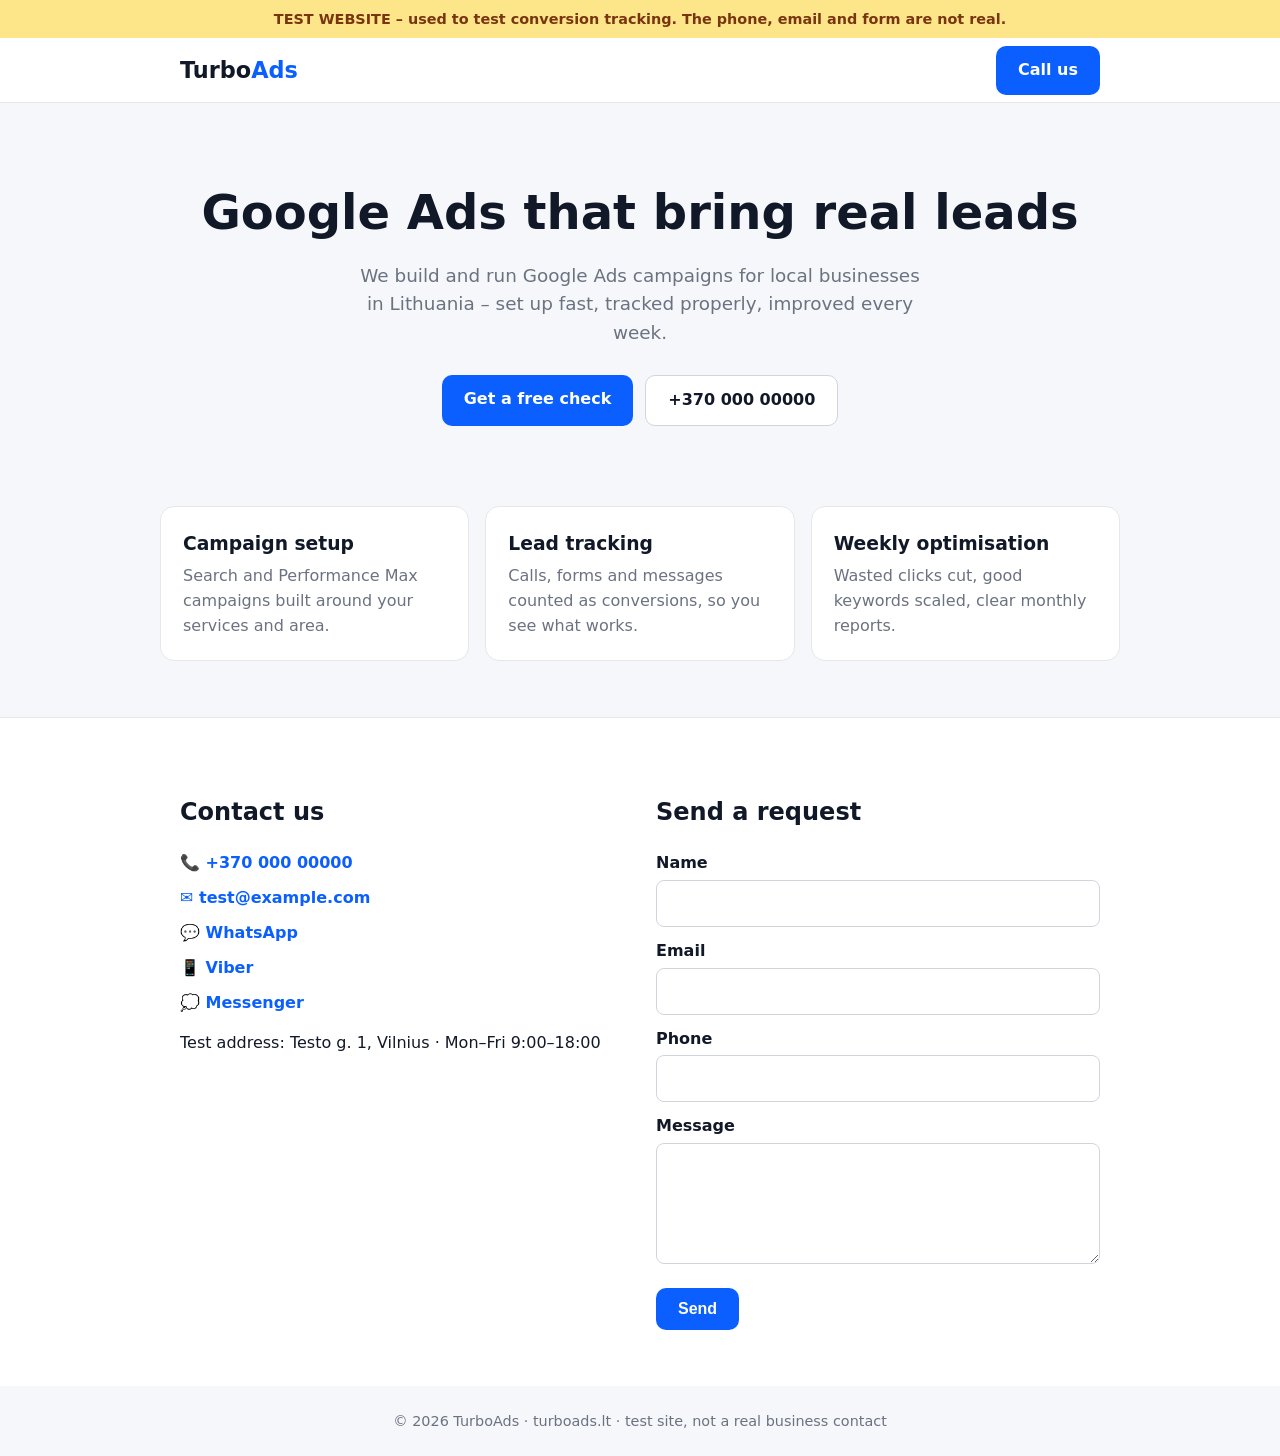
==== index.html @ 40034bdb "Add files via upload" ====
<!DOCTYPE html>
<html lang="en">
<head>
  <!-- Google Tag Manager -->
  <script>(function(w,d,s,l,i){w[l]=w[l]||[];w[l].push({'gtm.start':
  new Date().getTime(),event:'gtm.js'});var f=d.getElementsByTagName(s)[0],
  j=d.createElement(s),dl=l!='dataLayer'?'&l='+l:'';j.async=true;j.src=
  'https://www.googletagmanager.com/gtm.js?id='+i+dl;f.parentNode.insertBefore(j,f);
  })(window,document,'script','dataLayer','GTM-5BJ97F9K');</script>
  <!-- End Google Tag Manager -->
  <meta charset="utf-8">
  <meta name="viewport" content="width=device-width, initial-scale=1">
  <title>TurboAds – Google Ads that bring leads</title>
  <meta name="robots" content="noindex, nofollow">
  <meta name="description" content="TurboAds – Google Ads campaigns for local businesses in Lithuania.">
  <style>
    :root { --brand: #0b5fff; --dark: #111827; --muted: #6b7280; --bg: #f5f7fb; }
    * { box-sizing: border-box; }
    body { margin: 0; font-family: system-ui, -apple-system, "Segoe UI", Roboto, sans-serif; color: var(--dark); background: var(--bg); line-height: 1.55; }
    header { background: #fff; border-bottom: 1px solid #e5e7eb; }
    .wrap { max-width: 960px; margin: 0 auto; padding: 0 20px; }
    .nav { display: flex; justify-content: space-between; align-items: center; height: 64px; }
    .logo { font-weight: 800; font-size: 1.4rem; color: var(--dark); text-decoration: none; }
    .logo span { color: var(--brand); }
    .hero { padding: 72px 0 56px; text-align: center; }
    .hero h1 { font-size: clamp(2rem, 5vw, 3rem); margin: 0 0 12px; }
    .hero p { color: var(--muted); font-size: 1.15rem; margin: 0 auto 28px; max-width: 560px; }
    .btn { display: inline-block; padding: 12px 22px; border-radius: 10px; font-weight: 600; text-decoration: none; border: 0; cursor: pointer; font-size: 1rem; }
    .btn-primary { background: var(--brand); color: #fff; }
    .btn-light { background: #fff; color: var(--dark); border: 1px solid #d1d5db; }
    .buttons { display: flex; gap: 12px; justify-content: center; flex-wrap: wrap; }
    .cards { display: grid; grid-template-columns: repeat(auto-fit, minmax(240px, 1fr)); gap: 16px; padding: 24px 0 56px; }
    .card { background: #fff; border-radius: 14px; padding: 22px; border: 1px solid #e5e7eb; }
    .card h3 { margin: 0 0 6px; }
    .card p { margin: 0; color: var(--muted); }
    section.contact { background: #fff; border-top: 1px solid #e5e7eb; padding: 56px 0; }
    .contact-grid { display: grid; grid-template-columns: repeat(auto-fit, minmax(280px, 1fr)); gap: 32px; }
    .contact-list a { display: block; margin: 10px 0; color: var(--brand); font-weight: 600; text-decoration: none; }
    form label { display: block; font-weight: 600; margin: 12px 0 4px; }
    form input, form textarea { width: 100%; padding: 10px 12px; border: 1px solid #d1d5db; border-radius: 8px; font: inherit; }
    form button { margin-top: 16px; }
    .test-bar { background: #fde68a; color: #78350f; text-align: center; font-weight: 600; padding: 8px 12px; font-size: .9rem; }
    footer { text-align: center; color: var(--muted); padding: 24px 0; font-size: .9rem; }
  </style>
</head>
<body>
  <!-- Google Tag Manager (noscript) -->
  <noscript><iframe src="https://www.googletagmanager.com/ns.html?id=GTM-5BJ97F9K"
  height="0" width="0" style="display:none;visibility:hidden"></iframe></noscript>
  <!-- End Google Tag Manager (noscript) -->
  <div class="test-bar">TEST WEBSITE – used to test conversion tracking. The phone, email and form are not real.</div>
  <header>
    <div class="wrap nav">
      <a class="logo" href="/">Turbo<span>Ads</span></a>
      <a class="btn btn-primary" href="tel:+37000000000">Call us</a>
    </div>
  </header>

  <main>
    <section class="hero wrap">
      <h1>Google Ads that bring real leads</h1>
      <p>We build and run Google Ads campaigns for local businesses in Lithuania – set up fast, tracked properly, improved every week.</p>
      <div class="buttons">
        <a class="btn btn-primary" href="#contact">Get a free check</a>
        <a class="btn btn-light" href="tel:+37000000000">+370 000 00000</a>
      </div>
    </section>

    <section class="wrap cards">
      <div class="card"><h3>Campaign setup</h3><p>Search and Performance Max campaigns built around your services and area.</p></div>
      <div class="card"><h3>Lead tracking</h3><p>Calls, forms and messages counted as conversions, so you see what works.</p></div>
      <div class="card"><h3>Weekly optimisation</h3><p>Wasted clicks cut, good keywords scaled, clear monthly reports.</p></div>
    </section>

    <section class="contact" id="contact">
      <div class="wrap contact-grid">
        <div>
          <h2>Contact us</h2>
          <div class="contact-list">
            <a href="tel:+37000000000">📞 +370 000 00000</a>
            <a href="mailto:test@example.com">✉️ test@example.com</a>
            <a href="https://wa.me/37000000000" target="_blank" rel="noopener">💬 WhatsApp</a>
            <a href="viber://chat?number=%2B37000000000">📱 Viber</a>
            <a href="https://m.me/turboads.test" target="_blank" rel="noopener">💭 Messenger</a>
          </div>
          <p>Test address: Testo g. 1, Vilnius · Mon–Fri 9:00–18:00</p>
        </div>
        <form id="contact-form" action="thanks.html" method="get">
          <h2>Send a request</h2>
          <label for="name">Name</label>
          <input id="name" required>
          <label for="email">Email</label>
          <input id="email" type="email" required>
          <label for="phone">Phone</label>
          <input id="phone" type="tel">
          <label for="message">Message</label>
          <textarea id="message" rows="4"></textarea>
          <button class="btn btn-primary" type="submit">Send</button>
        </form>
      </div>
    </section>
  </main>

  <footer>© 2026 TurboAds · turboads.lt · test site, not a real business contact</footer>
</body>
</html>
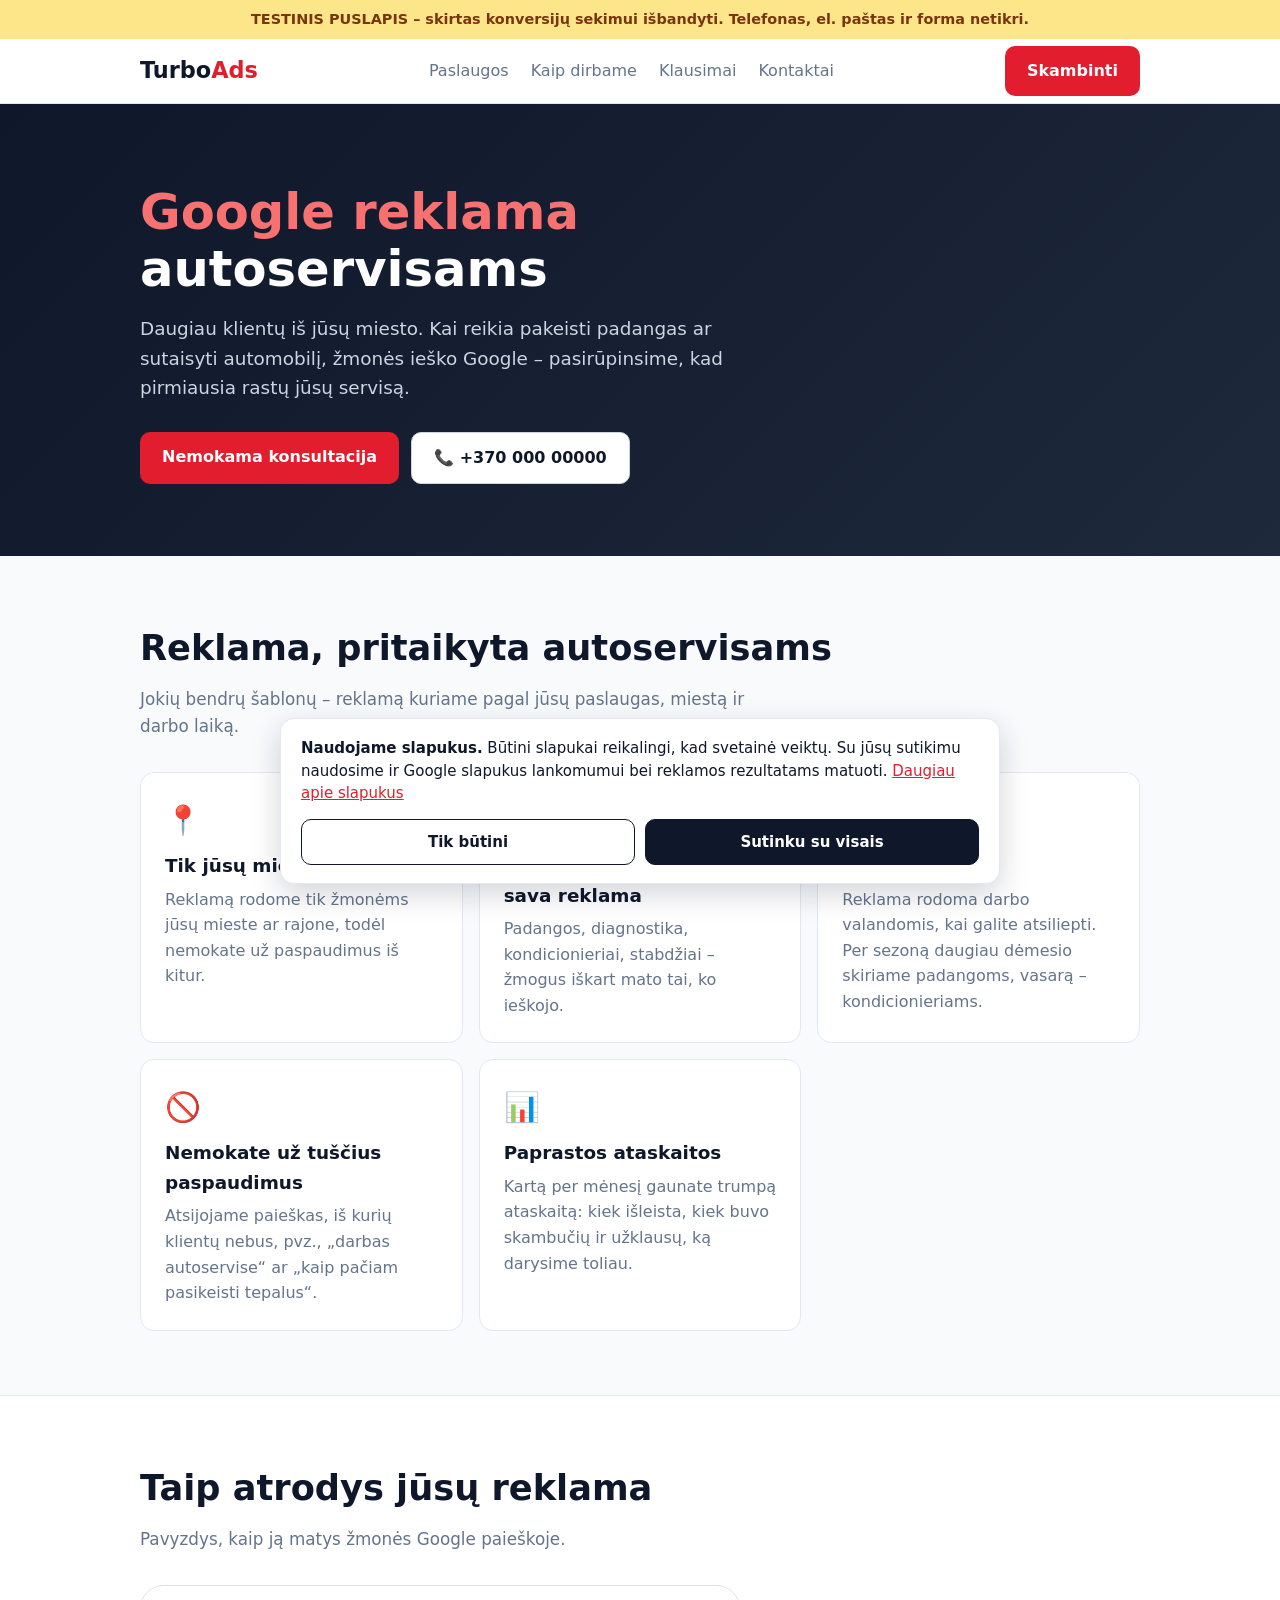
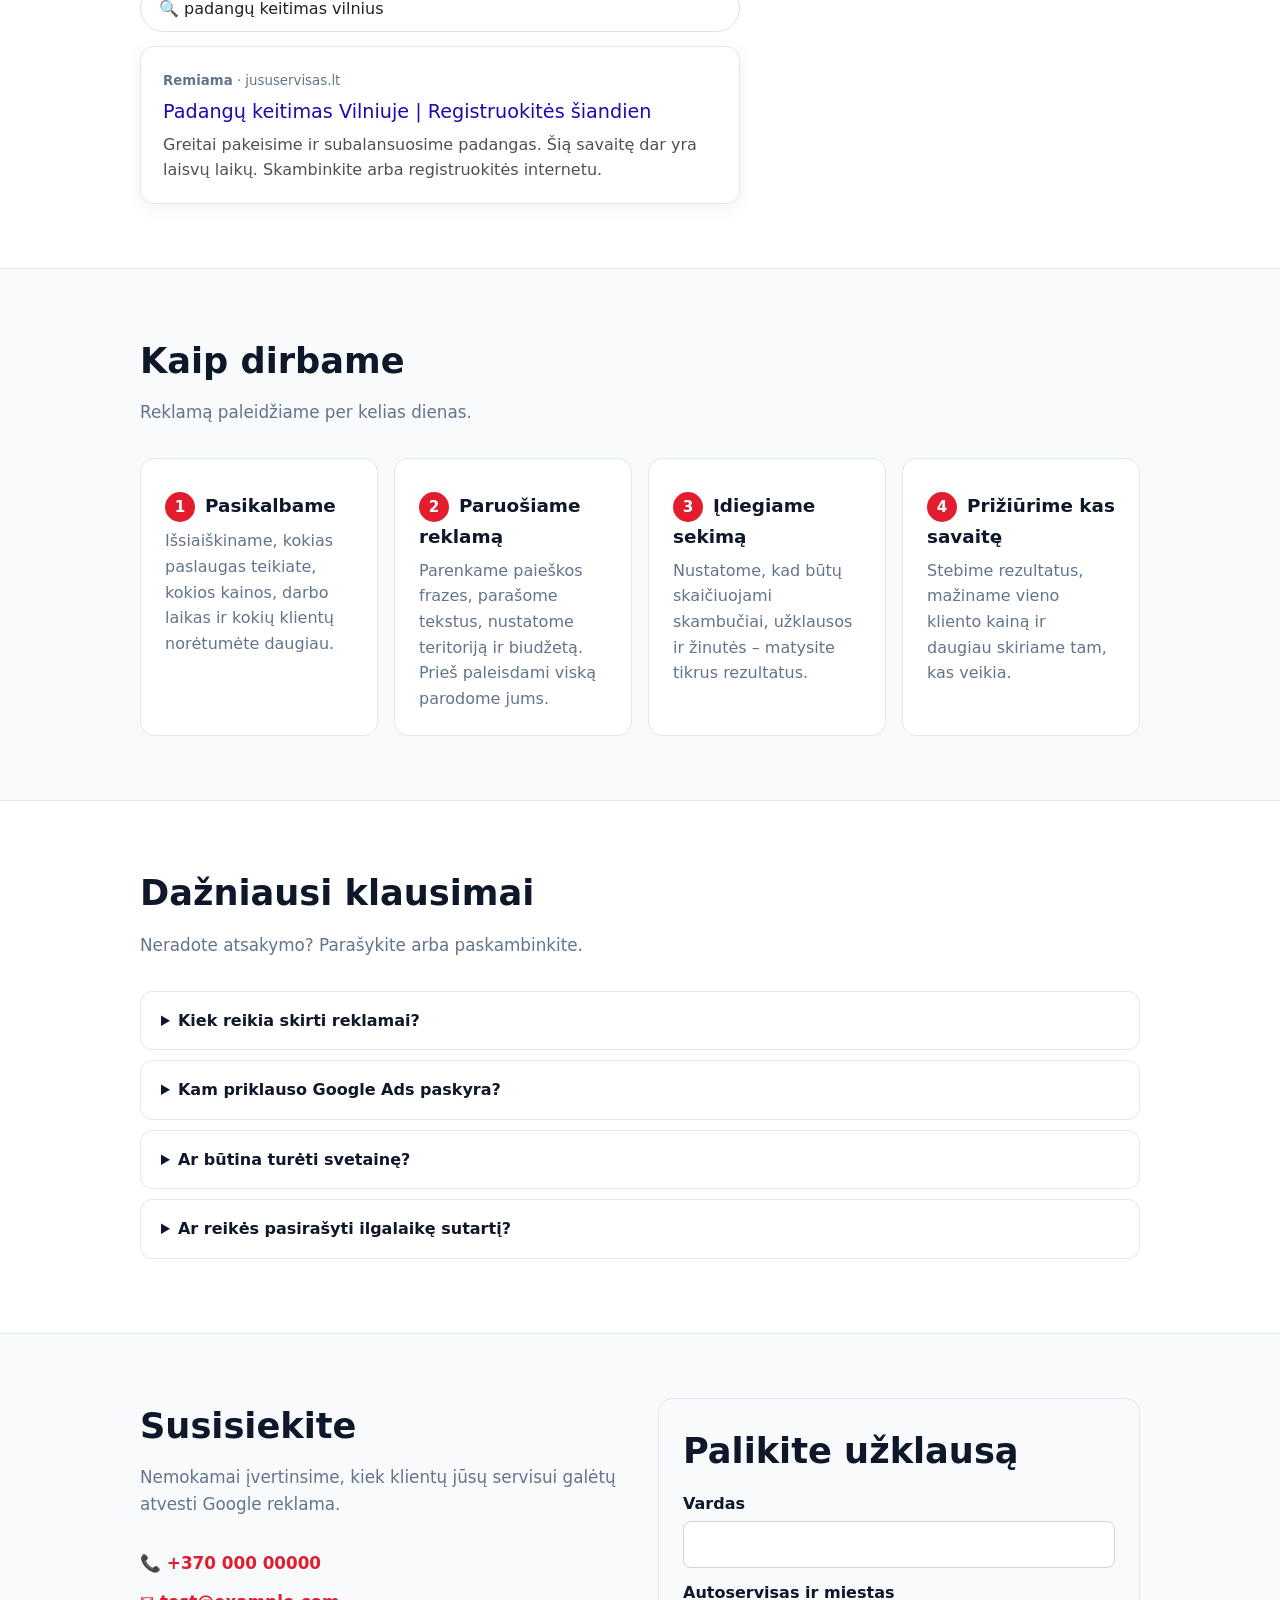
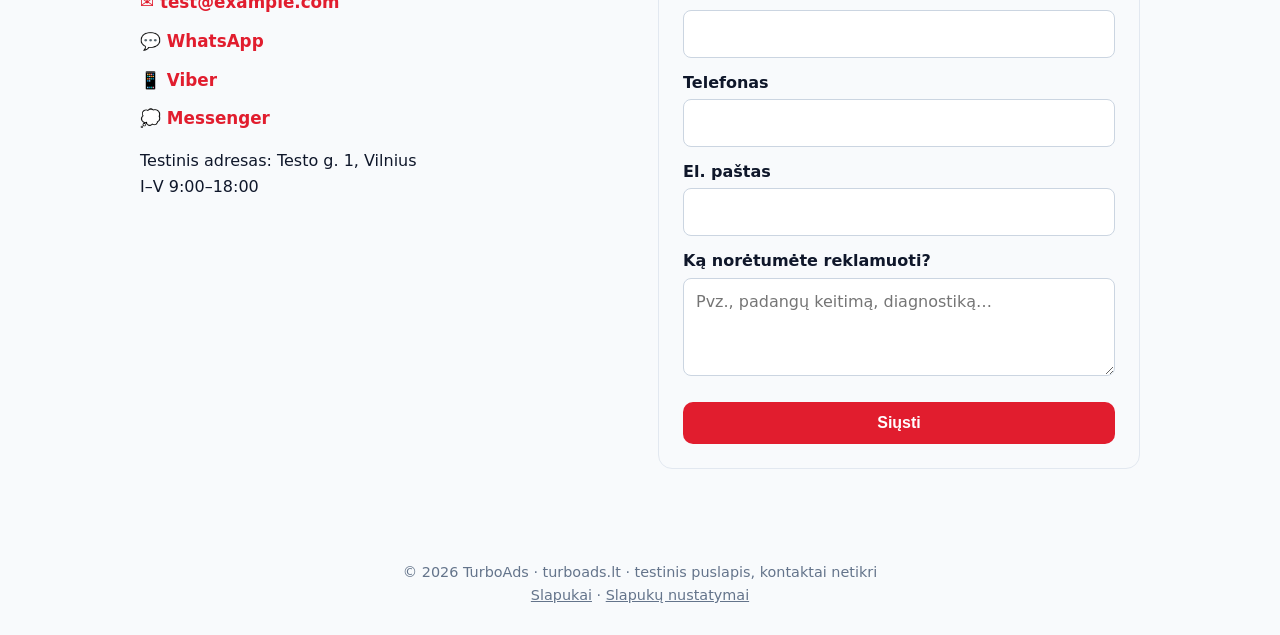
==== commit 14d2b7c1: "Add files via upload" ====
--- a/index.html
+++ b/index.html
@@ -1,6 +1,7 @@
 <!DOCTYPE html>
-<html lang="en">
+<html lang="lt">
 <head>
+  <script src="consent.js"></script>
   <!-- Google Tag Manager -->
   <script>(function(w,d,s,l,i){w[l]=w[l]||[];w[l].push({'gtm.start':
   new Date().getTime(),event:'gtm.js'});var f=d.getElementsByTagName(s)[0],
@@ -10,37 +11,57 @@
   <!-- End Google Tag Manager -->
   <meta charset="utf-8">
   <meta name="viewport" content="width=device-width, initial-scale=1">
-  <title>TurboAds – Google Ads that bring leads</title>
+  <title>TurboAds – Google reklama autoservisams</title>
   <meta name="robots" content="noindex, nofollow">
-  <meta name="description" content="TurboAds – Google Ads campaigns for local businesses in Lithuania.">
+  <meta name="description" content="Google reklama autoservisams Lietuvoje. Daugiau klientų iš jūsų miesto.">
   <style>
-    :root { --brand: #0b5fff; --dark: #111827; --muted: #6b7280; --bg: #f5f7fb; }
+    :root { --brand: #e11d2e; --dark: #0f172a; --muted: #64748b; --bg: #f8fafc; --line: #e2e8f0; }
     * { box-sizing: border-box; }
-    body { margin: 0; font-family: system-ui, -apple-system, "Segoe UI", Roboto, sans-serif; color: var(--dark); background: var(--bg); line-height: 1.55; }
-    header { background: #fff; border-bottom: 1px solid #e5e7eb; }
-    .wrap { max-width: 960px; margin: 0 auto; padding: 0 20px; }
-    .nav { display: flex; justify-content: space-between; align-items: center; height: 64px; }
-    .logo { font-weight: 800; font-size: 1.4rem; color: var(--dark); text-decoration: none; }
+    body { margin: 0; font-family: system-ui, -apple-system, "Segoe UI", Roboto, sans-serif; color: var(--dark); background: var(--bg); line-height: 1.6; }
+    a { color: inherit; }
+    .wrap { max-width: 1040px; margin: 0 auto; padding: 0 20px; }
+    .test-bar { background: #fde68a; color: #78350f; text-align: center; font-weight: 600; padding: 8px 12px; font-size: .9rem; }
+    header { background: #fff; border-bottom: 1px solid var(--line); position: sticky; top: 0; z-index: 10; }
+    .nav { display: flex; justify-content: space-between; align-items: center; height: 64px; gap: 16px; }
+    .logo { font-weight: 800; font-size: 1.4rem; text-decoration: none; }
     .logo span { color: var(--brand); }
-    .hero { padding: 72px 0 56px; text-align: center; }
-    .hero h1 { font-size: clamp(2rem, 5vw, 3rem); margin: 0 0 12px; }
-    .hero p { color: var(--muted); font-size: 1.15rem; margin: 0 auto 28px; max-width: 560px; }
-    .btn { display: inline-block; padding: 12px 22px; border-radius: 10px; font-weight: 600; text-decoration: none; border: 0; cursor: pointer; font-size: 1rem; }
+    .nav-links { display: flex; gap: 22px; font-weight: 500; }
+    .nav-links a { text-decoration: none; color: var(--muted); }
+    .btn { display: inline-block; padding: 12px 22px; border-radius: 10px; font-weight: 700; text-decoration: none; border: 0; cursor: pointer; font-size: 1rem; }
     .btn-primary { background: var(--brand); color: #fff; }
-    .btn-light { background: #fff; color: var(--dark); border: 1px solid #d1d5db; }
-    .buttons { display: flex; gap: 12px; justify-content: center; flex-wrap: wrap; }
-    .cards { display: grid; grid-template-columns: repeat(auto-fit, minmax(240px, 1fr)); gap: 16px; padding: 24px 0 56px; }
-    .card { background: #fff; border-radius: 14px; padding: 22px; border: 1px solid #e5e7eb; }
-    .card h3 { margin: 0 0 6px; }
+    .btn-light { background: #fff; color: var(--dark); border: 1px solid #cbd5e1; }
+    .hero { background: linear-gradient(135deg, #0f172a 0%, #1e293b 100%); color: #fff; padding: 80px 0 72px; }
+    .hero h1 { font-size: clamp(2rem, 5vw, 3.1rem); line-height: 1.15; margin: 0 0 16px; max-width: 720px; }
+    .hero h1 span { color: #f87171; }
+    .hero p { color: #cbd5e1; font-size: 1.15rem; margin: 0 0 30px; max-width: 620px; }
+    .buttons { display: flex; gap: 12px; flex-wrap: wrap; }
+    section { padding: 64px 0; }
+    h2 { font-size: clamp(1.6rem, 3.5vw, 2.2rem); margin: 0 0 10px; }
+    .lead { color: var(--muted); margin: 0 0 32px; max-width: 640px; font-size: 1.05rem; }
+    .grid { display: grid; grid-template-columns: repeat(auto-fit, minmax(240px, 1fr)); gap: 16px; }
+    .card { background: #fff; border-radius: 14px; padding: 24px; border: 1px solid var(--line); }
+    .card .ico { font-size: 1.8rem; }
+    .card h3 { margin: 8px 0 6px; font-size: 1.15rem; }
     .card p { margin: 0; color: var(--muted); }
-    section.contact { background: #fff; border-top: 1px solid #e5e7eb; padding: 56px 0; }
-    .contact-grid { display: grid; grid-template-columns: repeat(auto-fit, minmax(280px, 1fr)); gap: 32px; }
-    .contact-list a { display: block; margin: 10px 0; color: var(--brand); font-weight: 600; text-decoration: none; }
+    .white { background: #fff; border-top: 1px solid var(--line); border-bottom: 1px solid var(--line); }
+    .ad { background: #fff; border: 1px solid var(--line); border-radius: 14px; padding: 20px 22px; max-width: 600px; box-shadow: 0 4px 18px rgba(15,23,42,.06); }
+    .ad small { color: var(--muted); }
+    .ad .t { color: #1a0dab; font-size: 1.2rem; margin: 4px 0; }
+    .ad p { margin: 0; color: #4d5156; }
+    .search { background: #fff; border: 1px solid #dfe1e5; border-radius: 999px; padding: 10px 18px; max-width: 600px; margin-bottom: 14px; color: #202124; }
+    .steps { counter-reset: s; grid-template-columns: repeat(auto-fit, minmax(210px, 1fr)); }
+    .steps .card h3::before { counter-increment: s; content: counter(s); display: inline-grid; place-items: center; width: 30px; height: 30px; border-radius: 50%; background: var(--brand); color: #fff; font-size: .95rem; margin-right: 10px; }
+    details { background: #fff; border: 1px solid var(--line); border-radius: 12px; padding: 16px 20px; margin-bottom: 10px; }
+    summary { font-weight: 600; cursor: pointer; }
+    details p { color: var(--muted); margin: 10px 0 0; }
+    .contact-grid { display: grid; grid-template-columns: repeat(auto-fit, minmax(300px, 1fr)); gap: 36px; }
+    .contact-list a { display: block; margin: 12px 0; color: var(--brand); font-weight: 700; text-decoration: none; font-size: 1.05rem; }
+    form { background: var(--bg); border: 1px solid var(--line); border-radius: 14px; padding: 24px; }
     form label { display: block; font-weight: 600; margin: 12px 0 4px; }
-    form input, form textarea { width: 100%; padding: 10px 12px; border: 1px solid #d1d5db; border-radius: 8px; font: inherit; }
-    form button { margin-top: 16px; }
-    .test-bar { background: #fde68a; color: #78350f; text-align: center; font-weight: 600; padding: 8px 12px; font-size: .9rem; }
-    footer { text-align: center; color: var(--muted); padding: 24px 0; font-size: .9rem; }
+    form input, form textarea, form select { width: 100%; padding: 10px 12px; border: 1px solid #cbd5e1; border-radius: 8px; font: inherit; background: #fff; }
+    form button { margin-top: 18px; width: 100%; }
+    footer { text-align: center; color: var(--muted); padding: 28px 0; font-size: .9rem; }
+    @media (max-width: 720px) { .nav-links { display: none; } }
   </style>
 </head>
 <body>
@@ -48,34 +69,90 @@
   <noscript><iframe src="https://www.googletagmanager.com/ns.html?id=GTM-5BJ97F9K"
   height="0" width="0" style="display:none;visibility:hidden"></iframe></noscript>
   <!-- End Google Tag Manager (noscript) -->
-  <div class="test-bar">TEST WEBSITE – used to test conversion tracking. The phone, email and form are not real.</div>
+
+  <div class="test-bar">TESTINIS PUSLAPIS – skirtas konversijų sekimui išbandyti. Telefonas, el. paštas ir forma netikri.</div>
+
   <header>
     <div class="wrap nav">
       <a class="logo" href="/">Turbo<span>Ads</span></a>
-      <a class="btn btn-primary" href="tel:+37000000000">Call us</a>
+      <nav class="nav-links">
+        <a href="#paslaugos">Paslaugos</a>
+        <a href="#kaip">Kaip dirbame</a>
+        <a href="#duk">Klausimai</a>
+        <a href="#kontaktai">Kontaktai</a>
+      </nav>
+      <a class="btn btn-primary" href="tel:+37000000000">Skambinti</a>
     </div>
   </header>
 
   <main>
-    <section class="hero wrap">
-      <h1>Google Ads that bring real leads</h1>
-      <p>We build and run Google Ads campaigns for local businesses in Lithuania – set up fast, tracked properly, improved every week.</p>
-      <div class="buttons">
-        <a class="btn btn-primary" href="#contact">Get a free check</a>
-        <a class="btn btn-light" href="tel:+37000000000">+370 000 00000</a>
+    <section class="hero">
+      <div class="wrap">
+        <h1><span>Google reklama</span> autoservisams</h1>
+        <p>Daugiau klientų iš jūsų miesto. Kai reikia pakeisti padangas ar sutaisyti automobilį, žmonės ieško Google – pasirūpinsime, kad pirmiausia rastų jūsų servisą.</p>
+        <div class="buttons">
+          <a class="btn btn-primary" href="#kontaktai">Nemokama konsultacija</a>
+          <a class="btn btn-light" href="tel:+37000000000">📞 +370 000 00000</a>
+        </div>
       </div>
     </section>
 
-    <section class="wrap cards">
-      <div class="card"><h3>Campaign setup</h3><p>Search and Performance Max campaigns built around your services and area.</p></div>
-      <div class="card"><h3>Lead tracking</h3><p>Calls, forms and messages counted as conversions, so you see what works.</p></div>
-      <div class="card"><h3>Weekly optimisation</h3><p>Wasted clicks cut, good keywords scaled, clear monthly reports.</p></div>
+    <section id="paslaugos">
+      <div class="wrap">
+        <h2>Reklama, pritaikyta autoservisams</h2>
+        <p class="lead">Jokių bendrų šablonų – reklamą kuriame pagal jūsų paslaugas, miestą ir darbo laiką.</p>
+        <div class="grid">
+          <div class="card"><div class="ico">📍</div><h3>Tik jūsų mieste</h3><p>Reklamą rodome tik žmonėms jūsų mieste ar rajone, todėl nemokate už paspaudimus iš kitur.</p></div>
+          <div class="card"><div class="ico">🔧</div><h3>Kiekvienai paslaugai – sava reklama</h3><p>Padangos, diagnostika, kondicionieriai, stabdžiai – žmogus iškart mato tai, ko ieškojo.</p></div>
+          <div class="card"><div class="ico">🕗</div><h3>Kai jūs dirbate</h3><p>Reklama rodoma darbo valandomis, kai galite atsiliepti. Per sezoną daugiau dėmesio skiriame padangoms, vasarą – kondicionieriams.</p></div>
+          <div class="card"><div class="ico">🚫</div><h3>Nemokate už tuščius paspaudimus</h3><p>Atsijojame paieškas, iš kurių klientų nebus, pvz., „darbas autoservise“ ar „kaip pačiam pasikeisti tepalus“.</p></div>
+          <div class="card"><div class="ico">📊</div><h3>Paprastos ataskaitos</h3><p>Kartą per mėnesį gaunate trumpą ataskaitą: kiek išleista, kiek buvo skambučių ir užklausų, ką darysime toliau.</p></div>
+        </div>
+      </div>
     </section>
 
-    <section class="contact" id="contact">
+    <section class="white">
+      <div class="wrap">
+        <h2>Taip atrodys jūsų reklama</h2>
+        <p class="lead">Pavyzdys, kaip ją matys žmonės Google paieškoje.</p>
+        <div class="search">🔍 padangų keitimas vilnius</div>
+        <div class="ad">
+          <small><b>Remiama</b> · jususervisas.lt</small>
+          <div class="t">Padangų keitimas Vilniuje | Registruokitės šiandien</div>
+          <p>Greitai pakeisime ir subalansuosime padangas. Šią savaitę dar yra laisvų laikų. Skambinkite arba registruokitės internetu.</p>
+        </div>
+      </div>
+    </section>
+
+    <section id="kaip">
+      <div class="wrap">
+        <h2>Kaip dirbame</h2>
+        <p class="lead">Reklamą paleidžiame per kelias dienas.</p>
+        <div class="grid steps">
+          <div class="card"><h3>Pasikalbame</h3><p>Išsiaiškiname, kokias paslaugas teikiate, kokios kainos, darbo laikas ir kokių klientų norėtumėte daugiau.</p></div>
+          <div class="card"><h3>Paruošiame reklamą</h3><p>Parenkame paieškos frazes, parašome tekstus, nustatome teritoriją ir biudžetą. Prieš paleisdami viską parodome jums.</p></div>
+          <div class="card"><h3>Įdiegiame sekimą</h3><p>Nustatome, kad būtų skaičiuojami skambučiai, užklausos ir žinutės – matysite tikrus rezultatus.</p></div>
+          <div class="card"><h3>Prižiūrime kas savaitę</h3><p>Stebime rezultatus, mažiname vieno kliento kainą ir daugiau skiriame tam, kas veikia.</p></div>
+        </div>
+      </div>
+    </section>
+
+    <section id="duk" class="white">
+      <div class="wrap">
+        <h2>Dažniausi klausimai</h2>
+        <p class="lead">Neradote atsakymo? Parašykite arba paskambinkite.</p>
+        <details><summary>Kiek reikia skirti reklamai?</summary><p>Priklauso nuo miesto ir paslaugų. Prieš pradėdami pažiūrime, kiek žmonių jūsų apylinkėse ieško tokių paslaugų ir kiek kainuoja paspaudimas, ir pasiūlome realų biudžetą.</p></details>
+        <details><summary>Kam priklauso Google Ads paskyra?</summary><p>Jums. Už reklamą Google mokate tiesiogiai, o mes ją sukuriame ir prižiūrime.</p></details>
+        <details><summary>Ar būtina turėti svetainę?</summary><p>Geriau, jei ji yra, bet galima pradėti ir be jos – su reklama, kurią paspaudus iškart skambinama, arba su užklausos forma pačioje reklamoje.</p></details>
+        <details><summary>Ar reikės pasirašyti ilgalaikę sutartį?</summary><p>Ne. Dirbame kas mėnesį – jei rezultatai netenkins, galėsite bet kada nutraukti.</p></details>
+      </div>
+    </section>
+
+    <section id="kontaktai">
       <div class="wrap contact-grid">
         <div>
-          <h2>Contact us</h2>
+          <h2>Susisiekite</h2>
+          <p class="lead">Nemokamai įvertinsime, kiek klientų jūsų servisui galėtų atvesti Google reklama.</p>
           <div class="contact-list">
             <a href="tel:+37000000000">📞 +370 000 00000</a>
             <a href="mailto:test@example.com">✉️ test@example.com</a>
@@ -83,24 +160,26 @@
             <a href="viber://chat?number=%2B37000000000">📱 Viber</a>
             <a href="https://m.me/turboads.test" target="_blank" rel="noopener">💭 Messenger</a>
           </div>
-          <p>Test address: Testo g. 1, Vilnius · Mon–Fri 9:00–18:00</p>
+          <p>Testinis adresas: Testo g. 1, Vilnius<br>I–V 9:00–18:00</p>
         </div>
         <form id="contact-form" action="thanks.html" method="get">
-          <h2>Send a request</h2>
-          <label for="name">Name</label>
+          <h2>Palikite užklausą</h2>
+          <label for="name">Vardas</label>
           <input id="name" required>
-          <label for="email">Email</label>
-          <input id="email" type="email" required>
-          <label for="phone">Phone</label>
-          <input id="phone" type="tel">
-          <label for="message">Message</label>
-          <textarea id="message" rows="4"></textarea>
-          <button class="btn btn-primary" type="submit">Send</button>
+          <label for="service">Autoservisas ir miestas</label>
+          <input id="service" required>
+          <label for="phone">Telefonas</label>
+          <input id="phone" type="tel" required>
+          <label for="email">El. paštas</label>
+          <input id="email" type="email">
+          <label for="message">Ką norėtumėte reklamuoti?</label>
+          <textarea id="message" rows="3" placeholder="Pvz., padangų keitimą, diagnostiką…"></textarea>
+          <button class="btn btn-primary" type="submit">Siųsti</button>
         </form>
       </div>
     </section>
   </main>
 
-  <footer>© 2026 TurboAds · turboads.lt · test site, not a real business contact</footer>
+  <footer>© 2026 TurboAds · turboads.lt · testinis puslapis, kontaktai netikri<br><a href="slapukai.html">Slapukai</a> · <a href="#" onclick="return openCookieSettings()">Slapukų nustatymai</a></footer>
 </body>
 </html>
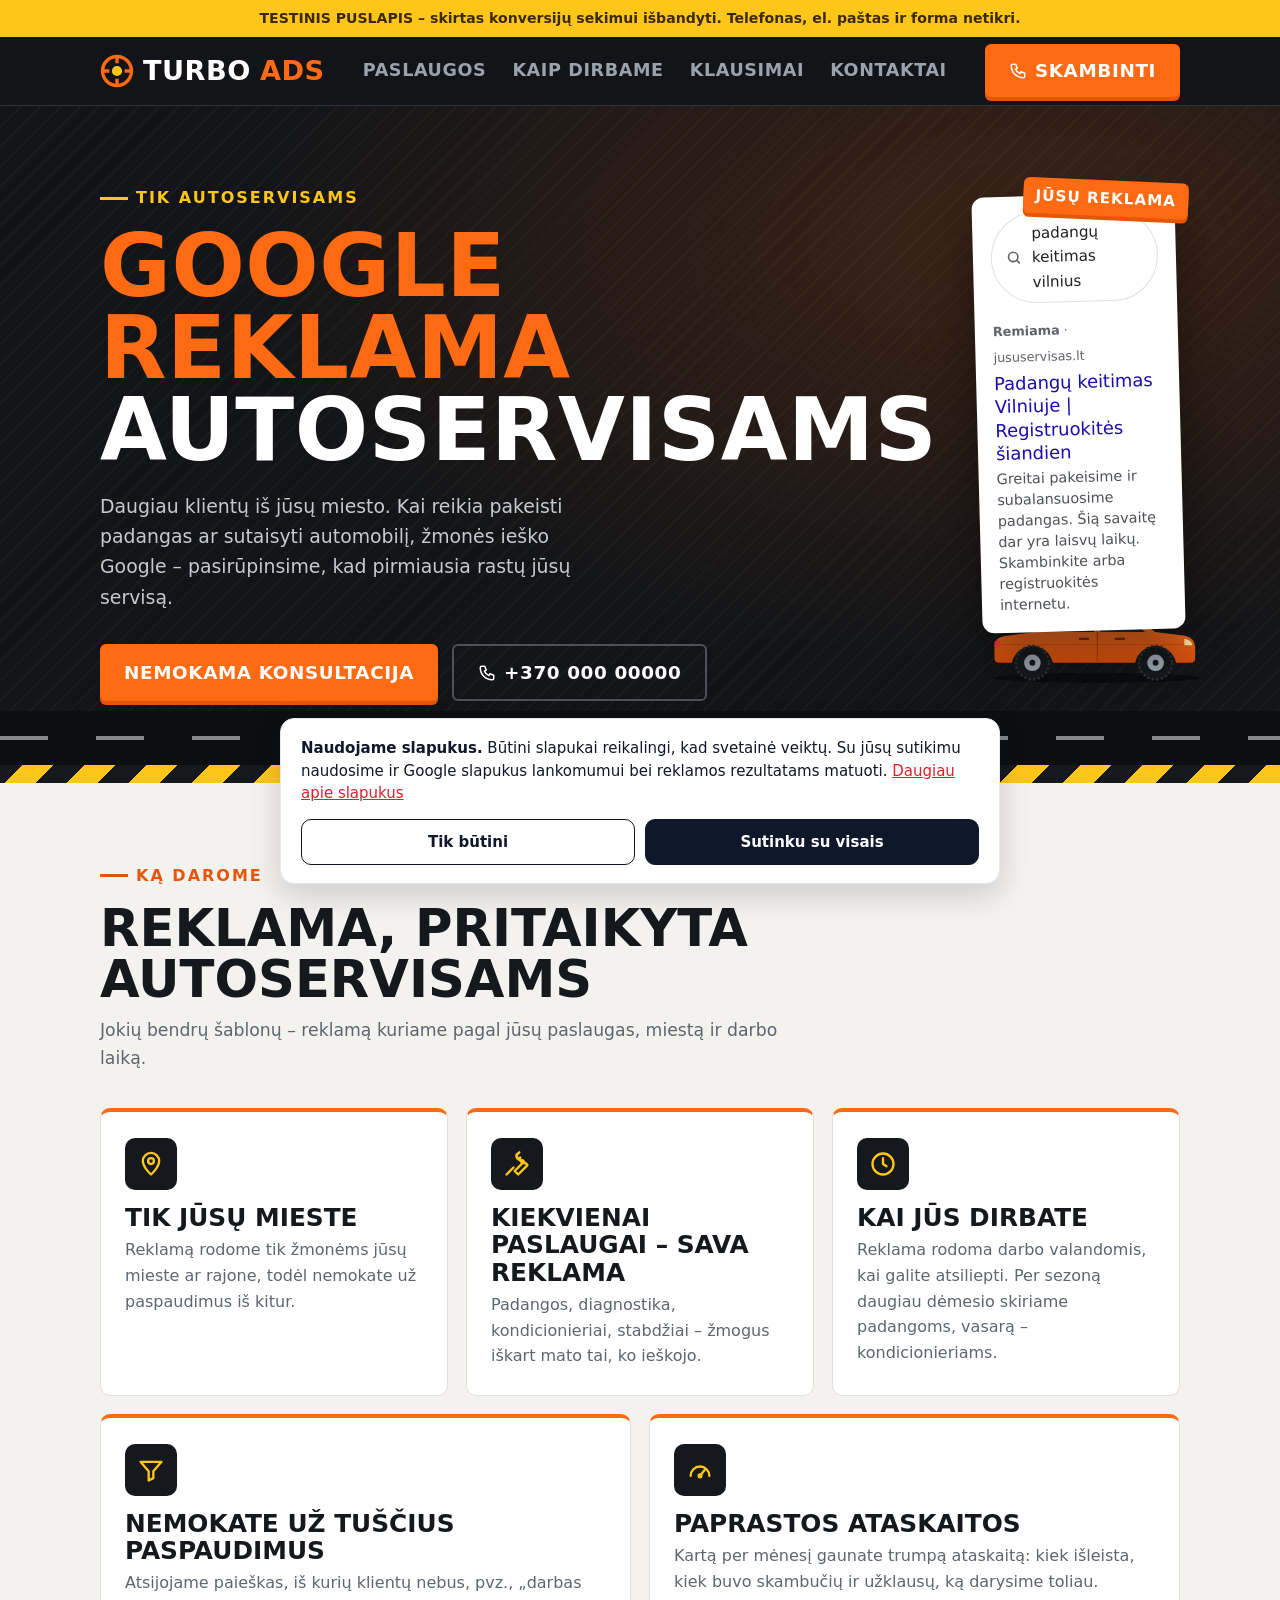
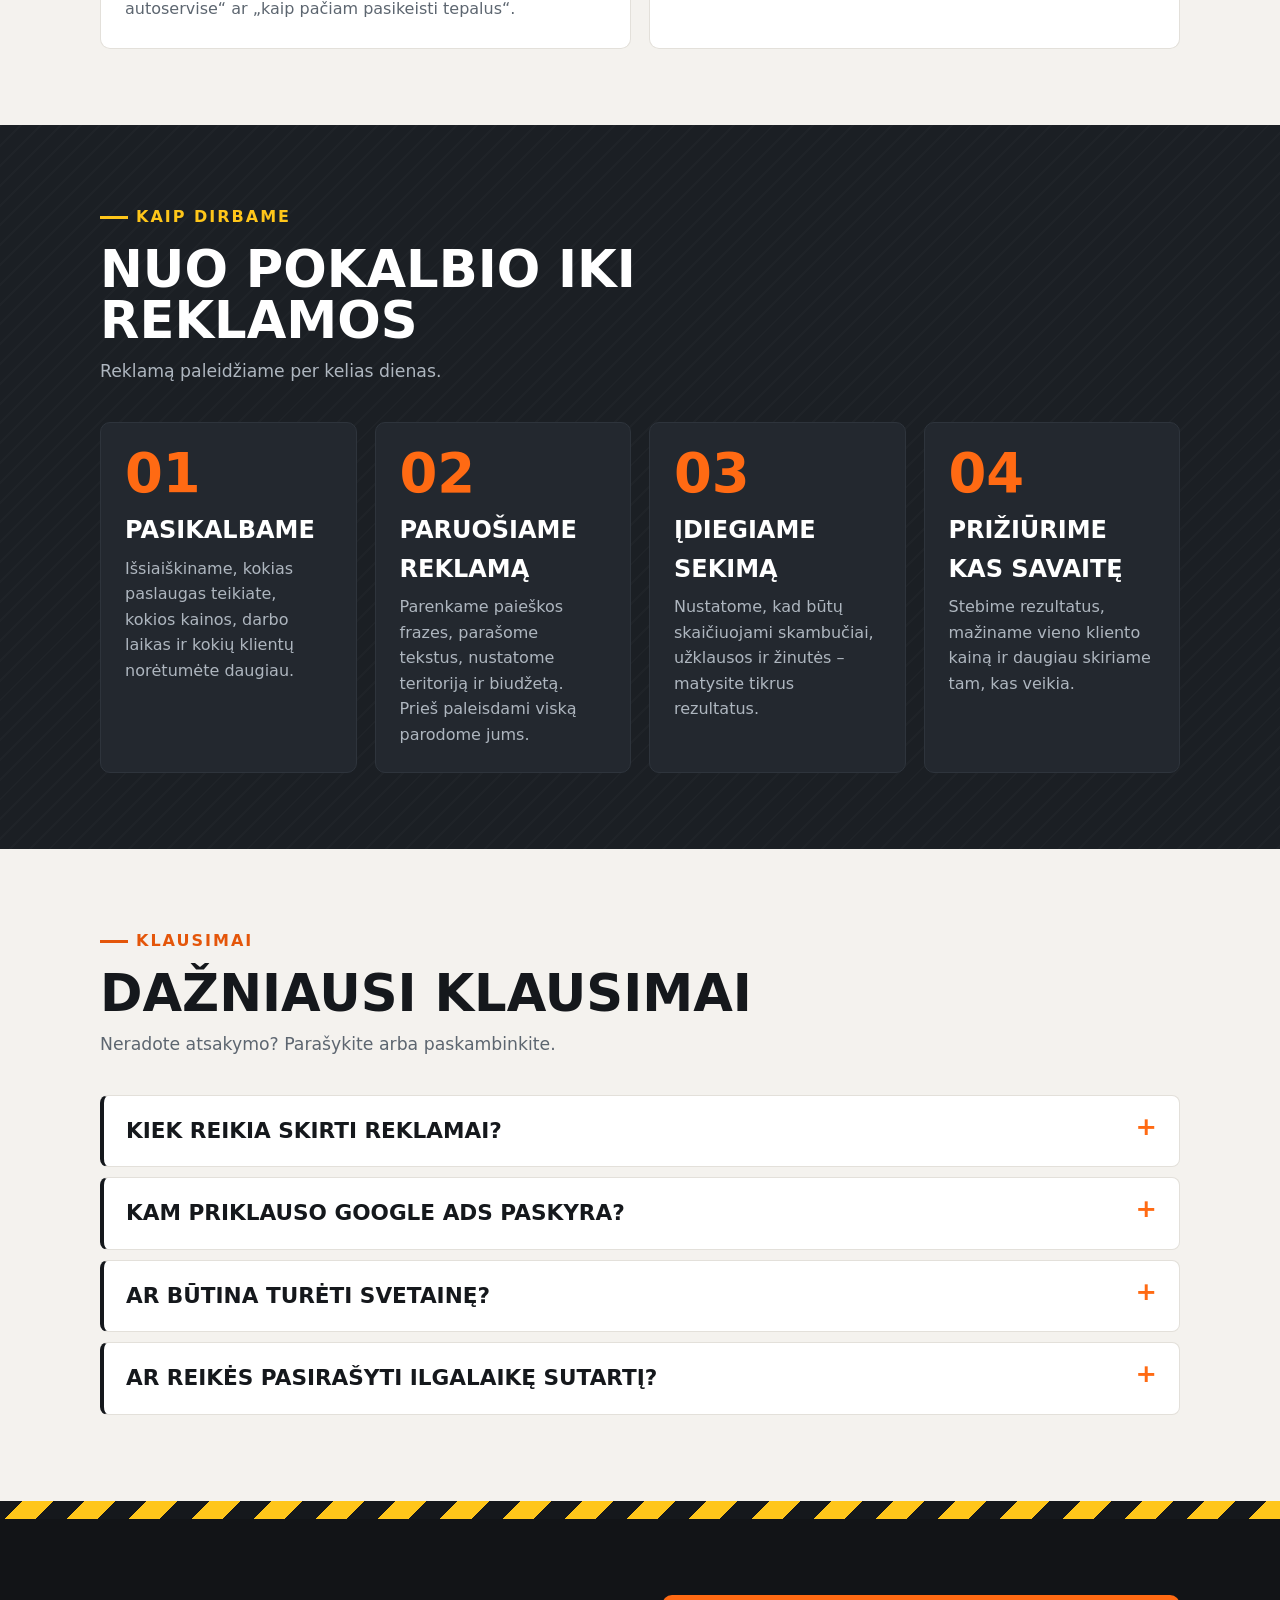
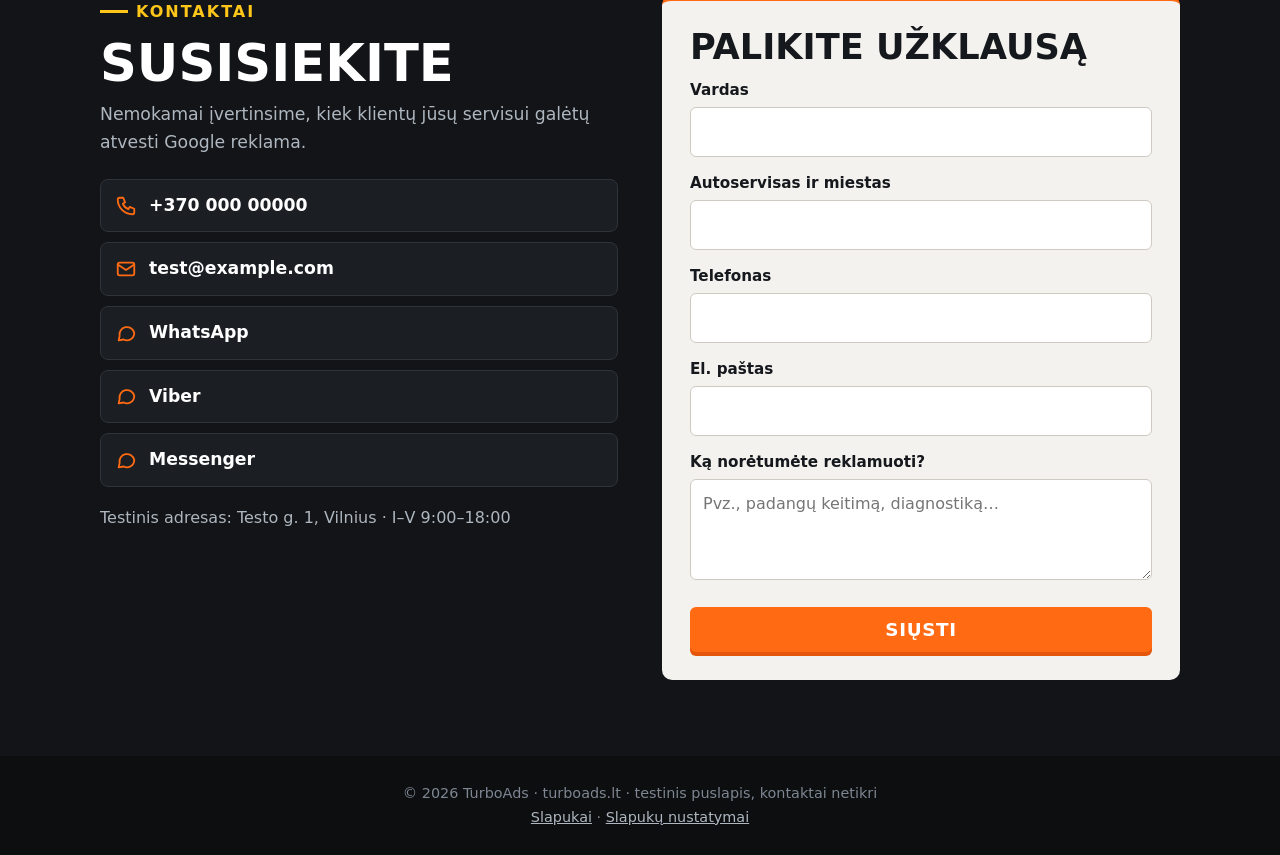
==== commit 1dfa4d27: "Add files via upload" ====
--- a/index.html
+++ b/index.html
@@ -14,54 +14,131 @@
   <title>TurboAds – Google reklama autoservisams</title>
   <meta name="robots" content="noindex, nofollow">
   <meta name="description" content="Google reklama autoservisams Lietuvoje. Daugiau klientų iš jūsų miesto.">
+  <link rel="preload" href="fonts/barlow-condensed-latin-800-normal.woff2" as="font" type="font/woff2" crossorigin>
   <style>
-    :root { --brand: #e11d2e; --dark: #0f172a; --muted: #64748b; --bg: #f8fafc; --line: #e2e8f0; }
+    @font-face { font-family: "Barlow Condensed"; font-weight: 700; font-display: swap; src: url(fonts/barlow-condensed-latin-700-normal.woff2) format("woff2"); unicode-range: U+0000-00FF,U+0131,U+0152-0153,U+02BB-02BC,U+02C6,U+02DA,U+02DC,U+0304,U+0308,U+0329,U+2000-206F,U+20AC,U+2122,U+2191,U+2193,U+2212,U+2215,U+FEFF,U+FFFD; }
+    @font-face { font-family: "Barlow Condensed"; font-weight: 700; font-display: swap; src: url(fonts/barlow-condensed-latin-ext-700-normal.woff2) format("woff2"); unicode-range: U+0100-02BA,U+02BD-02C5,U+02C7-02CC,U+02CE-02D7,U+02DD-02FF,U+1E00-1E9F,U+1EF2-1EFF,U+2020,U+20A0-20AB,U+20AD-20C0,U+2113,U+2C60-2C7F,U+A720-A7FF; }
+    @font-face { font-family: "Barlow Condensed"; font-weight: 800; font-display: swap; src: url(fonts/barlow-condensed-latin-800-normal.woff2) format("woff2"); unicode-range: U+0000-00FF,U+0131,U+0152-0153,U+02BB-02BC,U+02C6,U+02DA,U+02DC,U+0304,U+0308,U+0329,U+2000-206F,U+20AC,U+2122,U+2191,U+2193,U+2212,U+2215,U+FEFF,U+FFFD; }
+    @font-face { font-family: "Barlow Condensed"; font-weight: 800; font-display: swap; src: url(fonts/barlow-condensed-latin-ext-800-normal.woff2) format("woff2"); unicode-range: U+0100-02BA,U+02BD-02C5,U+02C7-02CC,U+02CE-02D7,U+02DD-02FF,U+1E00-1E9F,U+1EF2-1EFF,U+2020,U+20A0-20AB,U+20AD-20C0,U+2113,U+2C60-2C7F,U+A720-A7FF; }
+
+    :root {
+      --asphalt: #121417; --panel: #1b1f24; --panel2: #23282f; --steel: #9aa3ad; --line: #2e343c;
+      --orange: #ff6a13; --orange-d: #e4560a; --yellow: #ffc61a; --paper: #f4f2ee; --ink: #15181c; --muted: #5d6670;
+      --head: "Barlow Condensed", "Arial Narrow", "Roboto Condensed", system-ui, sans-serif;
+    }
     * { box-sizing: border-box; }
-    body { margin: 0; font-family: system-ui, -apple-system, "Segoe UI", Roboto, sans-serif; color: var(--dark); background: var(--bg); line-height: 1.6; }
+    body { margin: 0; font-family: system-ui, -apple-system, "Segoe UI", Roboto, sans-serif; color: var(--ink); background: var(--paper); line-height: 1.6; }
     a { color: inherit; }
-    .wrap { max-width: 1040px; margin: 0 auto; padding: 0 20px; }
-    .test-bar { background: #fde68a; color: #78350f; text-align: center; font-weight: 600; padding: 8px 12px; font-size: .9rem; }
-    header { background: #fff; border-bottom: 1px solid var(--line); position: sticky; top: 0; z-index: 10; }
-    .nav { display: flex; justify-content: space-between; align-items: center; height: 64px; gap: 16px; }
-    .logo { font-weight: 800; font-size: 1.4rem; text-decoration: none; }
-    .logo span { color: var(--brand); }
-    .nav-links { display: flex; gap: 22px; font-weight: 500; }
-    .nav-links a { text-decoration: none; color: var(--muted); }
-    .btn { display: inline-block; padding: 12px 22px; border-radius: 10px; font-weight: 700; text-decoration: none; border: 0; cursor: pointer; font-size: 1rem; }
-    .btn-primary { background: var(--brand); color: #fff; }
-    .btn-light { background: #fff; color: var(--dark); border: 1px solid #cbd5e1; }
-    .hero { background: linear-gradient(135deg, #0f172a 0%, #1e293b 100%); color: #fff; padding: 80px 0 72px; }
-    .hero h1 { font-size: clamp(2rem, 5vw, 3.1rem); line-height: 1.15; margin: 0 0 16px; max-width: 720px; }
-    .hero h1 span { color: #f87171; }
-    .hero p { color: #cbd5e1; font-size: 1.15rem; margin: 0 0 30px; max-width: 620px; }
-    .buttons { display: flex; gap: 12px; flex-wrap: wrap; }
-    section { padding: 64px 0; }
-    h2 { font-size: clamp(1.6rem, 3.5vw, 2.2rem); margin: 0 0 10px; }
-    .lead { color: var(--muted); margin: 0 0 32px; max-width: 640px; font-size: 1.05rem; }
-    .grid { display: grid; grid-template-columns: repeat(auto-fit, minmax(240px, 1fr)); gap: 16px; }
-    .card { background: #fff; border-radius: 14px; padding: 24px; border: 1px solid var(--line); }
-    .card .ico { font-size: 1.8rem; }
-    .card h3 { margin: 8px 0 6px; font-size: 1.15rem; }
+    .wrap { max-width: 1120px; margin: 0 auto; padding: 0 20px; }
+    h1, h2, h3, .logo, .btn, .eyebrow, .nav-links { font-family: var(--head); }
+
+    .test-bar { background: var(--yellow); color: #3b2a00; text-align: center; font-weight: 600; padding: 7px 12px; font-size: .88rem; }
+
+    header { background: var(--asphalt); border-bottom: 1px solid var(--line); position: sticky; top: 0; z-index: 10; }
+    .nav { display: flex; justify-content: space-between; align-items: center; height: 68px; gap: 16px; }
+    .logo { display: flex; align-items: center; gap: 9px; font-weight: 800; font-size: 1.7rem; letter-spacing: .5px; text-decoration: none; color: #fff; text-transform: uppercase; }
+    .logo span { color: var(--orange); }
+    .logo svg { width: 34px; height: 34px; }
+    .nav-links { display: flex; gap: 26px; font-weight: 700; font-size: 1.1rem; text-transform: uppercase; letter-spacing: .6px; }
+    .nav-links a { text-decoration: none; color: var(--steel); }
+    .nav-links a:hover { color: #fff; }
+
+    .btn { display: inline-flex; align-items: center; gap: 8px; padding: 12px 24px; border-radius: 6px; font-weight: 700; font-size: 1.15rem; text-transform: uppercase; letter-spacing: .6px; text-decoration: none; border: 0; cursor: pointer; }
+    .btn-primary { background: var(--orange); color: #fff; box-shadow: 0 4px 0 var(--orange-d); }
+    .btn-primary:hover { background: #ff7b2e; }
+    .btn-ghost { background: transparent; color: #fff; border: 2px solid #4a525c; }
+    .btn-ghost:hover { border-color: #fff; }
+    .btn svg { width: 18px; height: 18px; }
+
+    /* HERO */
+    .hero { position: relative; overflow: hidden; color: #fff; padding: 76px 0 0;
+      background:
+        radial-gradient(ellipse at 80% 20%, rgba(255,106,19,.18), transparent 55%),
+        repeating-linear-gradient(135deg, rgba(255,255,255,.025) 0 2px, transparent 2px 14px),
+        var(--asphalt); }
+    .hero-grid { display: grid; grid-template-columns: 1.05fr 1fr; gap: 40px; align-items: center; }
+    .eyebrow { display: inline-flex; align-items: center; gap: 8px; color: var(--yellow); font-weight: 700; text-transform: uppercase; letter-spacing: 2px; font-size: 1rem; margin-bottom: 14px; }
+    .eyebrow::before { content: ""; width: 28px; height: 3px; background: currentColor; }
+    .hero h1 { font-size: clamp(3rem, 7vw, 5.4rem); line-height: .95; margin: 0 0 20px; text-transform: uppercase; font-weight: 800; letter-spacing: .5px; }
+    .hero h1 span { color: var(--orange); display: block; }
+    .hero p.sub { color: #c3cad2; font-size: 1.18rem; margin: 0 0 32px; max-width: 520px; }
+    .buttons { display: flex; gap: 14px; flex-wrap: wrap; }
+
+    .hero-art { position: relative; min-height: 360px; }
+    .serp { position: relative; z-index: 2; background: #fff; color: #202124; border-radius: 12px; padding: 16px 18px 18px; box-shadow: 0 20px 50px rgba(0,0,0,.45); max-width: 430px; margin-left: auto; transform: rotate(-1.5deg); }
+    .serp .q { display: flex; align-items: center; gap: 10px; border: 1px solid #dfe1e5; border-radius: 999px; padding: 8px 14px; font-size: .95rem; margin-bottom: 14px; }
+    .serp .q svg { width: 16px; height: 16px; flex: none; }
+    .serp small { color: #5f6368; font-size: .8rem; }
+    .serp .t { color: #1a0dab; font-size: 1.12rem; margin: 3px 0 4px; line-height: 1.3; }
+    .serp p { margin: 0; color: #4d5156; font-size: .9rem; line-height: 1.45; }
+    .serp .pin { position: absolute; top: -14px; right: -14px; background: var(--orange); color: #fff; font-family: var(--head); font-weight: 800; text-transform: uppercase; letter-spacing: 1px; font-size: .95rem; padding: 6px 12px; border-radius: 6px; transform: rotate(4deg); box-shadow: 0 4px 0 var(--orange-d); }
+    .car { position: relative; z-index: 1; display: block; width: 115%; max-width: 620px; margin: -40px -8% 0 auto; }
+
+    .hazard { height: 18px; background: repeating-linear-gradient(-45deg, var(--yellow) 0 22px, var(--ink) 22px 44px); }
+    .road { height: 54px; background: #0c0e10; position: relative; margin-top: 10px; }
+    .road::after { content: ""; position: absolute; left: 0; right: 0; top: 50%; height: 4px; margin-top: -2px; background: repeating-linear-gradient(90deg, #e9e9e9 0 48px, transparent 48px 96px); opacity: .55; }
+
+    /* SECTIONS */
+    section { padding: 76px 0; }
+    .sec-head { margin-bottom: 36px; max-width: 680px; }
+    .sec-head .eyebrow { color: var(--orange-d); }
+    h2 { font-size: clamp(2.2rem, 4.5vw, 3.2rem); line-height: 1; margin: 0 0 12px; text-transform: uppercase; font-weight: 800; }
+    .lead { color: var(--muted); margin: 0; font-size: 1.08rem; }
+
+    .grid { display: grid; grid-template-columns: repeat(auto-fit, minmax(250px, 1fr)); gap: 18px; }
+    @media (min-width: 861px) { .grid { grid-template-columns: repeat(6, 1fr); } .grid .card { grid-column: span 2; } .grid .card:nth-child(4), .grid .card:nth-child(5) { grid-column: span 3; } }
+    .card { background: #fff; border-radius: 10px; padding: 26px 24px; border: 1px solid #e3e0da; border-top: 4px solid var(--orange); position: relative; }
+    .card .ico { width: 52px; height: 52px; border-radius: 10px; background: var(--ink); display: grid; place-items: center; margin-bottom: 14px; }
+    .card .ico svg { width: 28px; height: 28px; stroke: var(--yellow); }
+    .card h3 { margin: 0 0 6px; font-size: 1.55rem; line-height: 1.1; text-transform: uppercase; font-weight: 700; }
     .card p { margin: 0; color: var(--muted); }
-    .white { background: #fff; border-top: 1px solid var(--line); border-bottom: 1px solid var(--line); }
-    .ad { background: #fff; border: 1px solid var(--line); border-radius: 14px; padding: 20px 22px; max-width: 600px; box-shadow: 0 4px 18px rgba(15,23,42,.06); }
-    .ad small { color: var(--muted); }
-    .ad .t { color: #1a0dab; font-size: 1.2rem; margin: 4px 0; }
-    .ad p { margin: 0; color: #4d5156; }
-    .search { background: #fff; border: 1px solid #dfe1e5; border-radius: 999px; padding: 10px 18px; max-width: 600px; margin-bottom: 14px; color: #202124; }
-    .steps { counter-reset: s; grid-template-columns: repeat(auto-fit, minmax(210px, 1fr)); }
-    .steps .card h3::before { counter-increment: s; content: counter(s); display: inline-grid; place-items: center; width: 30px; height: 30px; border-radius: 50%; background: var(--brand); color: #fff; font-size: .95rem; margin-right: 10px; }
-    details { background: #fff; border: 1px solid var(--line); border-radius: 12px; padding: 16px 20px; margin-bottom: 10px; }
-    summary { font-weight: 600; cursor: pointer; }
+
+    /* STEPS: dark "workshop" panel */
+    .dark { background: var(--panel); color: #fff; background-image: repeating-linear-gradient(135deg, rgba(255,255,255,.02) 0 2px, transparent 2px 14px); }
+    .dark .lead { color: #aeb6bf; }
+    .dark .sec-head .eyebrow { color: var(--yellow); }
+    .steps { display: grid; grid-template-columns: repeat(auto-fit, minmax(230px, 1fr)); gap: 18px; counter-reset: s; }
+    .step { background: var(--panel2); border: 1px solid var(--line); border-radius: 10px; padding: 24px; position: relative; }
+    .step::before { counter-increment: s; content: "0" counter(s); font-family: var(--head); font-weight: 800; font-size: 3.4rem; line-height: 1; color: var(--orange); display: block; margin-bottom: 10px; }
+    .step h3 { margin: 0 0 6px; font-size: 1.5rem; text-transform: uppercase; font-weight: 700; }
+    .step p { margin: 0; color: #aeb6bf; }
+
+    /* FAQ */
+    details { background: #fff; border: 1px solid #e3e0da; border-left: 4px solid var(--ink); border-radius: 8px; padding: 18px 22px; margin-bottom: 10px; }
+    details[open] { border-left-color: var(--orange); }
+    summary { font-family: var(--head); font-weight: 700; font-size: 1.35rem; text-transform: uppercase; cursor: pointer; list-style: none; display: flex; justify-content: space-between; gap: 12px; }
+    summary::-webkit-details-marker { display: none; }
+    summary::after { content: "+"; color: var(--orange); font-size: 1.6rem; line-height: 1; }
+    details[open] summary::after { content: "–"; }
     details p { color: var(--muted); margin: 10px 0 0; }
-    .contact-grid { display: grid; grid-template-columns: repeat(auto-fit, minmax(300px, 1fr)); gap: 36px; }
-    .contact-list a { display: block; margin: 12px 0; color: var(--brand); font-weight: 700; text-decoration: none; font-size: 1.05rem; }
-    form { background: var(--bg); border: 1px solid var(--line); border-radius: 14px; padding: 24px; }
-    form label { display: block; font-weight: 600; margin: 12px 0 4px; }
-    form input, form textarea, form select { width: 100%; padding: 10px 12px; border: 1px solid #cbd5e1; border-radius: 8px; font: inherit; background: #fff; }
-    form button { margin-top: 18px; width: 100%; }
-    footer { text-align: center; color: var(--muted); padding: 28px 0; font-size: .9rem; }
-    @media (max-width: 720px) { .nav-links { display: none; } }
+
+    /* CONTACT */
+    .contact { background: var(--asphalt); color: #fff; }
+    .contact-grid { display: grid; grid-template-columns: 1fr 1fr; gap: 44px; align-items: start; }
+    .contact .lead { color: #aeb6bf; margin-bottom: 22px; }
+    .contact .sec-head .eyebrow { color: var(--yellow); }
+    .contact-list a { display: flex; align-items: center; gap: 12px; margin: 10px 0; color: #fff; font-weight: 600; text-decoration: none; font-size: 1.08rem; padding: 12px 14px; border: 1px solid var(--line); border-radius: 8px; background: var(--panel); }
+    .contact-list a:hover { border-color: var(--orange); }
+    .contact-list svg { width: 22px; height: 22px; stroke: var(--orange); flex: none; }
+    .addr { color: #aeb6bf; margin-top: 18px; }
+
+    form { background: var(--paper); color: var(--ink); border-radius: 10px; padding: 28px; position: relative; border-top: 6px solid var(--orange); }
+    form h2 { font-size: 2.2rem; }
+    form label { display: block; font-weight: 600; margin: 14px 0 5px; font-size: .95rem; }
+    form input, form textarea { width: 100%; padding: 11px 12px; border: 1px solid #cfcac1; border-radius: 6px; font: inherit; background: #fff; }
+    form input:focus, form textarea:focus { outline: 2px solid var(--orange); border-color: var(--orange); }
+    form button { margin-top: 20px; width: 100%; justify-content: center; }
+
+    footer { background: #0c0e10; text-align: center; color: #7d8691; padding: 26px 0; font-size: .9rem; }
+    footer a { color: #aeb6bf; }
+
+    @media (max-width: 860px) {
+      .nav-links { display: none; }
+      .hero-grid, .contact-grid { grid-template-columns: 1fr; }
+      .hero-art { min-height: 0; }
+      .serp { margin: 0 auto; }
+      .car { width: 100%; margin: -24px auto 0; }
+    }
   </style>
 </head>
 <body>
@@ -70,77 +147,130 @@
   height="0" width="0" style="display:none;visibility:hidden"></iframe></noscript>
   <!-- End Google Tag Manager (noscript) -->
 
+  <!-- Line icons -->
+  <svg width="0" height="0" style="position:absolute" aria-hidden="true">
+    <defs>
+      <symbol id="i-pin" viewBox="0 0 24 24" fill="none" stroke-width="2" stroke-linecap="round" stroke-linejoin="round"><path d="M12 21s-7-6.2-7-11.5A7 7 0 0 1 19 9.5C19 14.8 12 21 12 21z"/><circle cx="12" cy="9.5" r="2.5"/></symbol>
+      <symbol id="i-wrench" viewBox="0 0 24 24" fill="none" stroke-width="2" stroke-linecap="round" stroke-linejoin="round"><path d="M14.7 6.3a4 4 0 0 0 5 5L21 13l-8 8-3-3 8-8-1.3-1.3a4 4 0 0 1-5-5L14 2l-2.5 2.5 1 2.3 2.2 1z"/><path d="M3 21l6-6"/></symbol>
+      <symbol id="i-clock" viewBox="0 0 24 24" fill="none" stroke-width="2" stroke-linecap="round" stroke-linejoin="round"><circle cx="12" cy="12" r="9"/><path d="M12 7v5l3 2"/></symbol>
+      <symbol id="i-filter" viewBox="0 0 24 24" fill="none" stroke-width="2" stroke-linecap="round" stroke-linejoin="round"><path d="M3 5h18l-7 8v6l-4 2v-8z"/></symbol>
+      <symbol id="i-gauge" viewBox="0 0 24 24" fill="none" stroke-width="2" stroke-linecap="round" stroke-linejoin="round"><path d="M4 17a8 8 0 1 1 16 0"/><path d="M12 17l4-5"/><circle cx="12" cy="17" r="1.2"/></symbol>
+      <symbol id="i-phone" viewBox="0 0 24 24" fill="none" stroke-width="2" stroke-linecap="round" stroke-linejoin="round"><path d="M5 3h4l2 5-2.5 1.5a11 11 0 0 0 6 6L16 13l5 2v4a2 2 0 0 1-2 2A16 16 0 0 1 3 5a2 2 0 0 1 2-2z"/></symbol>
+      <symbol id="i-mail" viewBox="0 0 24 24" fill="none" stroke-width="2" stroke-linecap="round" stroke-linejoin="round"><rect x="3" y="5" width="18" height="14" rx="2"/><path d="M3 7l9 6 9-6"/></symbol>
+      <symbol id="i-chat" viewBox="0 0 24 24" fill="none" stroke-width="2" stroke-linecap="round" stroke-linejoin="round"><path d="M21 12a8 8 0 0 1-11.6 7.1L4 20l1-4.6A8 8 0 1 1 21 12z"/></symbol>
+      <symbol id="i-search" viewBox="0 0 24 24" fill="none" stroke-width="2.4" stroke-linecap="round"><circle cx="11" cy="11" r="7"/><path d="M20 20l-4-4"/></symbol>
+    </defs>
+  </svg>
+
   <div class="test-bar">TESTINIS PUSLAPIS – skirtas konversijų sekimui išbandyti. Telefonas, el. paštas ir forma netikri.</div>
 
   <header>
     <div class="wrap nav">
-      <a class="logo" href="/">Turbo<span>Ads</span></a>
+      <a class="logo" href="/">
+        <svg viewBox="0 0 40 40" aria-hidden="true"><circle cx="20" cy="20" r="17" fill="none" stroke="#ff6a13" stroke-width="4"/><circle cx="20" cy="20" r="6" fill="#ffc61a"/><path d="M20 3v8M20 29v8M3 20h8M29 20h8" stroke="#ff6a13" stroke-width="4"/></svg>
+        Turbo<span>Ads</span>
+      </a>
       <nav class="nav-links">
         <a href="#paslaugos">Paslaugos</a>
         <a href="#kaip">Kaip dirbame</a>
         <a href="#duk">Klausimai</a>
         <a href="#kontaktai">Kontaktai</a>
       </nav>
-      <a class="btn btn-primary" href="tel:+37000000000">Skambinti</a>
+      <a class="btn btn-primary" href="tel:+37000000000"><svg><use href="#i-phone" stroke="currentColor"/></svg>Skambinti</a>
     </div>
   </header>
 
   <main>
-    <section class="hero">
-      <div class="wrap">
-        <h1><span>Google reklama</span> autoservisams</h1>
-        <p>Daugiau klientų iš jūsų miesto. Kai reikia pakeisti padangas ar sutaisyti automobilį, žmonės ieško Google – pasirūpinsime, kad pirmiausia rastų jūsų servisą.</p>
-        <div class="buttons">
-          <a class="btn btn-primary" href="#kontaktai">Nemokama konsultacija</a>
-          <a class="btn btn-light" href="tel:+37000000000">📞 +370 000 00000</a>
-        </div>
-      </div>
+    <section class="hero" style="padding-bottom:0">
+      <div class="wrap hero-grid">
+        <div>
+          <div class="eyebrow">Tik autoservisams</div>
+          <h1><span>Google reklama</span> autoservisams</h1>
+          <p class="sub">Daugiau klientų iš jūsų miesto. Kai reikia pakeisti padangas ar sutaisyti automobilį, žmonės ieško Google – pasirūpinsime, kad pirmiausia rastų jūsų servisą.</p>
+          <div class="buttons">
+            <a class="btn btn-primary" href="#kontaktai">Nemokama konsultacija</a>
+            <a class="btn btn-ghost" href="tel:+37000000000"><svg><use href="#i-phone" stroke="currentColor"/></svg>+370 000 00000</a>
+          </div>
+        </div>
+
+        <div class="hero-art">
+          <div class="serp" aria-label="Reklamos pavyzdys Google paieškoje">
+            <span class="pin">Jūsų reklama</span>
+            <div class="q"><svg><use href="#i-search" stroke="#5f6368"/></svg>padangų keitimas vilnius</div>
+            <small><b>Remiama</b> · jususervisas.lt</small>
+            <div class="t">Padangų keitimas Vilniuje | Registruokitės šiandien</div>
+            <p>Greitai pakeisime ir subalansuosime padangas. Šią savaitę dar yra laisvų laikų. Skambinkite arba registruokitės internetu.</p>
+          </div>
+
+          <!-- Car illustration -->
+          <svg class="car" viewBox="0 0 560 230" aria-hidden="true">
+            <defs>
+              <linearGradient id="body" x1="0" y1="0" x2="0" y2="1"><stop offset="0" stop-color="#ff7d33"/><stop offset="1" stop-color="#d94d06"/></linearGradient>
+              <linearGradient id="glass" x1="0" y1="0" x2="1" y2="1"><stop offset="0" stop-color="#3a4552"/><stop offset="1" stop-color="#1d242c"/></linearGradient>
+            </defs>
+            <ellipse cx="285" cy="206" rx="250" ry="12" fill="#000" opacity=".45"/>
+            <path d="M42 160 L42 128 Q44 110 64 106 L140 96 L198 56 Q210 48 226 48 L350 48 Q366 48 377 57 L428 96 L500 105 Q522 110 524 132 L524 160 Q524 170 514 170 L478 170 A50 50 0 0 0 380 170 L182 170 A50 50 0 0 0 84 170 L52 170 Q42 170 42 160 Z" fill="url(#body)"/>
+            <path d="M160 96 L210 62 L282 62 L282 96 Z" fill="url(#glass)"/>
+            <path d="M296 62 L352 62 Q362 62 370 69 L404 96 L296 96 Z" fill="url(#glass)"/>
+            <path d="M289 60 L289 168" stroke="#b84105" stroke-width="3"/>
+            <path d="M60 126 L520 126" stroke="#b84105" stroke-width="2" opacity=".6"/>
+            <rect x="244" y="110" width="26" height="5" rx="2.5" fill="#7a2c03"/>
+            <rect x="330" y="110" width="26" height="5" rx="2.5" fill="#7a2c03"/>
+            <path d="M498 112 Q514 114 518 128 L498 128 Z" fill="#ffe7a3"/>
+            <rect x="42" y="118" width="14" height="14" rx="3" fill="#ff3b3b"/>
+            <g>
+              <circle cx="133" cy="170" r="40" fill="#15181c"/><circle cx="133" cy="170" r="40" fill="none" stroke="#2a2f36" stroke-width="6" stroke-dasharray="6 5"/>
+              <circle cx="133" cy="170" r="20" fill="#9aa3ad"/><circle cx="133" cy="170" r="7" fill="#15181c"/>
+              <circle cx="429" cy="170" r="40" fill="#15181c"/><circle cx="429" cy="170" r="40" fill="none" stroke="#2a2f36" stroke-width="6" stroke-dasharray="6 5"/>
+              <circle cx="429" cy="170" r="20" fill="#9aa3ad"/><circle cx="429" cy="170" r="7" fill="#15181c"/>
+            </g>
+          </svg>
+        </div>
+      </div>
+      <div class="road"></div>
+      <div class="hazard"></div>
     </section>
 
     <section id="paslaugos">
       <div class="wrap">
-        <h2>Reklama, pritaikyta autoservisams</h2>
-        <p class="lead">Jokių bendrų šablonų – reklamą kuriame pagal jūsų paslaugas, miestą ir darbo laiką.</p>
+        <div class="sec-head">
+          <div class="eyebrow">Ką darome</div>
+          <h2>Reklama, pritaikyta autoservisams</h2>
+          <p class="lead">Jokių bendrų šablonų – reklamą kuriame pagal jūsų paslaugas, miestą ir darbo laiką.</p>
+        </div>
         <div class="grid">
-          <div class="card"><div class="ico">📍</div><h3>Tik jūsų mieste</h3><p>Reklamą rodome tik žmonėms jūsų mieste ar rajone, todėl nemokate už paspaudimus iš kitur.</p></div>
-          <div class="card"><div class="ico">🔧</div><h3>Kiekvienai paslaugai – sava reklama</h3><p>Padangos, diagnostika, kondicionieriai, stabdžiai – žmogus iškart mato tai, ko ieškojo.</p></div>
-          <div class="card"><div class="ico">🕗</div><h3>Kai jūs dirbate</h3><p>Reklama rodoma darbo valandomis, kai galite atsiliepti. Per sezoną daugiau dėmesio skiriame padangoms, vasarą – kondicionieriams.</p></div>
-          <div class="card"><div class="ico">🚫</div><h3>Nemokate už tuščius paspaudimus</h3><p>Atsijojame paieškas, iš kurių klientų nebus, pvz., „darbas autoservise“ ar „kaip pačiam pasikeisti tepalus“.</p></div>
-          <div class="card"><div class="ico">📊</div><h3>Paprastos ataskaitos</h3><p>Kartą per mėnesį gaunate trumpą ataskaitą: kiek išleista, kiek buvo skambučių ir užklausų, ką darysime toliau.</p></div>
-        </div>
-      </div>
-    </section>
-
-    <section class="white">
+          <div class="card"><div class="ico"><svg><use href="#i-pin"/></svg></div><h3>Tik jūsų mieste</h3><p>Reklamą rodome tik žmonėms jūsų mieste ar rajone, todėl nemokate už paspaudimus iš kitur.</p></div>
+          <div class="card"><div class="ico"><svg><use href="#i-wrench"/></svg></div><h3>Kiekvienai paslaugai – sava reklama</h3><p>Padangos, diagnostika, kondicionieriai, stabdžiai – žmogus iškart mato tai, ko ieškojo.</p></div>
+          <div class="card"><div class="ico"><svg><use href="#i-clock"/></svg></div><h3>Kai jūs dirbate</h3><p>Reklama rodoma darbo valandomis, kai galite atsiliepti. Per sezoną daugiau dėmesio skiriame padangoms, vasarą – kondicionieriams.</p></div>
+          <div class="card"><div class="ico"><svg><use href="#i-filter"/></svg></div><h3>Nemokate už tuščius paspaudimus</h3><p>Atsijojame paieškas, iš kurių klientų nebus, pvz., „darbas autoservise“ ar „kaip pačiam pasikeisti tepalus“.</p></div>
+          <div class="card"><div class="ico"><svg><use href="#i-gauge"/></svg></div><h3>Paprastos ataskaitos</h3><p>Kartą per mėnesį gaunate trumpą ataskaitą: kiek išleista, kiek buvo skambučių ir užklausų, ką darysime toliau.</p></div>
+        </div>
+      </div>
+    </section>
+
+    <section id="kaip" class="dark">
       <div class="wrap">
-        <h2>Taip atrodys jūsų reklama</h2>
-        <p class="lead">Pavyzdys, kaip ją matys žmonės Google paieškoje.</p>
-        <div class="search">🔍 padangų keitimas vilnius</div>
-        <div class="ad">
-          <small><b>Remiama</b> · jususervisas.lt</small>
-          <div class="t">Padangų keitimas Vilniuje | Registruokitės šiandien</div>
-          <p>Greitai pakeisime ir subalansuosime padangas. Šią savaitę dar yra laisvų laikų. Skambinkite arba registruokitės internetu.</p>
-        </div>
-      </div>
-    </section>
-
-    <section id="kaip">
+        <div class="sec-head">
+          <div class="eyebrow">Kaip dirbame</div>
+          <h2>Nuo pokalbio iki reklamos</h2>
+          <p class="lead">Reklamą paleidžiame per kelias dienas.</p>
+        </div>
+        <div class="steps">
+          <div class="step"><h3>Pasikalbame</h3><p>Išsiaiškiname, kokias paslaugas teikiate, kokios kainos, darbo laikas ir kokių klientų norėtumėte daugiau.</p></div>
+          <div class="step"><h3>Paruošiame reklamą</h3><p>Parenkame paieškos frazes, parašome tekstus, nustatome teritoriją ir biudžetą. Prieš paleisdami viską parodome jums.</p></div>
+          <div class="step"><h3>Įdiegiame sekimą</h3><p>Nustatome, kad būtų skaičiuojami skambučiai, užklausos ir žinutės – matysite tikrus rezultatus.</p></div>
+          <div class="step"><h3>Prižiūrime kas savaitę</h3><p>Stebime rezultatus, mažiname vieno kliento kainą ir daugiau skiriame tam, kas veikia.</p></div>
+        </div>
+      </div>
+    </section>
+
+    <section id="duk">
       <div class="wrap">
-        <h2>Kaip dirbame</h2>
-        <p class="lead">Reklamą paleidžiame per kelias dienas.</p>
-        <div class="grid steps">
-          <div class="card"><h3>Pasikalbame</h3><p>Išsiaiškiname, kokias paslaugas teikiate, kokios kainos, darbo laikas ir kokių klientų norėtumėte daugiau.</p></div>
-          <div class="card"><h3>Paruošiame reklamą</h3><p>Parenkame paieškos frazes, parašome tekstus, nustatome teritoriją ir biudžetą. Prieš paleisdami viską parodome jums.</p></div>
-          <div class="card"><h3>Įdiegiame sekimą</h3><p>Nustatome, kad būtų skaičiuojami skambučiai, užklausos ir žinutės – matysite tikrus rezultatus.</p></div>
-          <div class="card"><h3>Prižiūrime kas savaitę</h3><p>Stebime rezultatus, mažiname vieno kliento kainą ir daugiau skiriame tam, kas veikia.</p></div>
-        </div>
-      </div>
-    </section>
-
-    <section id="duk" class="white">
-      <div class="wrap">
-        <h2>Dažniausi klausimai</h2>
-        <p class="lead">Neradote atsakymo? Parašykite arba paskambinkite.</p>
+        <div class="sec-head">
+          <div class="eyebrow">Klausimai</div>
+          <h2>Dažniausi klausimai</h2>
+          <p class="lead">Neradote atsakymo? Parašykite arba paskambinkite.</p>
+        </div>
         <details><summary>Kiek reikia skirti reklamai?</summary><p>Priklauso nuo miesto ir paslaugų. Prieš pradėdami pažiūrime, kiek žmonių jūsų apylinkėse ieško tokių paslaugų ir kiek kainuoja paspaudimas, ir pasiūlome realų biudžetą.</p></details>
         <details><summary>Kam priklauso Google Ads paskyra?</summary><p>Jums. Už reklamą Google mokate tiesiogiai, o mes ją sukuriame ir prižiūrime.</p></details>
         <details><summary>Ar būtina turėti svetainę?</summary><p>Geriau, jei ji yra, bet galima pradėti ir be jos – su reklama, kurią paspaudus iškart skambinama, arba su užklausos forma pačioje reklamoje.</p></details>
@@ -148,19 +278,23 @@
       </div>
     </section>
 
-    <section id="kontaktai">
+    <div class="hazard"></div>
+    <section id="kontaktai" class="contact">
       <div class="wrap contact-grid">
         <div>
-          <h2>Susisiekite</h2>
-          <p class="lead">Nemokamai įvertinsime, kiek klientų jūsų servisui galėtų atvesti Google reklama.</p>
+          <div class="sec-head" style="margin-bottom:0">
+            <div class="eyebrow">Kontaktai</div>
+            <h2>Susisiekite</h2>
+            <p class="lead">Nemokamai įvertinsime, kiek klientų jūsų servisui galėtų atvesti Google reklama.</p>
+          </div>
           <div class="contact-list">
-            <a href="tel:+37000000000">📞 +370 000 00000</a>
-            <a href="mailto:test@example.com">✉️ test@example.com</a>
-            <a href="https://wa.me/37000000000" target="_blank" rel="noopener">💬 WhatsApp</a>
-            <a href="viber://chat?number=%2B37000000000">📱 Viber</a>
-            <a href="https://m.me/turboads.test" target="_blank" rel="noopener">💭 Messenger</a>
+            <a href="tel:+37000000000"><svg><use href="#i-phone"/></svg>+370 000 00000</a>
+            <a href="mailto:test@example.com"><svg><use href="#i-mail"/></svg>test@example.com</a>
+            <a href="https://wa.me/37000000000" target="_blank" rel="noopener"><svg><use href="#i-chat"/></svg>WhatsApp</a>
+            <a href="viber://chat?number=%2B37000000000"><svg><use href="#i-chat"/></svg>Viber</a>
+            <a href="https://m.me/turboads.test" target="_blank" rel="noopener"><svg><use href="#i-chat"/></svg>Messenger</a>
           </div>
-          <p>Testinis adresas: Testo g. 1, Vilnius<br>I–V 9:00–18:00</p>
+          <p class="addr">Testinis adresas: Testo g. 1, Vilnius · I–V 9:00–18:00</p>
         </div>
         <form id="contact-form" action="thanks.html" method="get">
           <h2>Palikite užklausą</h2>
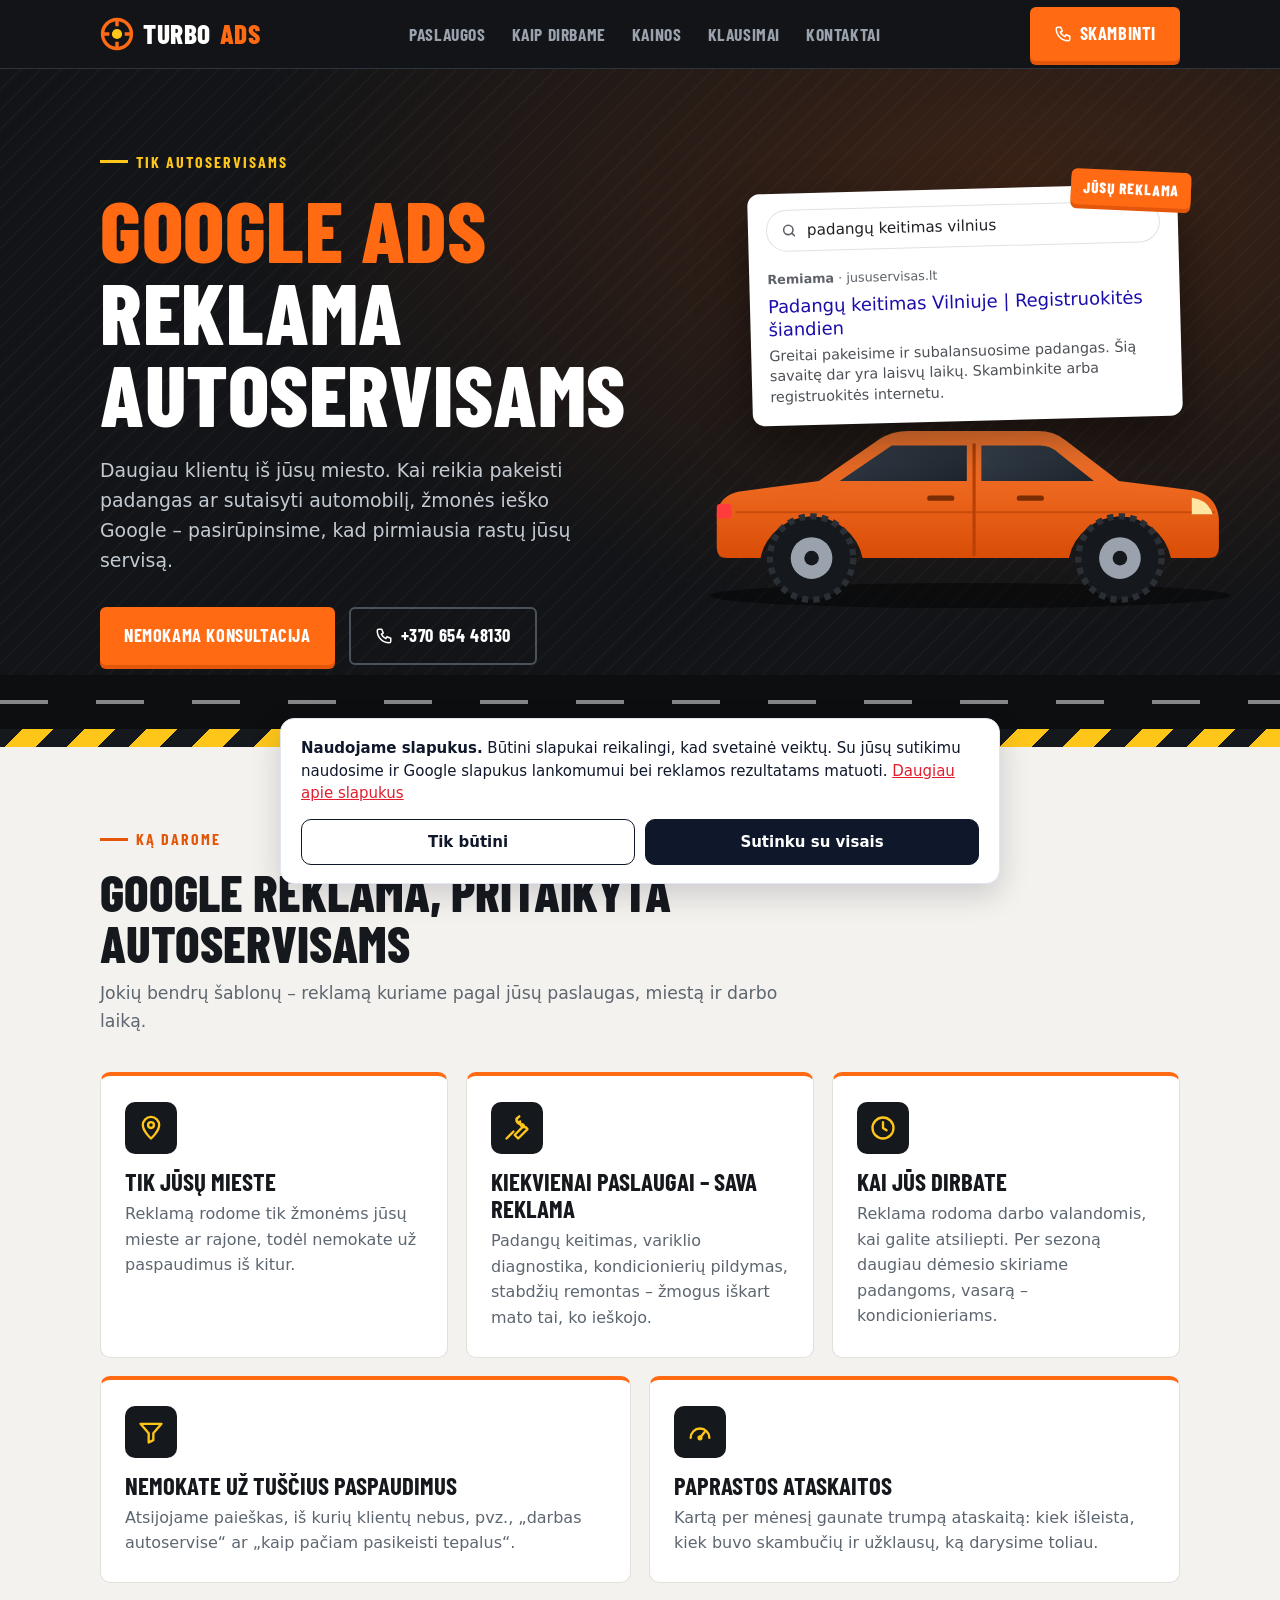
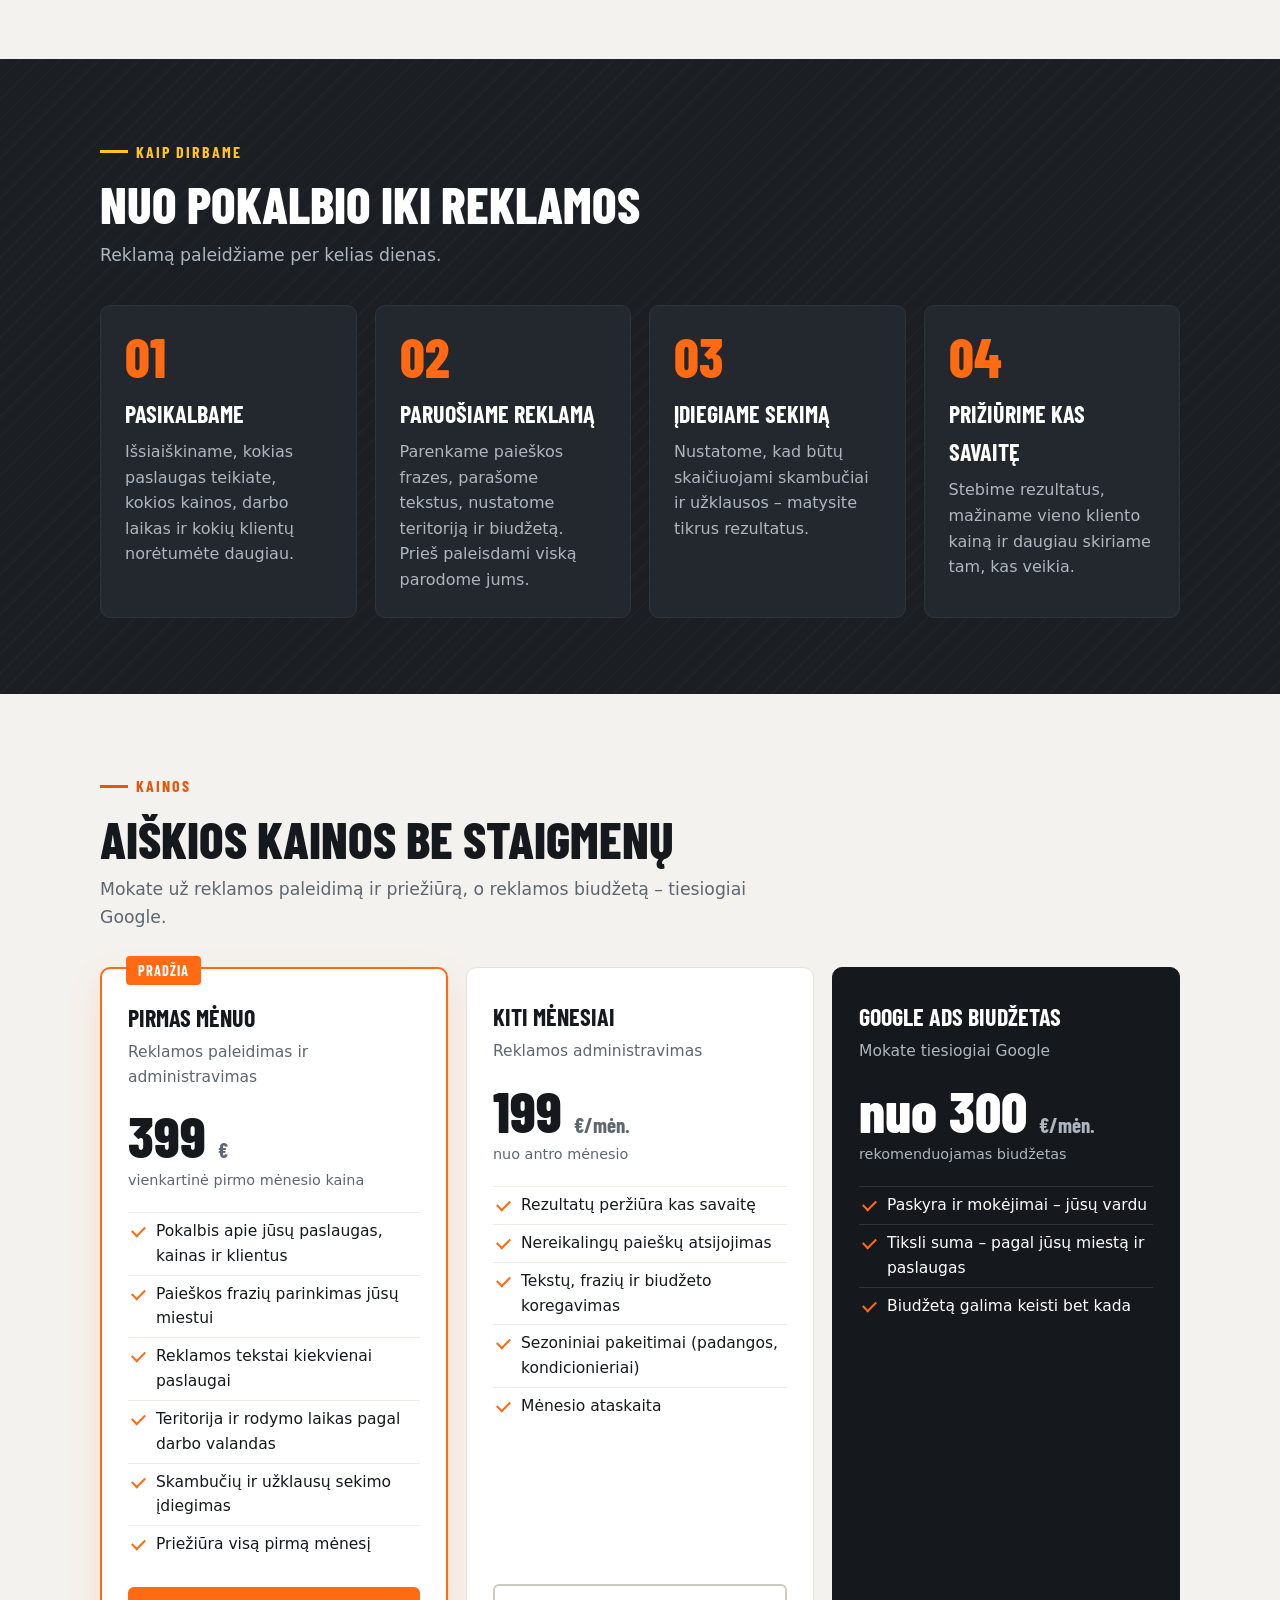
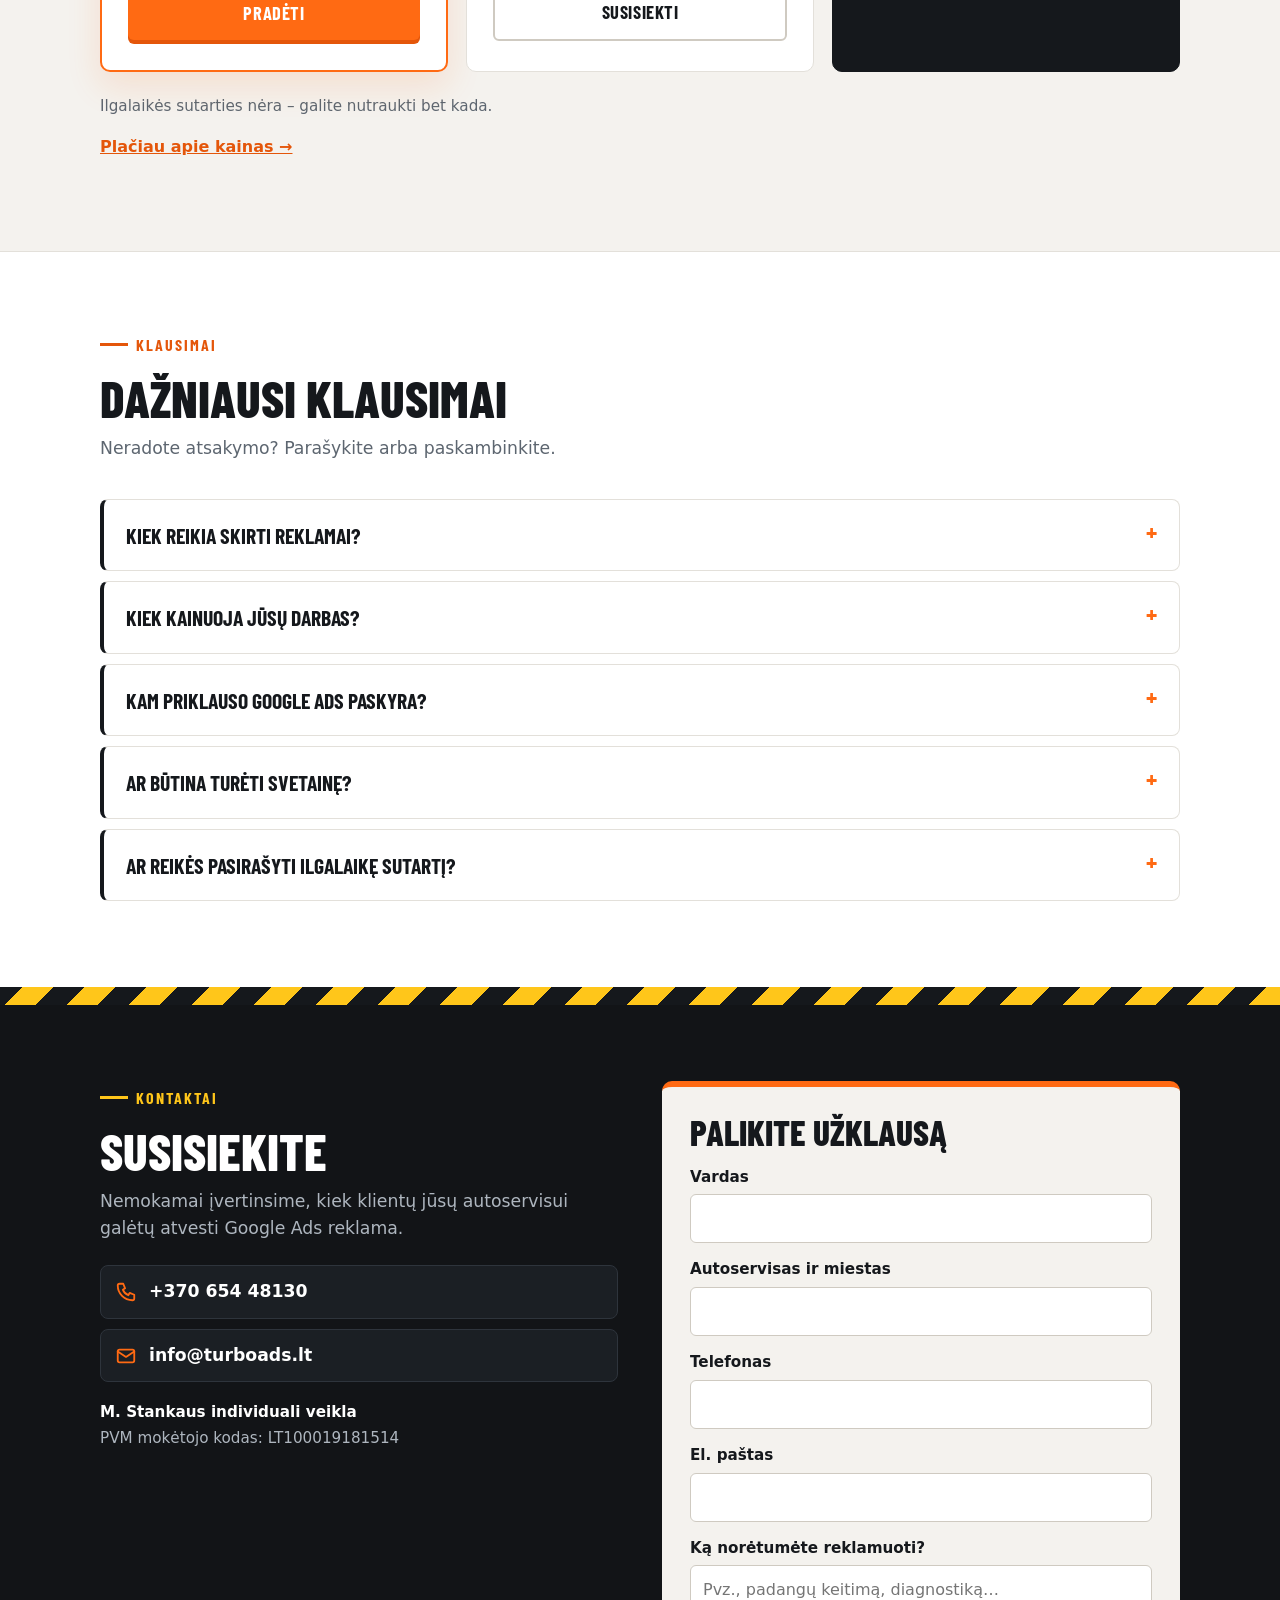
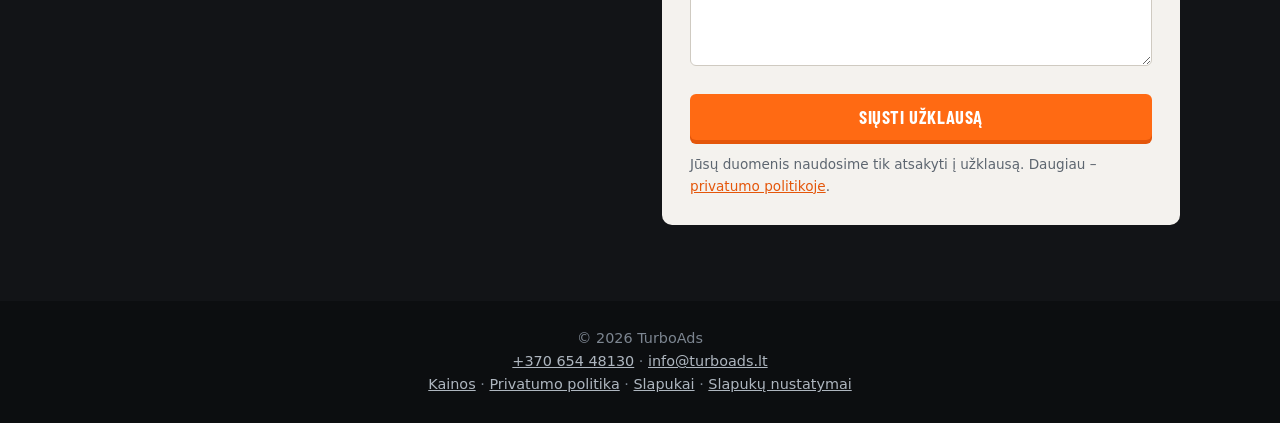
==== commit 1c242af2: "Add files via upload" ====
--- a/index.html
+++ b/index.html
@@ -1,7 +1,7 @@
 <!DOCTYPE html>
 <html lang="lt">
 <head>
-  <script src="consent.js"></script>
+  <script src="/consent.js"></script>
   <!-- Google Tag Manager -->
   <script>(function(w,d,s,l,i){w[l]=w[l]||[];w[l].push({'gtm.start':
   new Date().getTime(),event:'gtm.js'});var f=d.getElementsByTagName(s)[0],
@@ -10,136 +10,158 @@
   })(window,document,'script','dataLayer','GTM-5BJ97F9K');</script>
   <!-- End Google Tag Manager -->
   <meta charset="utf-8">
-  <meta name="viewport" content="width=device-width, initial-scale=1">
-  <title>TurboAds – Google reklama autoservisams</title>
-  <meta name="robots" content="noindex, nofollow">
-  <meta name="description" content="Google reklama autoservisams Lietuvoje. Daugiau klientų iš jūsų miesto.">
-  <link rel="preload" href="fonts/barlow-condensed-latin-800-normal.woff2" as="font" type="font/woff2" crossorigin>
-  <style>
-    @font-face { font-family: "Barlow Condensed"; font-weight: 700; font-display: swap; src: url(fonts/barlow-condensed-latin-700-normal.woff2) format("woff2"); unicode-range: U+0000-00FF,U+0131,U+0152-0153,U+02BB-02BC,U+02C6,U+02DA,U+02DC,U+0304,U+0308,U+0329,U+2000-206F,U+20AC,U+2122,U+2191,U+2193,U+2212,U+2215,U+FEFF,U+FFFD; }
-    @font-face { font-family: "Barlow Condensed"; font-weight: 700; font-display: swap; src: url(fonts/barlow-condensed-latin-ext-700-normal.woff2) format("woff2"); unicode-range: U+0100-02BA,U+02BD-02C5,U+02C7-02CC,U+02CE-02D7,U+02DD-02FF,U+1E00-1E9F,U+1EF2-1EFF,U+2020,U+20A0-20AB,U+20AD-20C0,U+2113,U+2C60-2C7F,U+A720-A7FF; }
-    @font-face { font-family: "Barlow Condensed"; font-weight: 800; font-display: swap; src: url(fonts/barlow-condensed-latin-800-normal.woff2) format("woff2"); unicode-range: U+0000-00FF,U+0131,U+0152-0153,U+02BB-02BC,U+02C6,U+02DA,U+02DC,U+0304,U+0308,U+0329,U+2000-206F,U+20AC,U+2122,U+2191,U+2193,U+2212,U+2215,U+FEFF,U+FFFD; }
-    @font-face { font-family: "Barlow Condensed"; font-weight: 800; font-display: swap; src: url(fonts/barlow-condensed-latin-ext-800-normal.woff2) format("woff2"); unicode-range: U+0100-02BA,U+02BD-02C5,U+02C7-02CC,U+02CE-02D7,U+02DD-02FF,U+1E00-1E9F,U+1EF2-1EFF,U+2020,U+20A0-20AB,U+20AD-20C0,U+2113,U+2C60-2C7F,U+A720-A7FF; }
-
-    :root {
-      --asphalt: #121417; --panel: #1b1f24; --panel2: #23282f; --steel: #9aa3ad; --line: #2e343c;
-      --orange: #ff6a13; --orange-d: #e4560a; --yellow: #ffc61a; --paper: #f4f2ee; --ink: #15181c; --muted: #5d6670;
-      --head: "Barlow Condensed", "Arial Narrow", "Roboto Condensed", system-ui, sans-serif;
+  <meta name="viewport" content="width=device-width, initial-scale=1, viewport-fit=cover">
+  <title>Google Ads reklama autoservisams | TurboAds</title>
+  <meta name="description" content="Google Ads reklama autoservisams Lietuvoje: daugiau skambučių ir klientų iš jūsų miesto. Paleidžiame per kelias dienas, administravimas – 199 €/mėn.">
+  <meta name="robots" content="index, follow, max-image-preview:large">
+  <link rel="canonical" href="https://turboads.lt/">
+  <meta name="theme-color" content="#121417">
+  <link rel="icon" href="/favicon.svg" type="image/svg+xml">
+  <link rel="icon" href="/favicon-32.png" sizes="32x32" type="image/png">
+  <link rel="apple-touch-icon" href="/apple-touch-icon.png">
+  <meta property="og:type" content="website">
+  <meta property="og:locale" content="lt_LT">
+  <meta property="og:site_name" content="TurboAds">
+  <meta property="og:title" content="Google Ads reklama autoservisams | TurboAds">
+  <meta property="og:description" content="Google Ads reklama autoservisams Lietuvoje: daugiau skambučių ir klientų iš jūsų miesto. Paleidžiame per kelias dienas, administravimas – 199 €/mėn.">
+  <meta property="og:url" content="https://turboads.lt/">
+  <meta property="og:image" content="https://turboads.lt/og-image.png">
+  <meta property="og:image:width" content="1200">
+  <meta property="og:image:height" content="630">
+  <meta name="twitter:card" content="summary_large_image">
+  <link rel="preload" href="/fonts/barlow-condensed-latin-800-normal.woff2" as="font" type="font/woff2" crossorigin>
+  <link rel="stylesheet" href="/style.css">
+  <script type="application/ld+json">
+{
+  "@context": "https://schema.org",
+  "@graph": [
+    {
+      "@type": "Organization",
+      "@id": "https://turboads.lt/#org",
+      "name": "TurboAds",
+      "legalName": "M. Stankaus individuali veikla",
+      "url": "https://turboads.lt/",
+      "logo": "https://turboads.lt/logo.png",
+      "image": "https://turboads.lt/og-image.png",
+      "email": "info@turboads.lt",
+      "telephone": "+37065448130",
+      "vatID": "LT100019181514",
+      "areaServed": {
+        "@type": "Country",
+        "name": "Lietuva"
+      },
+      "contactPoint": {
+        "@type": "ContactPoint",
+        "telephone": "+37065448130",
+        "email": "info@turboads.lt",
+        "contactType": "customer service",
+        "availableLanguage": [
+          "lt"
+        ]
+      }
+    },
+    {
+      "@type": "WebSite",
+      "@id": "https://turboads.lt/#website",
+      "url": "https://turboads.lt/",
+      "name": "TurboAds",
+      "inLanguage": "lt-LT",
+      "publisher": {
+        "@id": "https://turboads.lt/#org"
+      }
+    },
+    {
+      "@type": "Service",
+      "@id": "https://turboads.lt/#service",
+      "name": "Google Ads reklama autoservisams",
+      "serviceType": "Google Ads reklamos paleidimas ir administravimas",
+      "provider": {
+        "@id": "https://turboads.lt/#org"
+      },
+      "areaServed": {
+        "@type": "Country",
+        "name": "Lietuva"
+      },
+      "audience": {
+        "@type": "BusinessAudience",
+        "audienceType": "Autoservisai"
+      },
+      "offers": [
+        {
+          "@type": "Offer",
+          "name": "Pirmas mėnuo: reklamos paleidimas ir administravimas",
+          "price": "399",
+          "priceCurrency": "EUR",
+          "url": "https://turboads.lt/kainos"
+        },
+        {
+          "@type": "Offer",
+          "name": "Administravimas nuo antro mėnesio",
+          "price": "199",
+          "priceCurrency": "EUR",
+          "url": "https://turboads.lt/kainos",
+          "priceSpecification": {
+            "@type": "UnitPriceSpecification",
+            "price": "199",
+            "priceCurrency": "EUR",
+            "unitText": "mėn.",
+            "referenceQuantity": {
+              "@type": "QuantitativeValue",
+              "value": 1,
+              "unitCode": "MON"
+            }
+          }
+        }
+      ]
+    },
+    {
+      "@type": "FAQPage",
+      "mainEntity": [
+        {
+          "@type": "Question",
+          "name": "Kiek reikia skirti reklamai?",
+          "acceptedAnswer": {
+            "@type": "Answer",
+            "text": "Rekomenduojamas Google Ads biudžetas – nuo 300 € per mėnesį. Tikslią sumą pasiūlome pažiūrėję, kiek žmonių jūsų mieste ieško tokių paslaugų ir kiek kainuoja paspaudimas."
+          }
+        },
+        {
+          "@type": "Question",
+          "name": "Kiek kainuoja jūsų darbas?",
+          "acceptedAnswer": {
+            "@type": "Answer",
+            "text": "Pirmas mėnuo su reklamos paleidimu ir administravimu – 399 €, vėliau administravimas – 199 € per mėnesį. Google Ads biudžetas mokamas atskirai, tiesiogiai Google."
+          }
+        },
+        {
+          "@type": "Question",
+          "name": "Kam priklauso Google Ads paskyra?",
+          "acceptedAnswer": {
+            "@type": "Answer",
+            "text": "Jums. Už reklamą Google mokate tiesiogiai, o mes ją sukuriame ir prižiūrime."
+          }
+        },
+        {
+          "@type": "Question",
+          "name": "Ar būtina turėti svetainę?",
+          "acceptedAnswer": {
+            "@type": "Answer",
+            "text": "Geriau, jei ji yra, bet galima pradėti ir be jos – su reklama, kurią paspaudus iškart skambinama, arba su užklausos forma pačioje reklamoje."
+          }
+        },
+        {
+          "@type": "Question",
+          "name": "Ar reikės pasirašyti ilgalaikę sutartį?",
+          "acceptedAnswer": {
+            "@type": "Answer",
+            "text": "Ne. Dirbame kas mėnesį – jei rezultatai netenkins, galėsite bet kada nutraukti."
+          }
+        }
+      ]
     }
-    * { box-sizing: border-box; }
-    body { margin: 0; font-family: system-ui, -apple-system, "Segoe UI", Roboto, sans-serif; color: var(--ink); background: var(--paper); line-height: 1.6; }
-    a { color: inherit; }
-    .wrap { max-width: 1120px; margin: 0 auto; padding: 0 20px; }
-    h1, h2, h3, .logo, .btn, .eyebrow, .nav-links { font-family: var(--head); }
-
-    .test-bar { background: var(--yellow); color: #3b2a00; text-align: center; font-weight: 600; padding: 7px 12px; font-size: .88rem; }
-
-    header { background: var(--asphalt); border-bottom: 1px solid var(--line); position: sticky; top: 0; z-index: 10; }
-    .nav { display: flex; justify-content: space-between; align-items: center; height: 68px; gap: 16px; }
-    .logo { display: flex; align-items: center; gap: 9px; font-weight: 800; font-size: 1.7rem; letter-spacing: .5px; text-decoration: none; color: #fff; text-transform: uppercase; }
-    .logo span { color: var(--orange); }
-    .logo svg { width: 34px; height: 34px; }
-    .nav-links { display: flex; gap: 26px; font-weight: 700; font-size: 1.1rem; text-transform: uppercase; letter-spacing: .6px; }
-    .nav-links a { text-decoration: none; color: var(--steel); }
-    .nav-links a:hover { color: #fff; }
-
-    .btn { display: inline-flex; align-items: center; gap: 8px; padding: 12px 24px; border-radius: 6px; font-weight: 700; font-size: 1.15rem; text-transform: uppercase; letter-spacing: .6px; text-decoration: none; border: 0; cursor: pointer; }
-    .btn-primary { background: var(--orange); color: #fff; box-shadow: 0 4px 0 var(--orange-d); }
-    .btn-primary:hover { background: #ff7b2e; }
-    .btn-ghost { background: transparent; color: #fff; border: 2px solid #4a525c; }
-    .btn-ghost:hover { border-color: #fff; }
-    .btn svg { width: 18px; height: 18px; }
-
-    /* HERO */
-    .hero { position: relative; overflow: hidden; color: #fff; padding: 76px 0 0;
-      background:
-        radial-gradient(ellipse at 80% 20%, rgba(255,106,19,.18), transparent 55%),
-        repeating-linear-gradient(135deg, rgba(255,255,255,.025) 0 2px, transparent 2px 14px),
-        var(--asphalt); }
-    .hero-grid { display: grid; grid-template-columns: 1.05fr 1fr; gap: 40px; align-items: center; }
-    .eyebrow { display: inline-flex; align-items: center; gap: 8px; color: var(--yellow); font-weight: 700; text-transform: uppercase; letter-spacing: 2px; font-size: 1rem; margin-bottom: 14px; }
-    .eyebrow::before { content: ""; width: 28px; height: 3px; background: currentColor; }
-    .hero h1 { font-size: clamp(3rem, 7vw, 5.4rem); line-height: .95; margin: 0 0 20px; text-transform: uppercase; font-weight: 800; letter-spacing: .5px; }
-    .hero h1 span { color: var(--orange); display: block; }
-    .hero p.sub { color: #c3cad2; font-size: 1.18rem; margin: 0 0 32px; max-width: 520px; }
-    .buttons { display: flex; gap: 14px; flex-wrap: wrap; }
-
-    .hero-art { position: relative; min-height: 360px; }
-    .serp { position: relative; z-index: 2; background: #fff; color: #202124; border-radius: 12px; padding: 16px 18px 18px; box-shadow: 0 20px 50px rgba(0,0,0,.45); max-width: 430px; margin-left: auto; transform: rotate(-1.5deg); }
-    .serp .q { display: flex; align-items: center; gap: 10px; border: 1px solid #dfe1e5; border-radius: 999px; padding: 8px 14px; font-size: .95rem; margin-bottom: 14px; }
-    .serp .q svg { width: 16px; height: 16px; flex: none; }
-    .serp small { color: #5f6368; font-size: .8rem; }
-    .serp .t { color: #1a0dab; font-size: 1.12rem; margin: 3px 0 4px; line-height: 1.3; }
-    .serp p { margin: 0; color: #4d5156; font-size: .9rem; line-height: 1.45; }
-    .serp .pin { position: absolute; top: -14px; right: -14px; background: var(--orange); color: #fff; font-family: var(--head); font-weight: 800; text-transform: uppercase; letter-spacing: 1px; font-size: .95rem; padding: 6px 12px; border-radius: 6px; transform: rotate(4deg); box-shadow: 0 4px 0 var(--orange-d); }
-    .car { position: relative; z-index: 1; display: block; width: 115%; max-width: 620px; margin: -40px -8% 0 auto; }
-
-    .hazard { height: 18px; background: repeating-linear-gradient(-45deg, var(--yellow) 0 22px, var(--ink) 22px 44px); }
-    .road { height: 54px; background: #0c0e10; position: relative; margin-top: 10px; }
-    .road::after { content: ""; position: absolute; left: 0; right: 0; top: 50%; height: 4px; margin-top: -2px; background: repeating-linear-gradient(90deg, #e9e9e9 0 48px, transparent 48px 96px); opacity: .55; }
-
-    /* SECTIONS */
-    section { padding: 76px 0; }
-    .sec-head { margin-bottom: 36px; max-width: 680px; }
-    .sec-head .eyebrow { color: var(--orange-d); }
-    h2 { font-size: clamp(2.2rem, 4.5vw, 3.2rem); line-height: 1; margin: 0 0 12px; text-transform: uppercase; font-weight: 800; }
-    .lead { color: var(--muted); margin: 0; font-size: 1.08rem; }
-
-    .grid { display: grid; grid-template-columns: repeat(auto-fit, minmax(250px, 1fr)); gap: 18px; }
-    @media (min-width: 861px) { .grid { grid-template-columns: repeat(6, 1fr); } .grid .card { grid-column: span 2; } .grid .card:nth-child(4), .grid .card:nth-child(5) { grid-column: span 3; } }
-    .card { background: #fff; border-radius: 10px; padding: 26px 24px; border: 1px solid #e3e0da; border-top: 4px solid var(--orange); position: relative; }
-    .card .ico { width: 52px; height: 52px; border-radius: 10px; background: var(--ink); display: grid; place-items: center; margin-bottom: 14px; }
-    .card .ico svg { width: 28px; height: 28px; stroke: var(--yellow); }
-    .card h3 { margin: 0 0 6px; font-size: 1.55rem; line-height: 1.1; text-transform: uppercase; font-weight: 700; }
-    .card p { margin: 0; color: var(--muted); }
-
-    /* STEPS: dark "workshop" panel */
-    .dark { background: var(--panel); color: #fff; background-image: repeating-linear-gradient(135deg, rgba(255,255,255,.02) 0 2px, transparent 2px 14px); }
-    .dark .lead { color: #aeb6bf; }
-    .dark .sec-head .eyebrow { color: var(--yellow); }
-    .steps { display: grid; grid-template-columns: repeat(auto-fit, minmax(230px, 1fr)); gap: 18px; counter-reset: s; }
-    .step { background: var(--panel2); border: 1px solid var(--line); border-radius: 10px; padding: 24px; position: relative; }
-    .step::before { counter-increment: s; content: "0" counter(s); font-family: var(--head); font-weight: 800; font-size: 3.4rem; line-height: 1; color: var(--orange); display: block; margin-bottom: 10px; }
-    .step h3 { margin: 0 0 6px; font-size: 1.5rem; text-transform: uppercase; font-weight: 700; }
-    .step p { margin: 0; color: #aeb6bf; }
-
-    /* FAQ */
-    details { background: #fff; border: 1px solid #e3e0da; border-left: 4px solid var(--ink); border-radius: 8px; padding: 18px 22px; margin-bottom: 10px; }
-    details[open] { border-left-color: var(--orange); }
-    summary { font-family: var(--head); font-weight: 700; font-size: 1.35rem; text-transform: uppercase; cursor: pointer; list-style: none; display: flex; justify-content: space-between; gap: 12px; }
-    summary::-webkit-details-marker { display: none; }
-    summary::after { content: "+"; color: var(--orange); font-size: 1.6rem; line-height: 1; }
-    details[open] summary::after { content: "–"; }
-    details p { color: var(--muted); margin: 10px 0 0; }
-
-    /* CONTACT */
-    .contact { background: var(--asphalt); color: #fff; }
-    .contact-grid { display: grid; grid-template-columns: 1fr 1fr; gap: 44px; align-items: start; }
-    .contact .lead { color: #aeb6bf; margin-bottom: 22px; }
-    .contact .sec-head .eyebrow { color: var(--yellow); }
-    .contact-list a { display: flex; align-items: center; gap: 12px; margin: 10px 0; color: #fff; font-weight: 600; text-decoration: none; font-size: 1.08rem; padding: 12px 14px; border: 1px solid var(--line); border-radius: 8px; background: var(--panel); }
-    .contact-list a:hover { border-color: var(--orange); }
-    .contact-list svg { width: 22px; height: 22px; stroke: var(--orange); flex: none; }
-    .addr { color: #aeb6bf; margin-top: 18px; }
-
-    form { background: var(--paper); color: var(--ink); border-radius: 10px; padding: 28px; position: relative; border-top: 6px solid var(--orange); }
-    form h2 { font-size: 2.2rem; }
-    form label { display: block; font-weight: 600; margin: 14px 0 5px; font-size: .95rem; }
-    form input, form textarea { width: 100%; padding: 11px 12px; border: 1px solid #cfcac1; border-radius: 6px; font: inherit; background: #fff; }
-    form input:focus, form textarea:focus { outline: 2px solid var(--orange); border-color: var(--orange); }
-    form button { margin-top: 20px; width: 100%; justify-content: center; }
-
-    footer { background: #0c0e10; text-align: center; color: #7d8691; padding: 26px 0; font-size: .9rem; }
-    footer a { color: #aeb6bf; }
-
-    @media (max-width: 860px) {
-      .nav-links { display: none; }
-      .hero-grid, .contact-grid { grid-template-columns: 1fr; }
-      .hero-art { min-height: 0; }
-      .serp { margin: 0 auto; }
-      .car { width: 100%; margin: -24px auto 0; }
-    }
-  </style>
+  ]
+}
+  </script>
 </head>
 <body>
   <!-- Google Tag Manager (noscript) -->
@@ -147,7 +169,6 @@
   height="0" width="0" style="display:none;visibility:hidden"></iframe></noscript>
   <!-- End Google Tag Manager (noscript) -->
 
-  <!-- Line icons -->
   <svg width="0" height="0" style="position:absolute" aria-hidden="true">
     <defs>
       <symbol id="i-pin" viewBox="0 0 24 24" fill="none" stroke-width="2" stroke-linecap="round" stroke-linejoin="round"><path d="M12 21s-7-6.2-7-11.5A7 7 0 0 1 19 9.5C19 14.8 12 21 12 21z"/><circle cx="12" cy="9.5" r="2.5"/></symbol>
@@ -162,21 +183,25 @@
     </defs>
   </svg>
 
-  <div class="test-bar">TESTINIS PUSLAPIS – skirtas konversijų sekimui išbandyti. Telefonas, el. paštas ir forma netikri.</div>
-
   <header>
     <div class="wrap nav">
-      <a class="logo" href="/">
+      <a class="logo" href="/" aria-label="TurboAds – pradžia">
         <svg viewBox="0 0 40 40" aria-hidden="true"><circle cx="20" cy="20" r="17" fill="none" stroke="#ff6a13" stroke-width="4"/><circle cx="20" cy="20" r="6" fill="#ffc61a"/><path d="M20 3v8M20 29v8M3 20h8M29 20h8" stroke="#ff6a13" stroke-width="4"/></svg>
         Turbo<span>Ads</span>
       </a>
-      <nav class="nav-links">
-        <a href="#paslaugos">Paslaugos</a>
-        <a href="#kaip">Kaip dirbame</a>
-        <a href="#duk">Klausimai</a>
-        <a href="#kontaktai">Kontaktai</a>
+      <nav class="nav-links" id="menu" aria-label="Pagrindinis meniu">
+        <a href="/#paslaugos">Paslaugos</a>
+        <a href="/#kaip">Kaip dirbame</a>
+        <a href="/kainos">Kainos</a>
+        <a href="/#duk">Klausimai</a>
+        <a href="/#kontaktai">Kontaktai</a>
       </nav>
-      <a class="btn btn-primary" href="tel:+37000000000"><svg><use href="#i-phone" stroke="currentColor"/></svg>Skambinti</a>
+      <div class="nav-right">
+        <a class="btn btn-primary btn-call" href="tel:+37065448130" aria-label="Skambinti +370 654 48130"><svg aria-hidden="true"><use href="#i-phone" stroke="currentColor"/></svg><span>Skambinti</span></a>
+        <button class="menu-btn" type="button" aria-label="Meniu" aria-controls="menu" aria-expanded="false">
+          <svg viewBox="0 0 24 24" fill="none" stroke="currentColor" stroke-width="2.2" stroke-linecap="round" aria-hidden="true"><path d="M4 7h16M4 12h16M4 17h16"/></svg>
+        </button>
+      </div>
     </div>
   </header>
 
@@ -185,18 +210,18 @@
       <div class="wrap hero-grid">
         <div>
           <div class="eyebrow">Tik autoservisams</div>
-          <h1><span>Google reklama</span> autoservisams</h1>
+          <h1><span>Google Ads</span> reklama autoservisams</h1>
           <p class="sub">Daugiau klientų iš jūsų miesto. Kai reikia pakeisti padangas ar sutaisyti automobilį, žmonės ieško Google – pasirūpinsime, kad pirmiausia rastų jūsų servisą.</p>
           <div class="buttons">
             <a class="btn btn-primary" href="#kontaktai">Nemokama konsultacija</a>
-            <a class="btn btn-ghost" href="tel:+37000000000"><svg><use href="#i-phone" stroke="currentColor"/></svg>+370 000 00000</a>
+            <a class="btn btn-ghost" href="tel:+37065448130"><svg aria-hidden="true"><use href="#i-phone" stroke="currentColor"/></svg>+370 654 48130</a>
           </div>
         </div>
 
         <div class="hero-art">
-          <div class="serp" aria-label="Reklamos pavyzdys Google paieškoje">
+          <div class="serp" role="img" aria-label="Autoserviso reklamos pavyzdys Google paieškoje">
             <span class="pin">Jūsų reklama</span>
-            <div class="q"><svg><use href="#i-search" stroke="#5f6368"/></svg>padangų keitimas vilnius</div>
+            <div class="q"><svg aria-hidden="true"><use href="#i-search" stroke="#5f6368"/></svg>padangų keitimas vilnius</div>
             <small><b>Remiama</b> · jususervisas.lt</small>
             <div class="t">Padangų keitimas Vilniuje | Registruokitės šiandien</div>
             <p>Greitai pakeisime ir subalansuosime padangas. Šią savaitę dar yra laisvų laikų. Skambinkite arba registruokitės internetu.</p>
@@ -235,15 +260,15 @@
       <div class="wrap">
         <div class="sec-head">
           <div class="eyebrow">Ką darome</div>
-          <h2>Reklama, pritaikyta autoservisams</h2>
+          <h2>Google reklama, pritaikyta autoservisams</h2>
           <p class="lead">Jokių bendrų šablonų – reklamą kuriame pagal jūsų paslaugas, miestą ir darbo laiką.</p>
         </div>
         <div class="grid">
-          <div class="card"><div class="ico"><svg><use href="#i-pin"/></svg></div><h3>Tik jūsų mieste</h3><p>Reklamą rodome tik žmonėms jūsų mieste ar rajone, todėl nemokate už paspaudimus iš kitur.</p></div>
-          <div class="card"><div class="ico"><svg><use href="#i-wrench"/></svg></div><h3>Kiekvienai paslaugai – sava reklama</h3><p>Padangos, diagnostika, kondicionieriai, stabdžiai – žmogus iškart mato tai, ko ieškojo.</p></div>
-          <div class="card"><div class="ico"><svg><use href="#i-clock"/></svg></div><h3>Kai jūs dirbate</h3><p>Reklama rodoma darbo valandomis, kai galite atsiliepti. Per sezoną daugiau dėmesio skiriame padangoms, vasarą – kondicionieriams.</p></div>
-          <div class="card"><div class="ico"><svg><use href="#i-filter"/></svg></div><h3>Nemokate už tuščius paspaudimus</h3><p>Atsijojame paieškas, iš kurių klientų nebus, pvz., „darbas autoservise“ ar „kaip pačiam pasikeisti tepalus“.</p></div>
-          <div class="card"><div class="ico"><svg><use href="#i-gauge"/></svg></div><h3>Paprastos ataskaitos</h3><p>Kartą per mėnesį gaunate trumpą ataskaitą: kiek išleista, kiek buvo skambučių ir užklausų, ką darysime toliau.</p></div>
+          <div class="card"><div class="ico"><svg aria-hidden="true"><use href="#i-pin"/></svg></div><h3>Tik jūsų mieste</h3><p>Reklamą rodome tik žmonėms jūsų mieste ar rajone, todėl nemokate už paspaudimus iš kitur.</p></div>
+          <div class="card"><div class="ico"><svg aria-hidden="true"><use href="#i-wrench"/></svg></div><h3>Kiekvienai paslaugai – sava reklama</h3><p>Padangų keitimas, variklio diagnostika, kondicionierių pildymas, stabdžių remontas – žmogus iškart mato tai, ko ieškojo.</p></div>
+          <div class="card"><div class="ico"><svg aria-hidden="true"><use href="#i-clock"/></svg></div><h3>Kai jūs dirbate</h3><p>Reklama rodoma darbo valandomis, kai galite atsiliepti. Per sezoną daugiau dėmesio skiriame padangoms, vasarą – kondicionieriams.</p></div>
+          <div class="card"><div class="ico"><svg aria-hidden="true"><use href="#i-filter"/></svg></div><h3>Nemokate už tuščius paspaudimus</h3><p>Atsijojame paieškas, iš kurių klientų nebus, pvz., „darbas autoservise“ ar „kaip pačiam pasikeisti tepalus“.</p></div>
+          <div class="card"><div class="ico"><svg aria-hidden="true"><use href="#i-gauge"/></svg></div><h3>Paprastos ataskaitos</h3><p>Kartą per mėnesį gaunate trumpą ataskaitą: kiek išleista, kiek buvo skambučių ir užklausų, ką darysime toliau.</p></div>
         </div>
       </div>
     </section>
@@ -258,20 +283,77 @@
         <div class="steps">
           <div class="step"><h3>Pasikalbame</h3><p>Išsiaiškiname, kokias paslaugas teikiate, kokios kainos, darbo laikas ir kokių klientų norėtumėte daugiau.</p></div>
           <div class="step"><h3>Paruošiame reklamą</h3><p>Parenkame paieškos frazes, parašome tekstus, nustatome teritoriją ir biudžetą. Prieš paleisdami viską parodome jums.</p></div>
-          <div class="step"><h3>Įdiegiame sekimą</h3><p>Nustatome, kad būtų skaičiuojami skambučiai, užklausos ir žinutės – matysite tikrus rezultatus.</p></div>
+          <div class="step"><h3>Įdiegiame sekimą</h3><p>Nustatome, kad būtų skaičiuojami skambučiai ir užklausos – matysite tikrus rezultatus.</p></div>
           <div class="step"><h3>Prižiūrime kas savaitę</h3><p>Stebime rezultatus, mažiname vieno kliento kainą ir daugiau skiriame tam, kas veikia.</p></div>
         </div>
       </div>
     </section>
 
-    <section id="duk">
+    <section id="kainos">
+      <div class="wrap">
+        <div class="sec-head">
+          <div class="eyebrow">Kainos</div>
+          <h2>Aiškios kainos be staigmenų</h2>
+          <p class="lead">Mokate už reklamos paleidimą ir priežiūrą, o reklamos biudžetą – tiesiogiai Google.</p>
+        </div>
+
+        <div class="prices">
+          <div class="price main">
+            <span class="badge">Pradžia</span>
+            <h3>Pirmas mėnuo</h3>
+            <p class="what">Reklamos paleidimas ir administravimas</p>
+            <p class="amount">399 <small>€</small></p>
+            <p class="note">vienkartinė pirmo mėnesio kaina</p>
+            <ul>
+              <li>Pokalbis apie jūsų paslaugas, kainas ir klientus</li>
+              <li>Paieškos frazių parinkimas jūsų miestui</li>
+              <li>Reklamos tekstai kiekvienai paslaugai</li>
+              <li>Teritorija ir rodymo laikas pagal darbo valandas</li>
+              <li>Skambučių ir užklausų sekimo įdiegimas</li>
+              <li>Priežiūra visą pirmą mėnesį</li>
+            </ul>
+            <a class="btn btn-primary" href="/#kontaktai">Pradėti</a>
+          </div>
+          <div class="price">
+            <h3>Kiti mėnesiai</h3>
+            <p class="what">Reklamos administravimas</p>
+            <p class="amount">199 <small>€/mėn.</small></p>
+            <p class="note">nuo antro mėnesio</p>
+            <ul>
+              <li>Rezultatų peržiūra kas savaitę</li>
+              <li>Nereikalingų paieškų atsijojimas</li>
+              <li>Tekstų, frazių ir biudžeto koregavimas</li>
+              <li>Sezoniniai pakeitimai (padangos, kondicionieriai)</li>
+              <li>Mėnesio ataskaita</li>
+            </ul>
+            <a class="btn btn-ghost" style="color:var(--ink);border-color:#cfcac1" href="/#kontaktai">Susisiekti</a>
+          </div>
+          <div class="price budget">
+            <h3>Google Ads biudžetas</h3>
+            <p class="what">Mokate tiesiogiai Google</p>
+            <p class="amount">nuo 300 <small>€/mėn.</small></p>
+            <p class="note">rekomenduojamas biudžetas</p>
+            <ul>
+              <li>Paskyra ir mokėjimai – jūsų vardu</li>
+              <li>Tiksli suma – pagal jūsų miestą ir paslaugas</li>
+              <li>Biudžetą galima keisti bet kada</li>
+            </ul>
+          </div>
+        </div>
+        <p class="price-foot">Ilgalaikės sutarties nėra – galite nutraukti bet kada.</p>
+        <p style="margin-top:14px"><a href="/kainos" style="color:var(--orange-d);font-weight:600">Plačiau apie kainas →</a></p>
+      </div>
+    </section>
+
+    <section id="duk" class="white-sec" style="background:#fff;border-top:1px solid #e3e0da">
       <div class="wrap">
         <div class="sec-head">
           <div class="eyebrow">Klausimai</div>
           <h2>Dažniausi klausimai</h2>
           <p class="lead">Neradote atsakymo? Parašykite arba paskambinkite.</p>
         </div>
-        <details><summary>Kiek reikia skirti reklamai?</summary><p>Priklauso nuo miesto ir paslaugų. Prieš pradėdami pažiūrime, kiek žmonių jūsų apylinkėse ieško tokių paslaugų ir kiek kainuoja paspaudimas, ir pasiūlome realų biudžetą.</p></details>
+        <details><summary>Kiek reikia skirti reklamai?</summary><p>Rekomenduojamas Google Ads biudžetas – nuo 300 € per mėnesį. Tikslią sumą pasiūlome pažiūrėję, kiek žmonių jūsų mieste ieško tokių paslaugų ir kiek kainuoja paspaudimas.</p></details>
+        <details><summary>Kiek kainuoja jūsų darbas?</summary><p>Pirmas mėnuo su reklamos paleidimu ir administravimu – 399 €, vėliau administravimas – 199 € per mėnesį. Google Ads biudžetas mokamas atskirai, tiesiogiai Google.</p></details>
         <details><summary>Kam priklauso Google Ads paskyra?</summary><p>Jums. Už reklamą Google mokate tiesiogiai, o mes ją sukuriame ir prižiūrime.</p></details>
         <details><summary>Ar būtina turėti svetainę?</summary><p>Geriau, jei ji yra, bet galima pradėti ir be jos – su reklama, kurią paspaudus iškart skambinama, arba su užklausos forma pačioje reklamoje.</p></details>
         <details><summary>Ar reikės pasirašyti ilgalaikę sutartį?</summary><p>Ne. Dirbame kas mėnesį – jei rezultatai netenkins, galėsite bet kada nutraukti.</p></details>
@@ -285,35 +367,62 @@
           <div class="sec-head" style="margin-bottom:0">
             <div class="eyebrow">Kontaktai</div>
             <h2>Susisiekite</h2>
-            <p class="lead">Nemokamai įvertinsime, kiek klientų jūsų servisui galėtų atvesti Google reklama.</p>
+            <p class="lead">Nemokamai įvertinsime, kiek klientų jūsų autoservisui galėtų atvesti Google Ads reklama.</p>
           </div>
           <div class="contact-list">
-            <a href="tel:+37000000000"><svg><use href="#i-phone"/></svg>+370 000 00000</a>
-            <a href="mailto:test@example.com"><svg><use href="#i-mail"/></svg>test@example.com</a>
-            <a href="https://wa.me/37000000000" target="_blank" rel="noopener"><svg><use href="#i-chat"/></svg>WhatsApp</a>
-            <a href="viber://chat?number=%2B37000000000"><svg><use href="#i-chat"/></svg>Viber</a>
-            <a href="https://m.me/turboads.test" target="_blank" rel="noopener"><svg><use href="#i-chat"/></svg>Messenger</a>
-          </div>
-          <p class="addr">Testinis adresas: Testo g. 1, Vilnius · I–V 9:00–18:00</p>
-        </div>
-        <form id="contact-form" action="thanks.html" method="get">
+            <a href="tel:+37065448130"><svg aria-hidden="true"><use href="#i-phone"/></svg>+370 654 48130</a>
+            <a href="mailto:info@turboads.lt"><svg aria-hidden="true"><use href="#i-mail"/></svg>info@turboads.lt</a>
+          </div>
+          <p class="company"><b>M. Stankaus individuali veikla</b><br>PVM mokėtojo kodas: LT100019181514</p>
+        </div>
+        <form id="contact-form" action="https://formsubmit.co/info@turboads.lt" method="POST">
           <h2>Palikite užklausą</h2>
+          <input type="hidden" name="_subject" value="Nauja užklausa iš turboads.lt">
+          <input type="hidden" name="_next" value="https://turboads.lt/thanks">
+          <input type="hidden" name="_captcha" value="false">
+          <input type="hidden" name="_template" value="table">
+          <div class="hp" aria-hidden="true"><label for="hp">Nepildykite</label><input id="hp" type="text" name="_honey" tabindex="-1" autocomplete="off"></div>
           <label for="name">Vardas</label>
-          <input id="name" required>
+          <input id="name" name="Vardas" autocomplete="name" required>
           <label for="service">Autoservisas ir miestas</label>
-          <input id="service" required>
+          <input id="service" name="Autoservisas ir miestas" autocomplete="organization" required>
           <label for="phone">Telefonas</label>
-          <input id="phone" type="tel" required>
+          <input id="phone" name="Telefonas" type="tel" autocomplete="tel" inputmode="tel" required>
           <label for="email">El. paštas</label>
-          <input id="email" type="email">
+          <input id="email" name="email" type="email" autocomplete="email">
           <label for="message">Ką norėtumėte reklamuoti?</label>
-          <textarea id="message" rows="3" placeholder="Pvz., padangų keitimą, diagnostiką…"></textarea>
-          <button class="btn btn-primary" type="submit">Siųsti</button>
+          <textarea id="message" name="Žinutė" rows="3" placeholder="Pvz., padangų keitimą, diagnostiką…"></textarea>
+          <button class="btn btn-primary" type="submit">Siųsti užklausą</button>
+          <p class="consent-note">Jūsų duomenis naudosime tik atsakyti į užklausą. Daugiau – <a href="/privatumas">privatumo politikoje</a>.</p>
         </form>
       </div>
     </section>
   </main>
 
-  <footer>© 2026 TurboAds · turboads.lt · testinis puslapis, kontaktai netikri<br><a href="slapukai.html">Slapukai</a> · <a href="#" onclick="return openCookieSettings()">Slapukų nustatymai</a></footer>
+  <footer>
+    <div class="wrap">
+      © 2026 TurboAds<br>
+      <a href="tel:+37065448130">+370 654 48130</a> · <a href="mailto:info@turboads.lt">info@turboads.lt</a><br>
+      <a href="/kainos">Kainos</a> · <a href="/privatumas">Privatumo politika</a> · <a href="/slapukai">Slapukai</a> · <a href="#" onclick="return openCookieSettings()">Slapukų nustatymai</a>
+    </div>
+  </footer>
+  <div class="callbar">
+    <a class="btn btn-primary" href="tel:+37065448130"><svg aria-hidden="true"><use href="#i-phone" stroke="currentColor"/></svg>Skambinti</a>
+    <a class="btn btn-ghost" href="/#kontaktai">Užklausa</a>
+  </div>
+
+  <script>
+    (function () {
+      var b = document.querySelector('.menu-btn'), m = document.getElementById('menu');
+      if (!b || !m) return;
+      b.addEventListener('click', function () {
+        var open = m.classList.toggle('open');
+        b.setAttribute('aria-expanded', open ? 'true' : 'false');
+      });
+      m.addEventListener('click', function (e) {
+        if (e.target.tagName === 'A') { m.classList.remove('open'); b.setAttribute('aria-expanded', 'false'); }
+      });
+    })();
+  </script>
 </body>
 </html>
--- a/style.css
+++ b/style.css
@@ -0,0 +1,206 @@
+@font-face { font-family: "Barlow Condensed"; font-weight: 700; font-display: swap; src: url(/fonts/barlow-condensed-latin-700-normal.woff2) format("woff2"); unicode-range: U+0000-00FF,U+0131,U+0152-0153,U+02BB-02BC,U+02C6,U+02DA,U+02DC,U+0304,U+0308,U+0329,U+2000-206F,U+20AC,U+2122,U+2191,U+2193,U+2212,U+2215,U+FEFF,U+FFFD; }
+@font-face { font-family: "Barlow Condensed"; font-weight: 700; font-display: swap; src: url(/fonts/barlow-condensed-latin-ext-700-normal.woff2) format("woff2"); unicode-range: U+0100-02BA,U+02BD-02C5,U+02C7-02CC,U+02CE-02D7,U+02DD-02FF,U+1E00-1E9F,U+1EF2-1EFF,U+2020,U+20A0-20AB,U+20AD-20C0,U+2113,U+2C60-2C7F,U+A720-A7FF; }
+@font-face { font-family: "Barlow Condensed"; font-weight: 800; font-display: swap; src: url(/fonts/barlow-condensed-latin-800-normal.woff2) format("woff2"); unicode-range: U+0000-00FF,U+0131,U+0152-0153,U+02BB-02BC,U+02C6,U+02DA,U+02DC,U+0304,U+0308,U+0329,U+2000-206F,U+20AC,U+2122,U+2191,U+2193,U+2212,U+2215,U+FEFF,U+FFFD; }
+@font-face { font-family: "Barlow Condensed"; font-weight: 800; font-display: swap; src: url(/fonts/barlow-condensed-latin-ext-800-normal.woff2) format("woff2"); unicode-range: U+0100-02BA,U+02BD-02C5,U+02C7-02CC,U+02CE-02D7,U+02DD-02FF,U+1E00-1E9F,U+1EF2-1EFF,U+2020,U+20A0-20AB,U+20AD-20C0,U+2113,U+2C60-2C7F,U+A720-A7FF; }
+
+:root {
+  --asphalt: #121417; --panel: #1b1f24; --panel2: #23282f; --steel: #9aa3ad; --line: #2e343c;
+  --orange: #ff6a13; --orange-d: #e4560a; --yellow: #ffc61a; --paper: #f4f2ee; --ink: #15181c; --muted: #5d6670;
+  --head: "Barlow Condensed", "Arial Narrow", "Roboto Condensed", system-ui, sans-serif;
+}
+* { box-sizing: border-box; }
+body { margin: 0; font-family: system-ui, -apple-system, "Segoe UI", Roboto, sans-serif; color: var(--ink); background: var(--paper); line-height: 1.6; }
+a { color: inherit; }
+.wrap { max-width: 1120px; margin: 0 auto; padding: 0 20px; }
+h1, h2, h3, .logo, .btn, .eyebrow, .nav-links { font-family: var(--head); }
+
+
+header { background: var(--asphalt); border-bottom: 1px solid var(--line); position: sticky; top: 0; z-index: 10; }
+.nav { display: flex; justify-content: space-between; align-items: center; height: 68px; gap: 16px; }
+.logo { display: flex; align-items: center; gap: 9px; font-weight: 800; font-size: 1.7rem; letter-spacing: .5px; text-decoration: none; color: #fff; text-transform: uppercase; }
+.logo span { color: var(--orange); }
+.logo svg { width: 34px; height: 34px; }
+.nav-links { display: flex; gap: 26px; font-weight: 700; font-size: 1.1rem; text-transform: uppercase; letter-spacing: .6px; }
+.nav-links a { text-decoration: none; color: var(--steel); }
+.nav-links a:hover { color: #fff; }
+
+.btn { display: inline-flex; align-items: center; gap: 8px; padding: 12px 24px; border-radius: 6px; font-weight: 700; font-size: 1.15rem; text-transform: uppercase; letter-spacing: .6px; text-decoration: none; border: 0; cursor: pointer; }
+.btn-primary { background: var(--orange); color: #fff; box-shadow: 0 4px 0 var(--orange-d); }
+.btn-primary:hover { background: #ff7b2e; }
+.btn-ghost { background: transparent; color: #fff; border: 2px solid #4a525c; }
+.btn-ghost:hover { border-color: #fff; }
+.btn svg { width: 18px; height: 18px; }
+
+/* HERO */
+.hero { position: relative; overflow: hidden; color: #fff; padding: 76px 0 0;
+  background:
+    radial-gradient(ellipse at 80% 20%, rgba(255,106,19,.18), transparent 55%),
+    repeating-linear-gradient(135deg, rgba(255,255,255,.025) 0 2px, transparent 2px 14px),
+    var(--asphalt); }
+.hero-grid { display: grid; grid-template-columns: 1.05fr 1fr; gap: 40px; align-items: center; }
+.eyebrow { display: inline-flex; align-items: center; gap: 8px; color: var(--yellow); font-weight: 700; text-transform: uppercase; letter-spacing: 2px; font-size: 1rem; margin-bottom: 14px; }
+.eyebrow::before { content: ""; width: 28px; height: 3px; background: currentColor; }
+.hero h1 { font-size: clamp(3rem, 7vw, 5.4rem); line-height: .95; margin: 0 0 20px; text-transform: uppercase; font-weight: 800; letter-spacing: .5px; }
+.hero h1 span { color: var(--orange); display: block; }
+.hero p.sub { color: #c3cad2; font-size: 1.18rem; margin: 0 0 32px; max-width: 520px; }
+.buttons { display: flex; gap: 14px; flex-wrap: wrap; }
+
+.hero-art { position: relative; min-height: 360px; }
+.serp { position: relative; z-index: 2; background: #fff; color: #202124; border-radius: 12px; padding: 16px 18px 18px; box-shadow: 0 20px 50px rgba(0,0,0,.45); max-width: 430px; margin-left: auto; transform: rotate(-1.5deg); }
+.serp .q { display: flex; align-items: center; gap: 10px; border: 1px solid #dfe1e5; border-radius: 999px; padding: 8px 14px; font-size: .95rem; margin-bottom: 14px; }
+.serp .q svg { width: 16px; height: 16px; flex: none; }
+.serp small { color: #5f6368; font-size: .8rem; }
+.serp .t { color: #1a0dab; font-size: 1.12rem; margin: 3px 0 4px; line-height: 1.3; }
+.serp p { margin: 0; color: #4d5156; font-size: .9rem; line-height: 1.45; }
+.serp .pin { position: absolute; top: -14px; right: -14px; background: var(--orange); color: #fff; font-family: var(--head); font-weight: 800; text-transform: uppercase; letter-spacing: 1px; font-size: .95rem; padding: 6px 12px; border-radius: 6px; transform: rotate(4deg); box-shadow: 0 4px 0 var(--orange-d); }
+.car { position: relative; z-index: 1; display: block; width: 115%; max-width: 620px; margin: -40px -8% 0 auto; }
+
+.hazard { height: 18px; background: repeating-linear-gradient(-45deg, var(--yellow) 0 22px, var(--ink) 22px 44px); }
+.road { height: 54px; background: #0c0e10; position: relative; margin-top: 10px; }
+.road::after { content: ""; position: absolute; left: 0; right: 0; top: 50%; height: 4px; margin-top: -2px; background: repeating-linear-gradient(90deg, #e9e9e9 0 48px, transparent 48px 96px); opacity: .55; }
+
+/* SECTIONS */
+section { padding: 76px 0; }
+.sec-head { margin-bottom: 36px; max-width: 680px; }
+.sec-head .eyebrow { color: var(--orange-d); }
+h2 { font-size: clamp(2.2rem, 4.5vw, 3.2rem); line-height: 1; margin: 0 0 12px; text-transform: uppercase; font-weight: 800; }
+.lead { color: var(--muted); margin: 0; font-size: 1.08rem; }
+
+.grid { display: grid; grid-template-columns: repeat(auto-fit, minmax(250px, 1fr)); gap: 18px; }
+@media (min-width: 861px) { .grid { grid-template-columns: repeat(6, 1fr); } .grid .card { grid-column: span 2; } .grid .card:nth-child(4), .grid .card:nth-child(5) { grid-column: span 3; } }
+.card { background: #fff; border-radius: 10px; padding: 26px 24px; border: 1px solid #e3e0da; border-top: 4px solid var(--orange); position: relative; }
+.card .ico { width: 52px; height: 52px; border-radius: 10px; background: var(--ink); display: grid; place-items: center; margin-bottom: 14px; }
+.card .ico svg { width: 28px; height: 28px; stroke: var(--yellow); }
+.card h3 { margin: 0 0 6px; font-size: 1.55rem; line-height: 1.1; text-transform: uppercase; font-weight: 700; }
+.card p { margin: 0; color: var(--muted); }
+
+/* STEPS: dark "workshop" panel */
+.dark { background: var(--panel); color: #fff; background-image: repeating-linear-gradient(135deg, rgba(255,255,255,.02) 0 2px, transparent 2px 14px); }
+.dark .lead { color: #aeb6bf; }
+.dark .sec-head .eyebrow { color: var(--yellow); }
+.steps { display: grid; grid-template-columns: repeat(auto-fit, minmax(230px, 1fr)); gap: 18px; counter-reset: s; }
+.step { background: var(--panel2); border: 1px solid var(--line); border-radius: 10px; padding: 24px; position: relative; }
+.step::before { counter-increment: s; content: "0" counter(s); font-family: var(--head); font-weight: 800; font-size: 3.4rem; line-height: 1; color: var(--orange); display: block; margin-bottom: 10px; }
+.step h3 { margin: 0 0 6px; font-size: 1.5rem; text-transform: uppercase; font-weight: 700; }
+.step p { margin: 0; color: #aeb6bf; }
+
+/* FAQ */
+details { background: #fff; border: 1px solid #e3e0da; border-left: 4px solid var(--ink); border-radius: 8px; padding: 18px 22px; margin-bottom: 10px; }
+details[open] { border-left-color: var(--orange); }
+summary { font-family: var(--head); font-weight: 700; font-size: 1.35rem; text-transform: uppercase; cursor: pointer; list-style: none; display: flex; justify-content: space-between; gap: 12px; }
+summary::-webkit-details-marker { display: none; }
+summary::after { content: "+"; color: var(--orange); font-size: 1.6rem; line-height: 1; }
+details[open] summary::after { content: "–"; }
+details p { color: var(--muted); margin: 10px 0 0; }
+
+/* CONTACT */
+.contact { background: var(--asphalt); color: #fff; }
+.contact-grid { display: grid; grid-template-columns: 1fr 1fr; gap: 44px; align-items: start; }
+.contact .lead { color: #aeb6bf; margin-bottom: 22px; }
+.contact .sec-head .eyebrow { color: var(--yellow); }
+.contact-list a { display: flex; align-items: center; gap: 12px; margin: 10px 0; color: #fff; font-weight: 600; text-decoration: none; font-size: 1.08rem; padding: 12px 14px; border: 1px solid var(--line); border-radius: 8px; background: var(--panel); }
+.contact-list a:hover { border-color: var(--orange); }
+.contact-list svg { width: 22px; height: 22px; stroke: var(--orange); flex: none; }
+.addr { color: #aeb6bf; margin-top: 18px; }
+
+form { background: var(--paper); color: var(--ink); border-radius: 10px; padding: 28px; position: relative; border-top: 6px solid var(--orange); }
+form h2 { font-size: 2.2rem; }
+form label { display: block; font-weight: 600; margin: 14px 0 5px; font-size: .95rem; }
+form input, form textarea { width: 100%; padding: 11px 12px; border: 1px solid #cfcac1; border-radius: 6px; font: inherit; background: #fff; }
+form input:focus, form textarea:focus { outline: 2px solid var(--orange); border-color: var(--orange); }
+form button { margin-top: 20px; width: 100%; justify-content: center; }
+
+footer { background: #0c0e10; text-align: center; color: #7d8691; padding: 26px 0; font-size: .9rem; }
+footer a { color: #aeb6bf; }
+
+@media (max-width: 860px) {
+  .nav-links { display: none; }
+  .hero-grid, .contact-grid { grid-template-columns: 1fr; }
+  .hero-art { min-height: 0; }
+  .serp { margin: 0 auto; }
+  .car { width: 100%; margin: -24px auto 0; }
+}
+
+/* ---------- Mobile menu ---------- */
+.menu-btn { display: none; width: 46px; height: 46px; border-radius: 6px; border: 1px solid #3a414a; background: transparent; color: #fff; cursor: pointer; padding: 0; place-items: center; }
+.menu-btn svg { width: 24px; height: 24px; }
+.nav-right { display: flex; align-items: center; gap: 10px; }
+.nav-links a[aria-current="page"] { color: #fff; }
+
+/* ---------- Pricing ---------- */
+.prices { display: grid; grid-template-columns: repeat(3, 1fr); gap: 18px; align-items: stretch; }
+.price { background: #fff; border: 1px solid #e3e0da; border-radius: 10px; padding: 30px 26px; display: flex; flex-direction: column; position: relative; }
+.price.main { border: 2px solid var(--orange); box-shadow: 0 14px 34px rgba(255,106,19,.14); }
+.price .badge { position: absolute; top: -13px; left: 24px; background: var(--orange); color: #fff; font-family: var(--head); font-weight: 700; text-transform: uppercase; letter-spacing: 1px; font-size: .9rem; padding: 3px 12px; border-radius: 4px; }
+.price h3 { font-size: 1.5rem; margin: 0 0 2px; text-transform: uppercase; font-weight: 700; }
+.price .what { color: var(--muted); margin: 0 0 18px; font-size: .97rem; }
+.price .amount { font-family: var(--head); font-weight: 800; font-size: 3.6rem; line-height: 1; margin: 0 0 4px; }
+.price .amount small { font-size: 1.3rem; font-weight: 700; color: var(--muted); }
+.price .note { color: var(--muted); font-size: .9rem; margin: 0 0 20px; }
+.price ul { list-style: none; padding: 0; margin: 0 0 24px; flex: 1; }
+.price li { position: relative; padding: 6px 0 6px 28px; border-top: 1px solid #efece6; font-size: .97rem; }
+.price li::before { content: ""; position: absolute; left: 4px; top: 13px; width: 11px; height: 6px; border-left: 2.5px solid var(--orange); border-bottom: 2.5px solid var(--orange); transform: rotate(-45deg); }
+.price .btn { justify-content: center; }
+.price.budget { background: var(--ink); color: #fff; border-color: var(--ink); }
+.price.budget .what, .price.budget .note, .price.budget .amount small { color: #aeb6bf; }
+.price.budget li { border-top-color: #2e343c; }
+.price-foot { margin-top: 22px; color: var(--muted); font-size: .95rem; }
+.example { margin-top: 28px; background: #fff; border: 1px dashed #cfcac1; border-radius: 10px; padding: 20px 24px; display: flex; flex-wrap: wrap; gap: 10px 28px; align-items: center; }
+.example b { font-family: var(--head); font-size: 1.3rem; text-transform: uppercase; }
+.example span { color: var(--muted); }
+
+/* ---------- Sub-page hero ---------- */
+.page-hero { background: radial-gradient(ellipse at 85% 0%, rgba(255,106,19,.18), transparent 55%), repeating-linear-gradient(135deg, rgba(255,255,255,.025) 0 2px, transparent 2px 14px), var(--asphalt); color: #fff; padding: 64px 0 56px; }
+.page-hero h1 { font-size: clamp(2.4rem, 6vw, 4rem); line-height: 1; margin: 0 0 14px; text-transform: uppercase; font-weight: 800; }
+.page-hero h1 span { color: var(--orange); }
+.page-hero p { color: #c3cad2; font-size: 1.12rem; margin: 0; max-width: 640px; }
+.crumbs { font-size: .9rem; color: #8b949e; margin-bottom: 16px; }
+.crumbs a { color: #c3cad2; }
+
+/* ---------- Legal text ---------- */
+.prose { max-width: 760px; }
+.prose h2 { font-size: 1.8rem; margin: 36px 0 10px; }
+.prose p, .prose li { color: #3d444c; }
+.prose table { width: 100%; border-collapse: collapse; background: #fff; border: 1px solid #e3e0da; margin: 10px 0; }
+.prose th, .prose td { text-align: left; padding: 10px 12px; border-bottom: 1px solid #e3e0da; vertical-align: top; font-size: .95rem; }
+.prose th { background: #ece9e3; }
+.prose a { color: var(--orange-d); }
+
+/* ---------- Form extras ---------- */
+.hp { position: absolute !important; left: -9999px !important; width: 1px; height: 1px; overflow: hidden; }
+.consent-note { font-size: .85rem; color: var(--muted); margin: 14px 0 0; }
+.consent-note a { color: var(--orange-d); }
+.company { color: #aeb6bf; margin-top: 18px; font-size: .95rem; line-height: 1.7; }
+.company b { color: #fff; }
+
+/* ---------- Sticky mobile call bar ---------- */
+.callbar { display: none; }
+
+@media (max-width: 860px) {
+  .menu-btn { display: grid; }
+  .nav { height: 62px; }
+  .nav .btn-call span { display: none; }
+  .nav .btn-call { padding: 12px 14px; }
+  .nav-links { display: none; position: absolute; top: 62px; left: 0; right: 0; flex-direction: column; gap: 0; background: var(--asphalt); border-bottom: 1px solid var(--line); padding: 6px 20px 14px; }
+  .nav-links.open { display: flex; }
+  .nav-links a { padding: 13px 0; border-bottom: 1px solid var(--line); font-size: 1.25rem; color: #e6e9ec; }
+  .nav-links a:last-child { border-bottom: 0; }
+  .prices { grid-template-columns: 1fr; gap: 26px; }
+  .contact-list a { padding: 14px; }
+  section { padding: 56px 0; }
+  .hero { padding-top: 44px; }
+  .hero h1 { font-size: clamp(2.7rem, 13vw, 3.6rem); }
+  .hero p.sub { font-size: 1.05rem; }
+  .buttons .btn { flex: 1 1 100%; justify-content: center; }
+  .sec-head { margin-bottom: 26px; }
+  form { padding: 22px 18px; }
+  form input, form textarea { font-size: 16px; }
+  .callbar { display: grid; grid-template-columns: 1fr 1fr; gap: 8px; position: fixed; left: 0; right: 0; bottom: 0; z-index: 20; padding: 8px 10px calc(8px + env(safe-area-inset-bottom)); background: rgba(18,20,23,.96); border-top: 1px solid var(--line); }
+  .callbar .btn { justify-content: center; padding: 12px 10px; font-size: 1.05rem; }
+  body { padding-bottom: 70px; }
+  #cookie-banner { bottom: 80px !important; }
+}
+@media (max-width: 400px) {
+  .logo { font-size: 1.45rem; }
+  .logo svg { width: 28px; height: 28px; }
+}
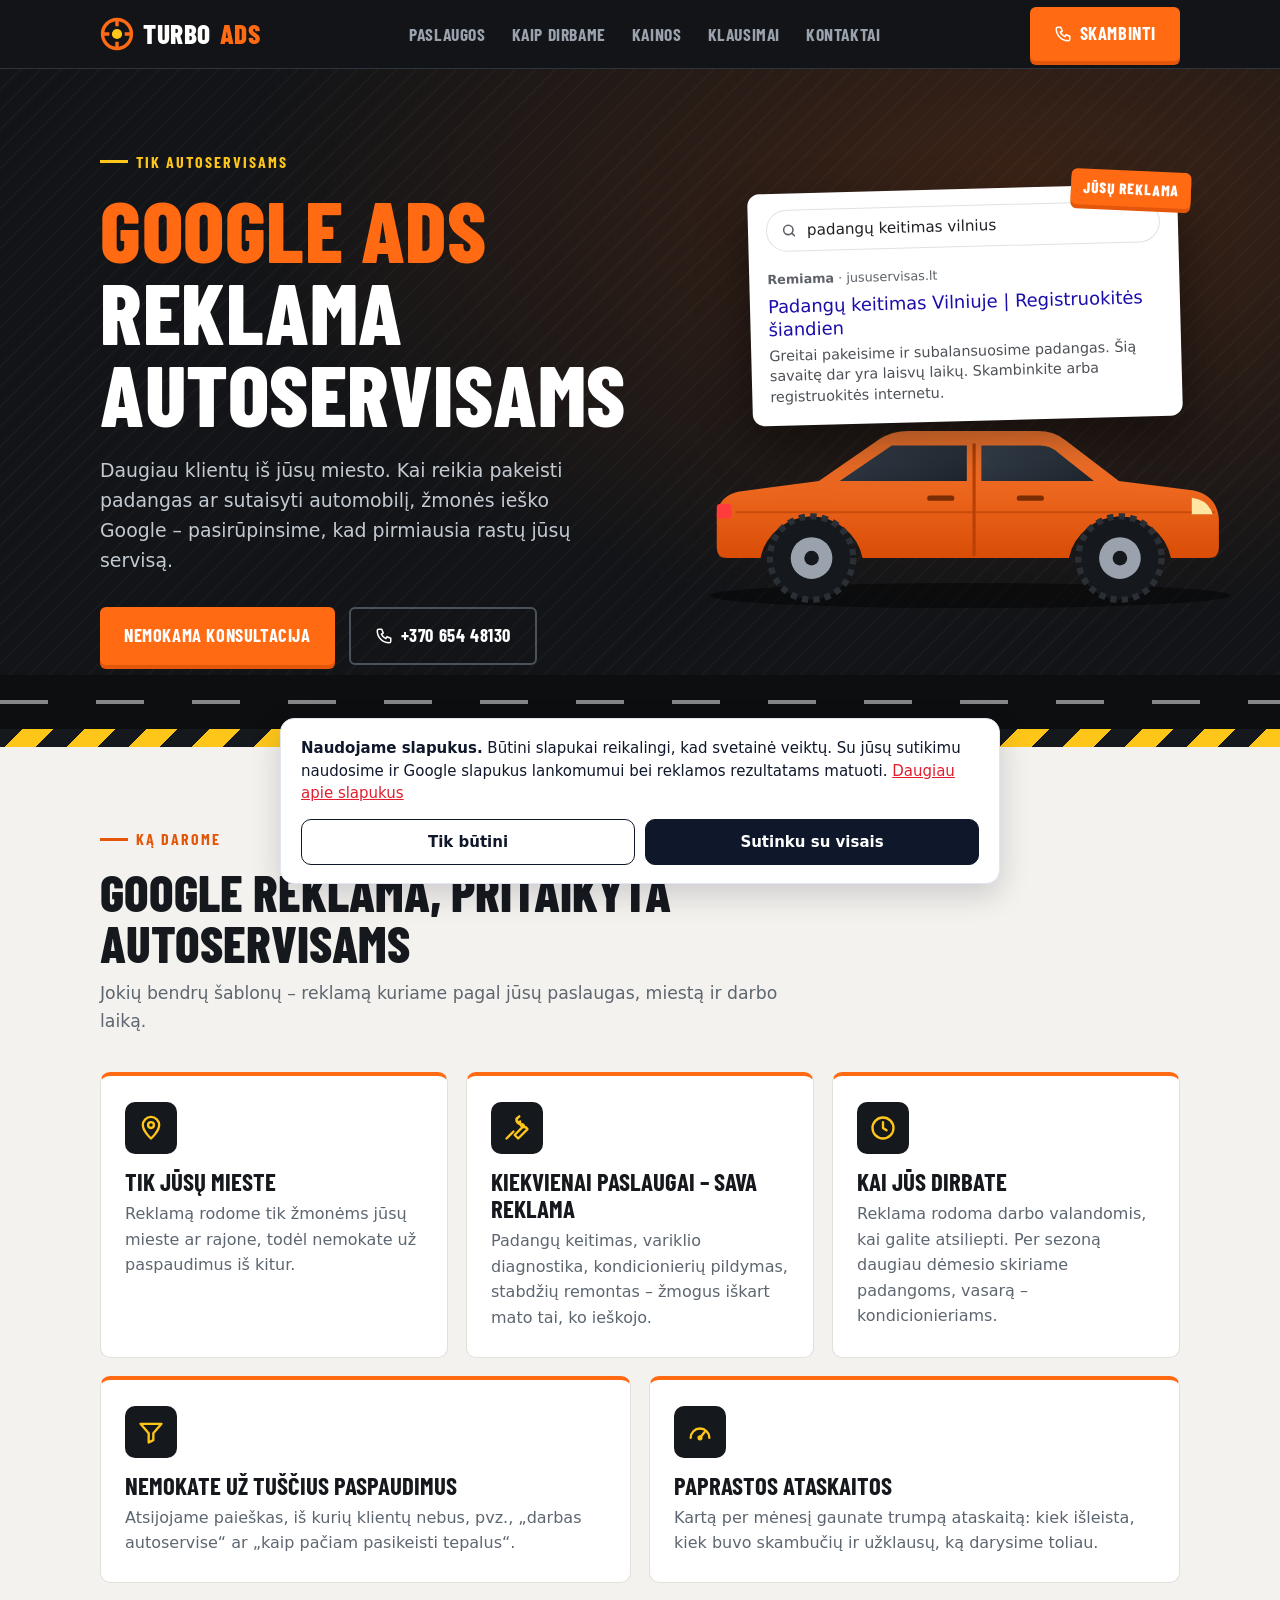
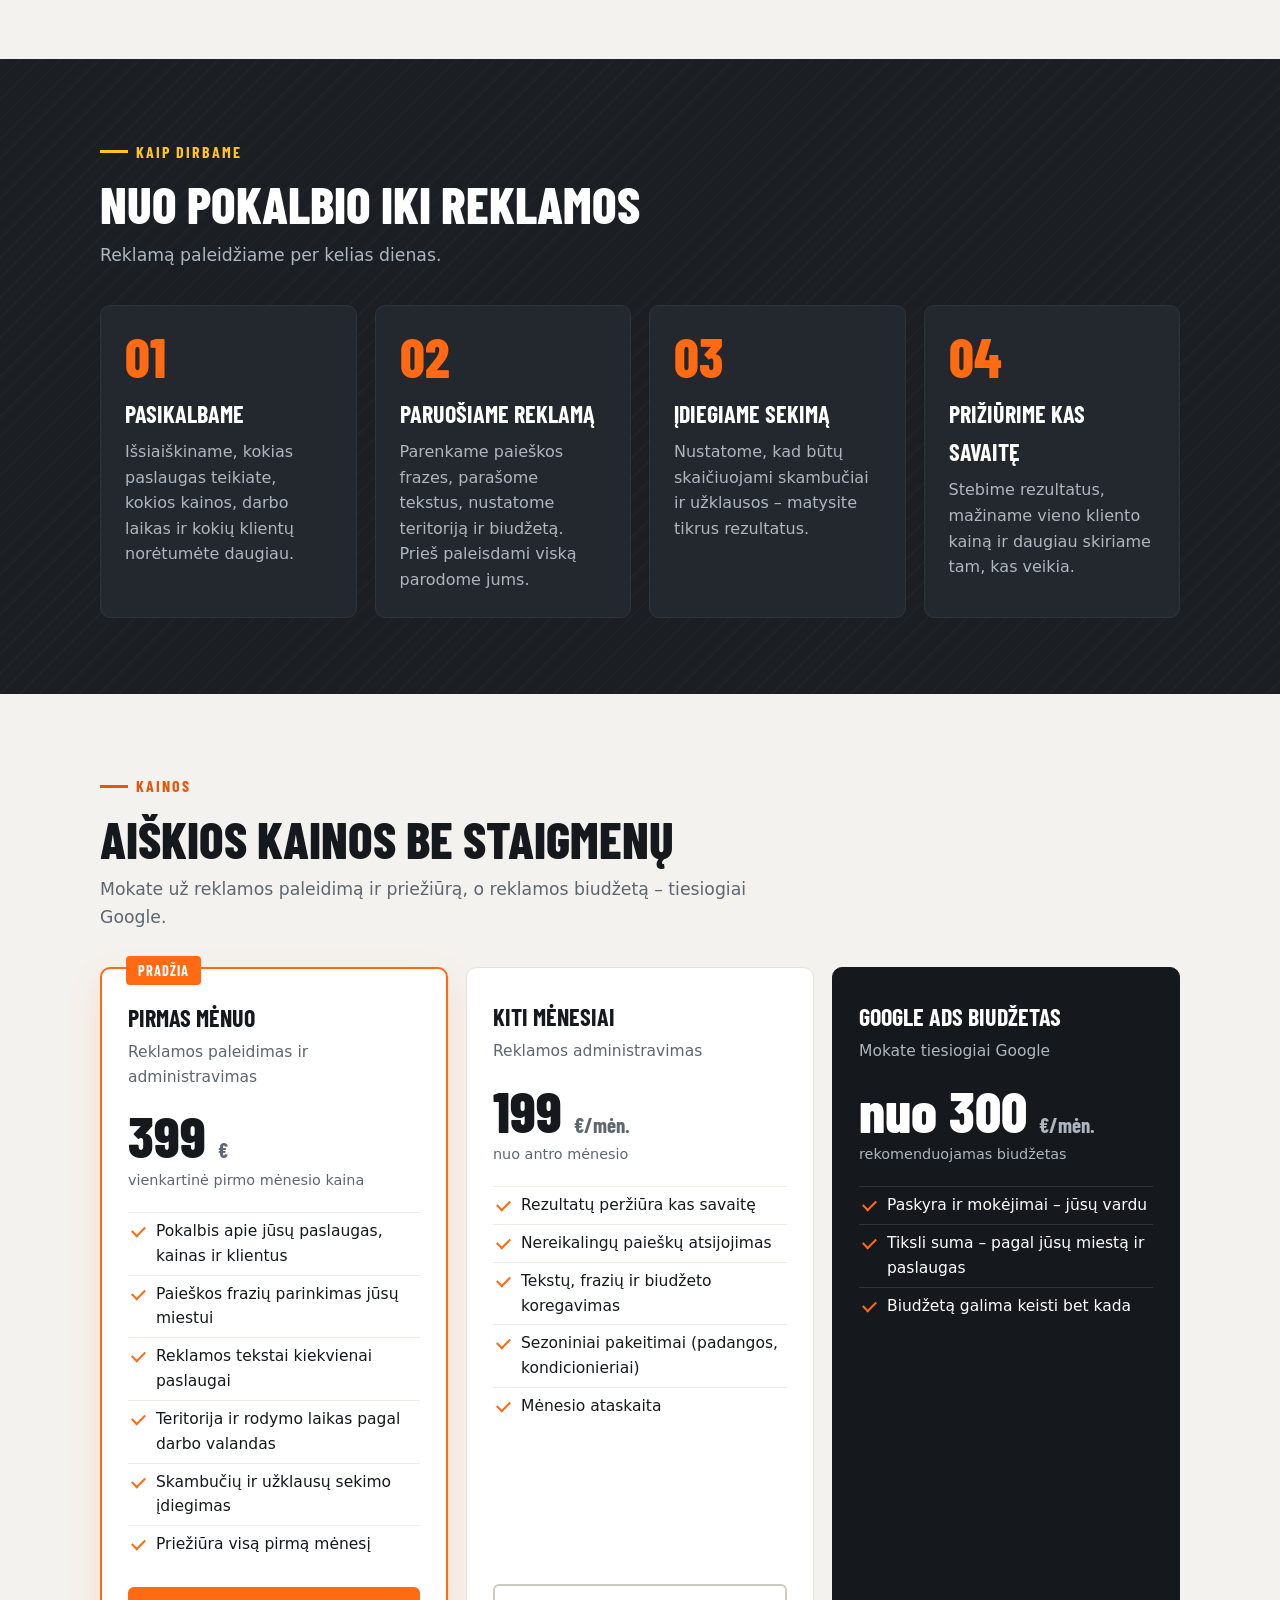
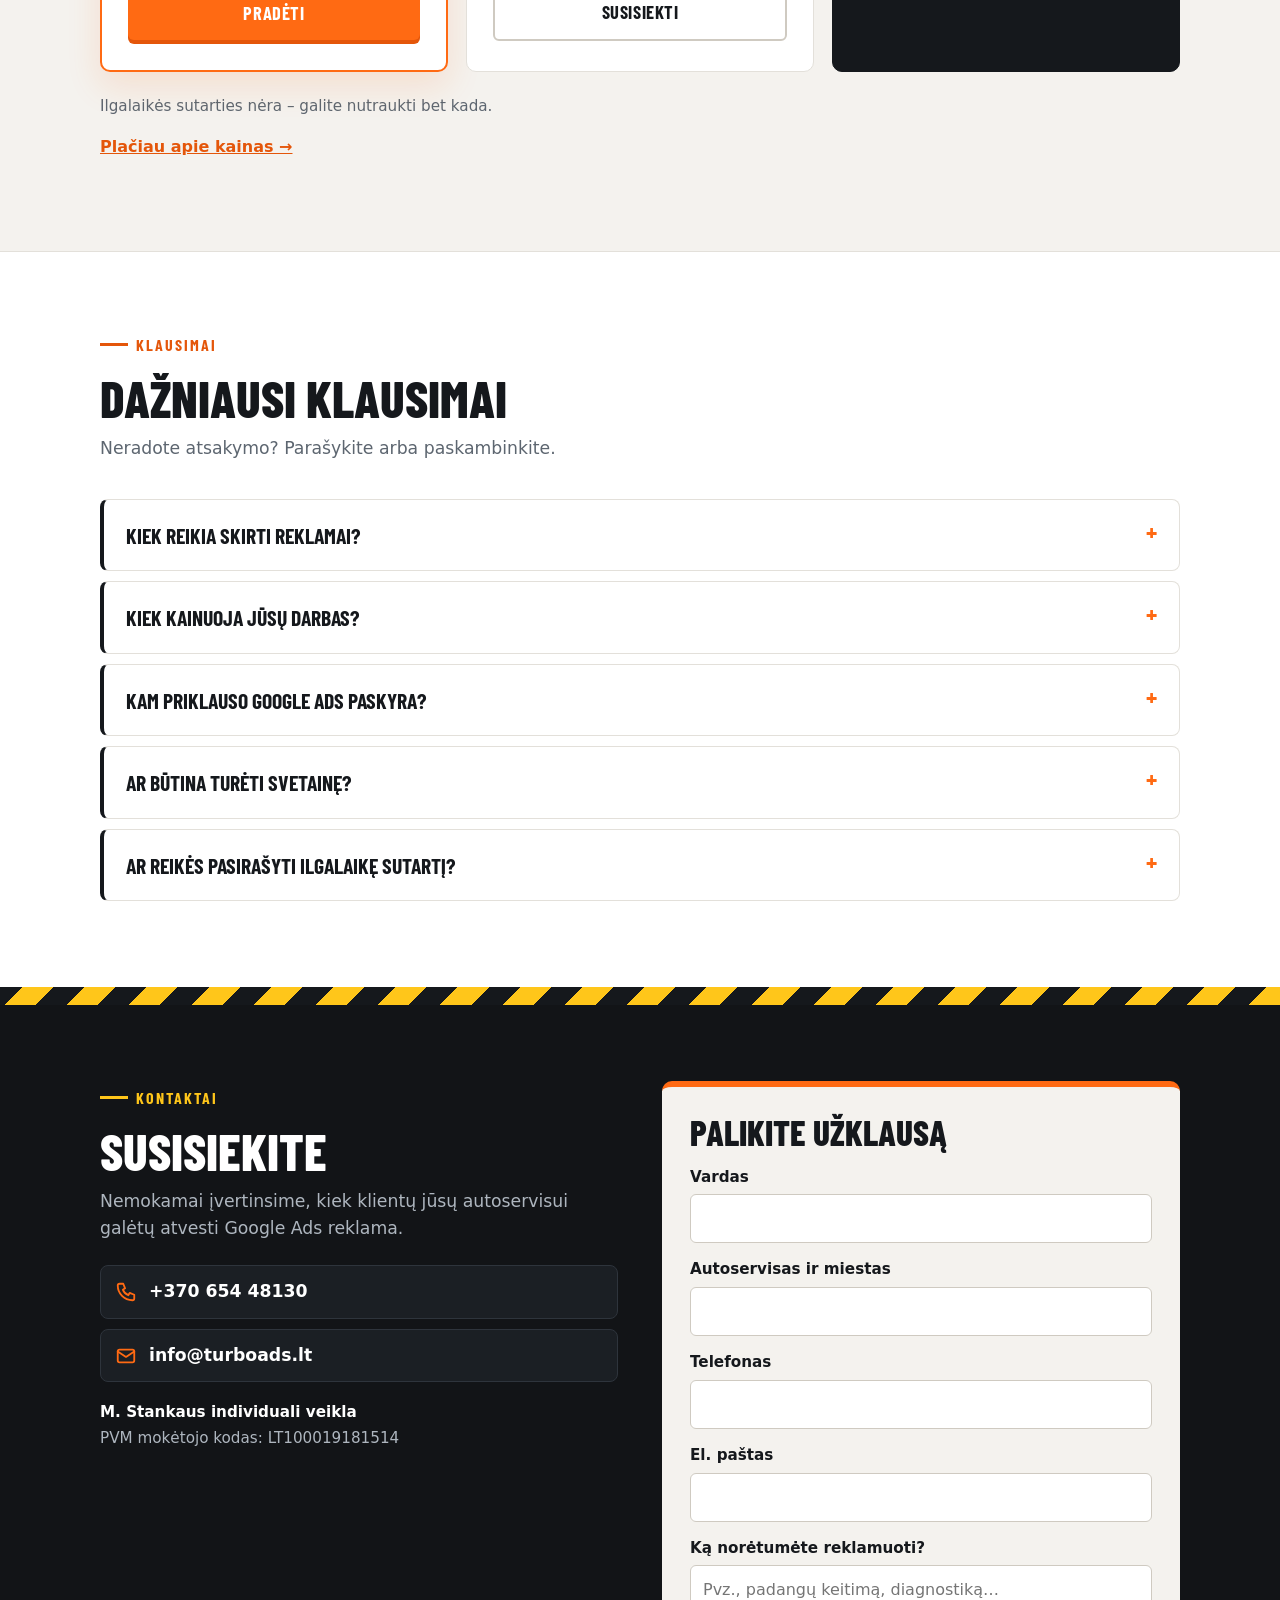
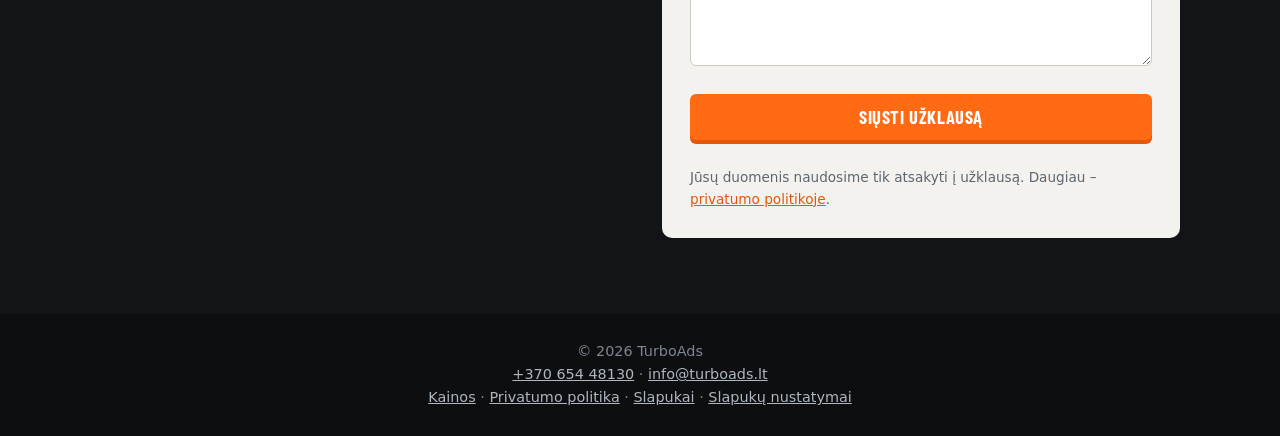
==== commit 61255a89: "Add files via upload" ====
--- a/index.html
+++ b/index.html
@@ -385,14 +385,15 @@
           <label for="name">Vardas</label>
           <input id="name" name="Vardas" autocomplete="name" required>
           <label for="service">Autoservisas ir miestas</label>
-          <input id="service" name="Autoservisas ir miestas" autocomplete="organization" required>
+          <input id="service" name="Autoservisas_ir_miestas" autocomplete="organization" required>
           <label for="phone">Telefonas</label>
           <input id="phone" name="Telefonas" type="tel" autocomplete="tel" inputmode="tel" required>
           <label for="email">El. paštas</label>
           <input id="email" name="email" type="email" autocomplete="email">
           <label for="message">Ką norėtumėte reklamuoti?</label>
-          <textarea id="message" name="Žinutė" rows="3" placeholder="Pvz., padangų keitimą, diagnostiką…"></textarea>
+          <textarea id="message" name="Zinute" rows="3" placeholder="Pvz., padangų keitimą, diagnostiką…"></textarea>
           <button class="btn btn-primary" type="submit">Siųsti užklausą</button>
+          <p class="form-status" role="status" aria-live="polite"></p>
           <p class="consent-note">Jūsų duomenis naudosime tik atsakyti į užklausą. Daugiau – <a href="/privatumas">privatumo politikoje</a>.</p>
         </form>
       </div>
@@ -423,6 +424,42 @@
         if (e.target.tagName === 'A') { m.classList.remove('open'); b.setAttribute('aria-expanded', 'false'); }
       });
     })();
+    (function () {
+      var f = document.getElementById('contact-form');
+      if (!f || !window.fetch) return;
+      var btn = f.querySelector('button[type=submit]'), st = f.querySelector('.form-status');
+      function say(t, bad) { st.textContent = t; st.className = 'form-status' + (bad ? ' bad' : ''); }
+      f.addEventListener('submit', function (e) {
+        e.preventDefault();
+        if (f.querySelector('[name=_honey]').value) return;
+        var data = {};
+        new FormData(f).forEach(function (v, k) { if (k !== '_next' && k !== '_honey') data[k] = v; });
+        btn.disabled = true; btn.textContent = 'Siunčiama…'; say('');
+        var ctrl = window.AbortController ? new AbortController() : null;
+        var timer = setTimeout(function () { if (ctrl) ctrl.abort(); }, 20000);
+        fetch('https://formsubmit.co/ajax/info@turboads.lt', {
+          method: 'POST', headers: { 'Content-Type': 'application/json', 'Accept': 'application/json' },
+          body: JSON.stringify(data), signal: ctrl ? ctrl.signal : undefined
+        }).then(function (r) { return r.json().catch(function () { return {}; }).then(function (j) { return { ok: r.ok, j: j }; }); })
+          .then(function (res) {
+            clearTimeout(timer);
+            if (res.ok && String(res.j.success) === 'true') {
+              (window.dataLayer = window.dataLayer || []).push({ event: 'form_success', form_id: 'contact-form' });
+              location.href = '/thanks';
+              return;
+            }
+            var msg = String(res.j.message || '');
+            if (/activat/i.test(msg)) say('Forma dar neaktyvuota. Savininkui išsiųstas aktyvavimo laiškas – kol kas skambinkite +370 654 48130 arba rašykite info@turboads.lt.', true);
+            else say('Nepavyko išsiųsti. Skambinkite +370 654 48130 arba rašykite info@turboads.lt.', true);
+            btn.disabled = false; btn.textContent = 'Siųsti užklausą';
+          })
+          .catch(function () {
+            clearTimeout(timer);
+            say('Nepavyko išsiųsti (ryšio klaida). Skambinkite +370 654 48130 arba rašykite info@turboads.lt.', true);
+            btn.disabled = false; btn.textContent = 'Siųsti užklausą';
+          });
+      });
+    })();
   </script>
 </body>
 </html>
--- a/style.css
+++ b/style.css
@@ -204,3 +204,7 @@
   .logo { font-size: 1.45rem; }
   .logo svg { width: 28px; height: 28px; }
 }
+
+.form-status { margin: 12px 0 0; font-weight: 600; font-size: .95rem; min-height: 1px; }
+.form-status.bad { color: #b42318; background: #fef3f2; border: 1px solid #fecdca; border-radius: 6px; padding: 10px 12px; }
+form button[disabled] { opacity: .7; cursor: wait; }
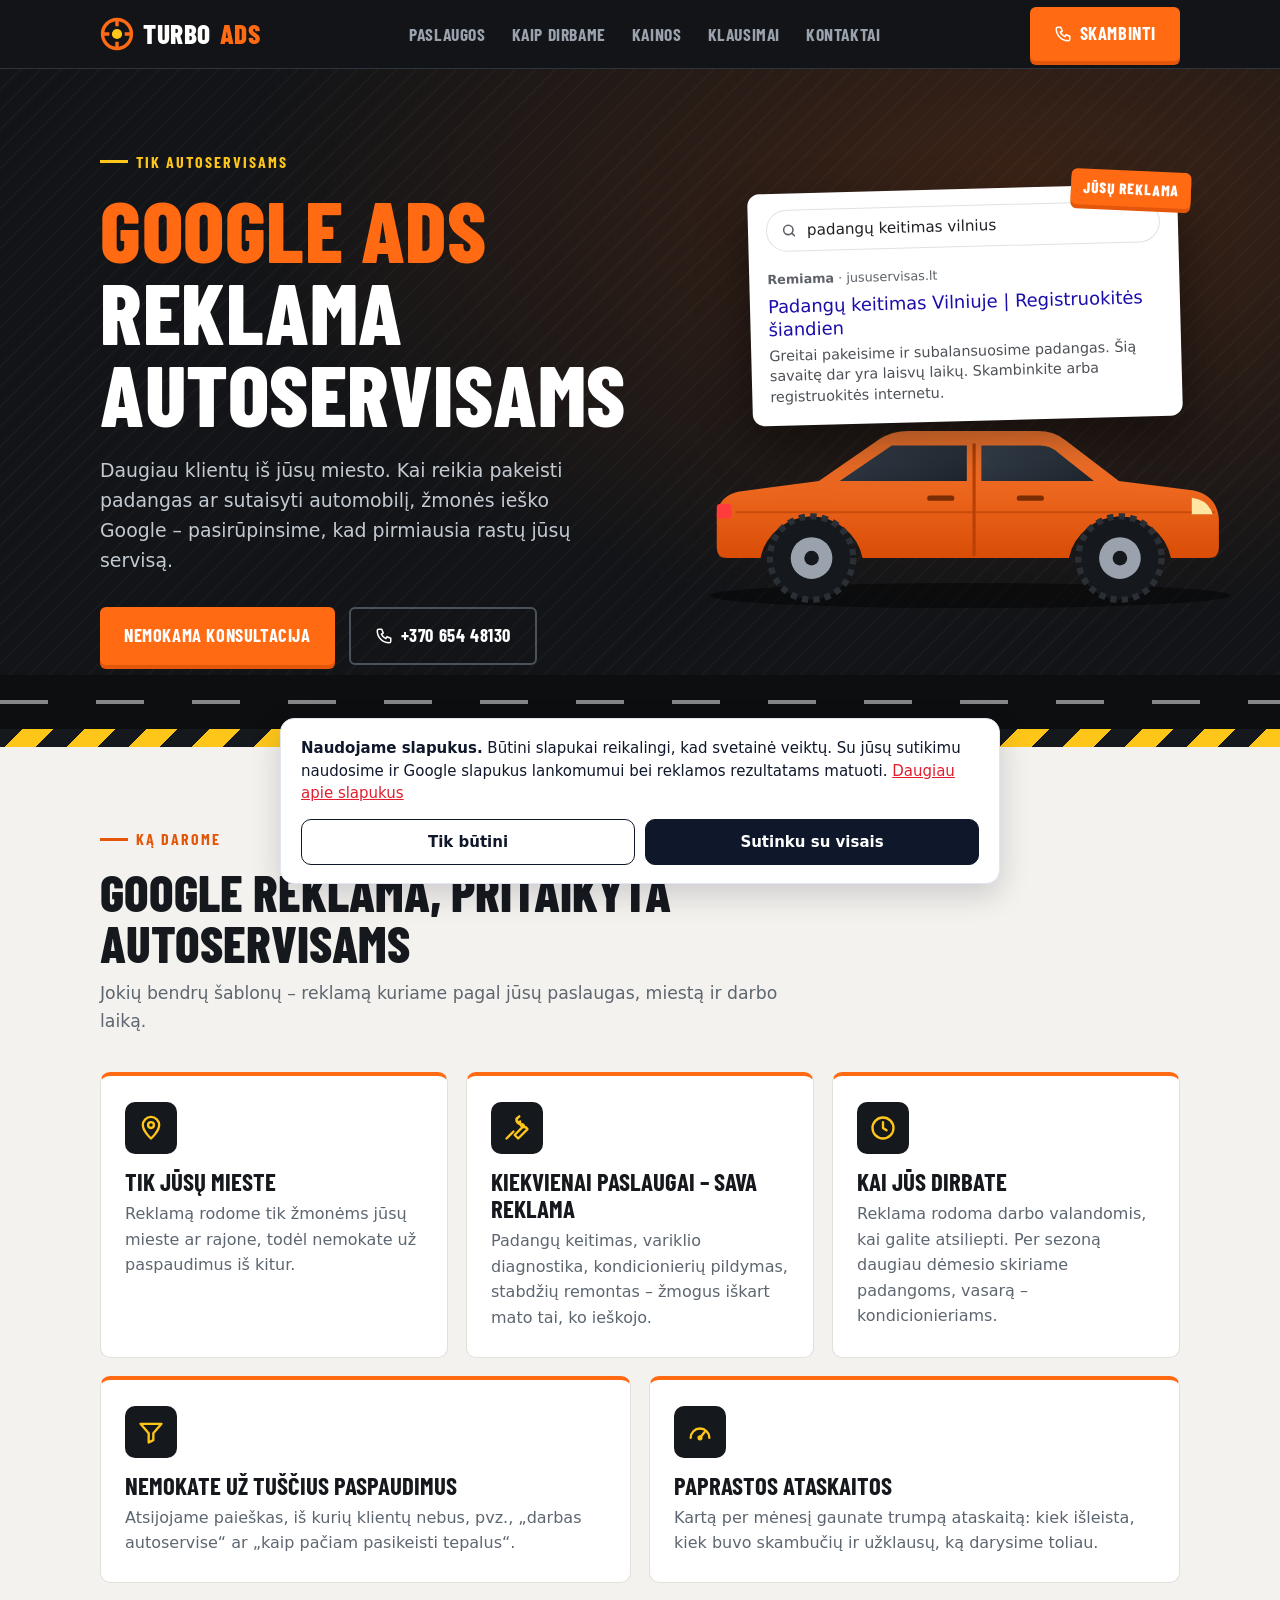
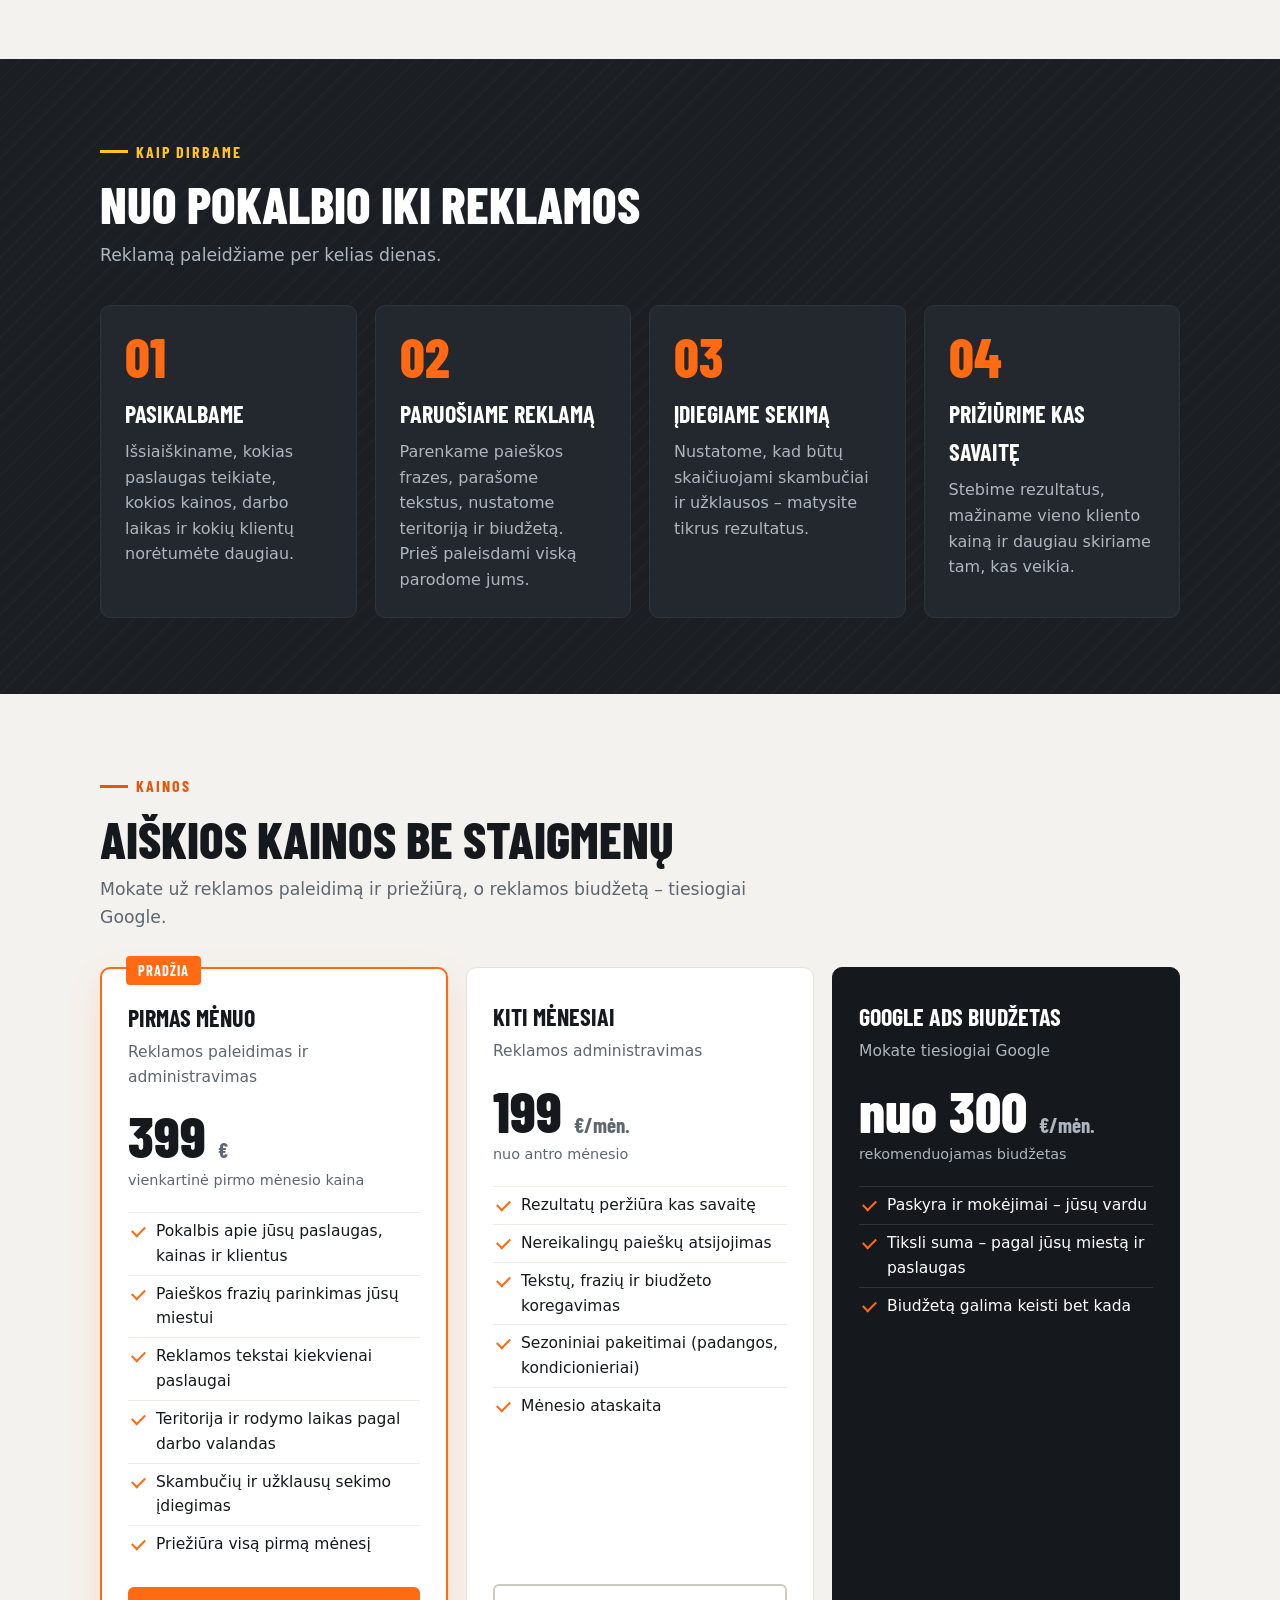
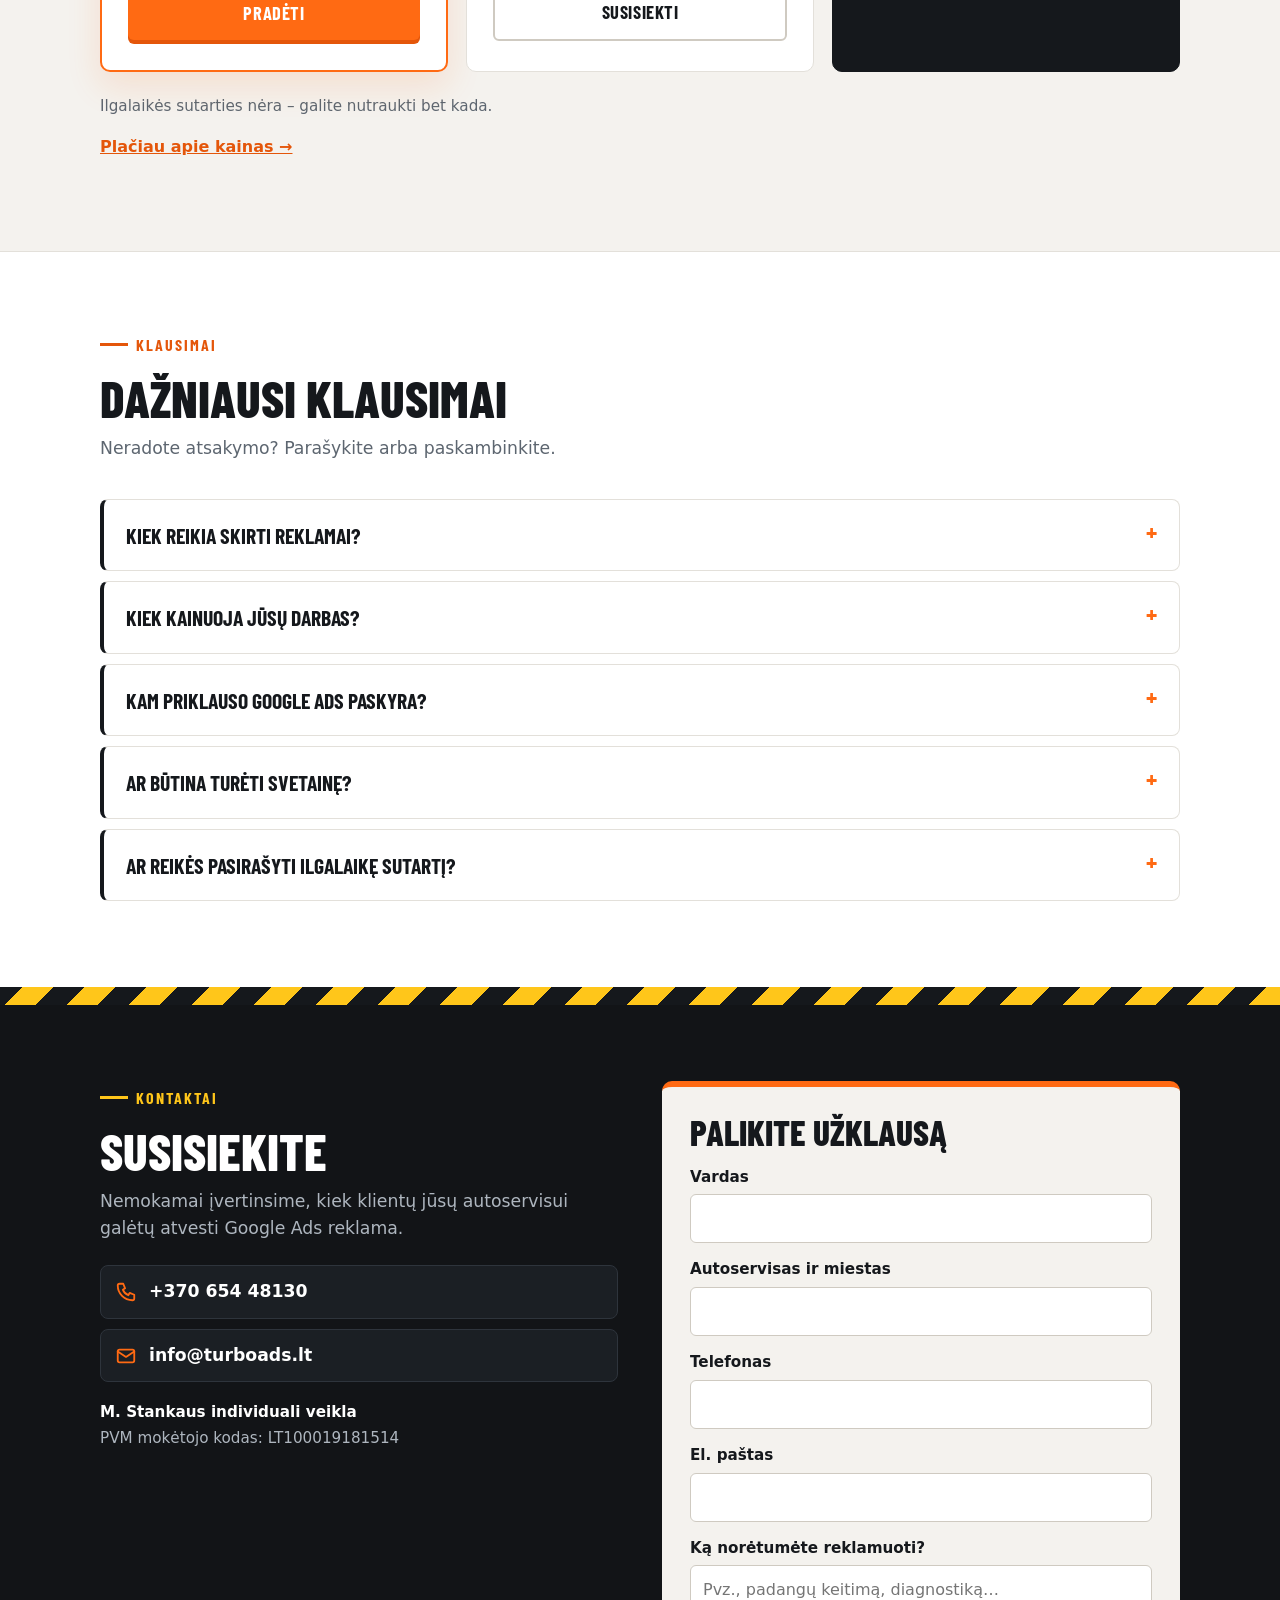
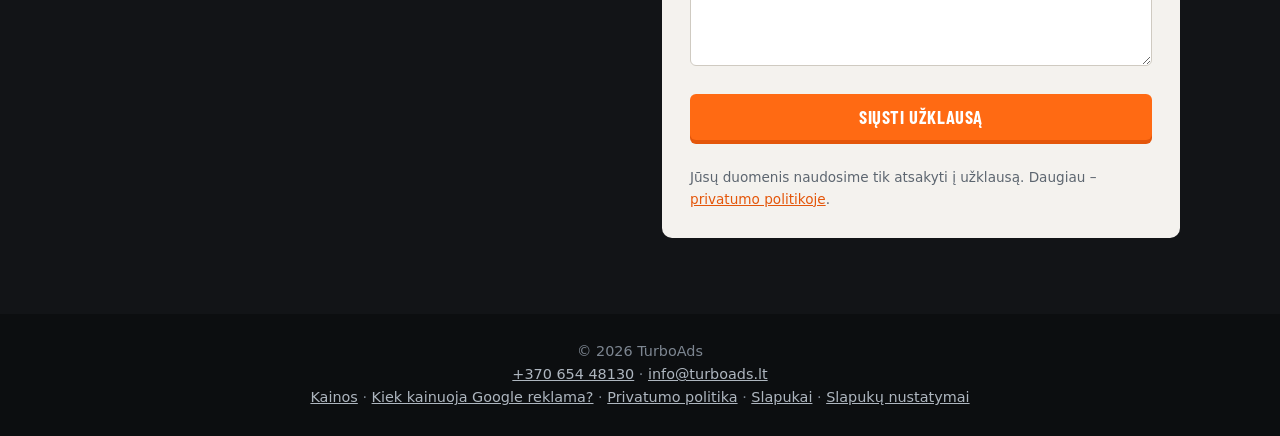
==== commit 5aea11dc: "Add files via upload" ====
--- a/index.html
+++ b/index.html
@@ -7,7 +7,7 @@
   new Date().getTime(),event:'gtm.js'});var f=d.getElementsByTagName(s)[0],
   j=d.createElement(s),dl=l!='dataLayer'?'&l='+l:'';j.async=true;j.src=
   'https://www.googletagmanager.com/gtm.js?id='+i+dl;f.parentNode.insertBefore(j,f);
-  })(window,document,'script','dataLayer','GTM-5BJ97F9K');</script>
+  })(window,document,'script','dataLayer','GTM-TS2T8J6V');</script>
   <!-- End Google Tag Manager -->
   <meta charset="utf-8">
   <meta name="viewport" content="width=device-width, initial-scale=1, viewport-fit=cover">
@@ -16,9 +16,12 @@
   <meta name="robots" content="index, follow, max-image-preview:large">
   <link rel="canonical" href="https://turboads.lt/">
   <meta name="theme-color" content="#121417">
+  <link rel="icon" href="/favicon.ico" sizes="48x48">
   <link rel="icon" href="/favicon.svg" type="image/svg+xml">
-  <link rel="icon" href="/favicon-32.png" sizes="32x32" type="image/png">
+  <link rel="icon" href="/favicon-48.png" sizes="48x48" type="image/png">
+  <link rel="icon" href="/favicon-192.png" sizes="192x192" type="image/png">
   <link rel="apple-touch-icon" href="/apple-touch-icon.png">
+  <link rel="manifest" href="/site.webmanifest">
   <meta property="og:type" content="website">
   <meta property="og:locale" content="lt_LT">
   <meta property="og:site_name" content="TurboAds">
@@ -165,7 +168,7 @@
 </head>
 <body>
   <!-- Google Tag Manager (noscript) -->
-  <noscript><iframe src="https://www.googletagmanager.com/ns.html?id=GTM-5BJ97F9K"
+  <noscript><iframe src="https://www.googletagmanager.com/ns.html?id=GTM-TS2T8J6V"
   height="0" width="0" style="display:none;visibility:hidden"></iframe></noscript>
   <!-- End Google Tag Manager (noscript) -->
 
@@ -375,13 +378,13 @@
           </div>
           <p class="company"><b>M. Stankaus individuali veikla</b><br>PVM mokėtojo kodas: LT100019181514</p>
         </div>
-        <form id="contact-form" action="https://formsubmit.co/info@turboads.lt" method="POST">
+        <form id="contact-form" action="https://api.web3forms.com/submit" method="POST">
           <h2>Palikite užklausą</h2>
-          <input type="hidden" name="_subject" value="Nauja užklausa iš turboads.lt">
-          <input type="hidden" name="_next" value="https://turboads.lt/thanks">
-          <input type="hidden" name="_captcha" value="false">
-          <input type="hidden" name="_template" value="table">
-          <div class="hp" aria-hidden="true"><label for="hp">Nepildykite</label><input id="hp" type="text" name="_honey" tabindex="-1" autocomplete="off"></div>
+          <input type="hidden" name="access_key" value="16f56917-4def-475e-b1c3-ebe5d9a1ff0f">
+          <input type="hidden" name="subject" value="Nauja užklausa iš turboads.lt">
+          <input type="hidden" name="from_name" value="turboads.lt">
+          <input type="hidden" name="redirect" value="https://turboads.lt/thanks">
+          <input type="checkbox" name="botcheck" class="hp" tabindex="-1" autocomplete="off" aria-hidden="true">
           <label for="name">Vardas</label>
           <input id="name" name="Vardas" autocomplete="name" required>
           <label for="service">Autoservisas ir miestas</label>
@@ -404,7 +407,7 @@
     <div class="wrap">
       © 2026 TurboAds<br>
       <a href="tel:+37065448130">+370 654 48130</a> · <a href="mailto:info@turboads.lt">info@turboads.lt</a><br>
-      <a href="/kainos">Kainos</a> · <a href="/privatumas">Privatumo politika</a> · <a href="/slapukai">Slapukai</a> · <a href="#" onclick="return openCookieSettings()">Slapukų nustatymai</a>
+      <a href="/kainos">Kainos</a> · <a href="/google-reklamos-kaina-autoservisui">Kiek kainuoja Google reklama?</a> · <a href="/privatumas">Privatumo politika</a> · <a href="/slapukai">Slapukai</a> · <a href="#" onclick="return openCookieSettings()">Slapukų nustatymai</a>
     </div>
   </footer>
   <div class="callbar">
@@ -431,13 +434,13 @@
       function say(t, bad) { st.textContent = t; st.className = 'form-status' + (bad ? ' bad' : ''); }
       f.addEventListener('submit', function (e) {
         e.preventDefault();
-        if (f.querySelector('[name=_honey]').value) return;
+        if (f.querySelector('[name=botcheck]').checked) return;
         var data = {};
-        new FormData(f).forEach(function (v, k) { if (k !== '_next' && k !== '_honey') data[k] = v; });
+        new FormData(f).forEach(function (v, k) { if (k !== 'redirect' && k !== 'botcheck') data[k] = v; });
         btn.disabled = true; btn.textContent = 'Siunčiama…'; say('');
         var ctrl = window.AbortController ? new AbortController() : null;
         var timer = setTimeout(function () { if (ctrl) ctrl.abort(); }, 20000);
-        fetch('https://formsubmit.co/ajax/info@turboads.lt', {
+        fetch('https://api.web3forms.com/submit', {
           method: 'POST', headers: { 'Content-Type': 'application/json', 'Accept': 'application/json' },
           body: JSON.stringify(data), signal: ctrl ? ctrl.signal : undefined
         }).then(function (r) { return r.json().catch(function () { return {}; }).then(function (j) { return { ok: r.ok, j: j }; }); })
@@ -448,9 +451,7 @@
               location.href = '/thanks';
               return;
             }
-            var msg = String(res.j.message || '');
-            if (/activat/i.test(msg)) say('Forma dar neaktyvuota. Savininkui išsiųstas aktyvavimo laiškas – kol kas skambinkite +370 654 48130 arba rašykite info@turboads.lt.', true);
-            else say('Nepavyko išsiųsti. Skambinkite +370 654 48130 arba rašykite info@turboads.lt.', true);
+            say('Nepavyko išsiųsti. Skambinkite +370 654 48130 arba rašykite info@turboads.lt.', true);
             btn.disabled = false; btn.textContent = 'Siųsti užklausą';
           })
           .catch(function () {
--- a/style.css
+++ b/style.css
@@ -208,3 +208,9 @@
 .form-status { margin: 12px 0 0; font-weight: 600; font-size: .95rem; min-height: 1px; }
 .form-status.bad { color: #b42318; background: #fef3f2; border: 1px solid #fecdca; border-radius: 6px; padding: 10px 12px; }
 form button[disabled] { opacity: .7; cursor: wait; }
+
+@media (max-width: 860px) {
+  .prose table { display: block; overflow-x: auto; -webkit-overflow-scrolling: touch; }
+  .prose th, .prose td { padding: 8px 10px; font-size: .9rem; }
+}
+.prose a.btn { color: #fff; text-decoration: none; }
